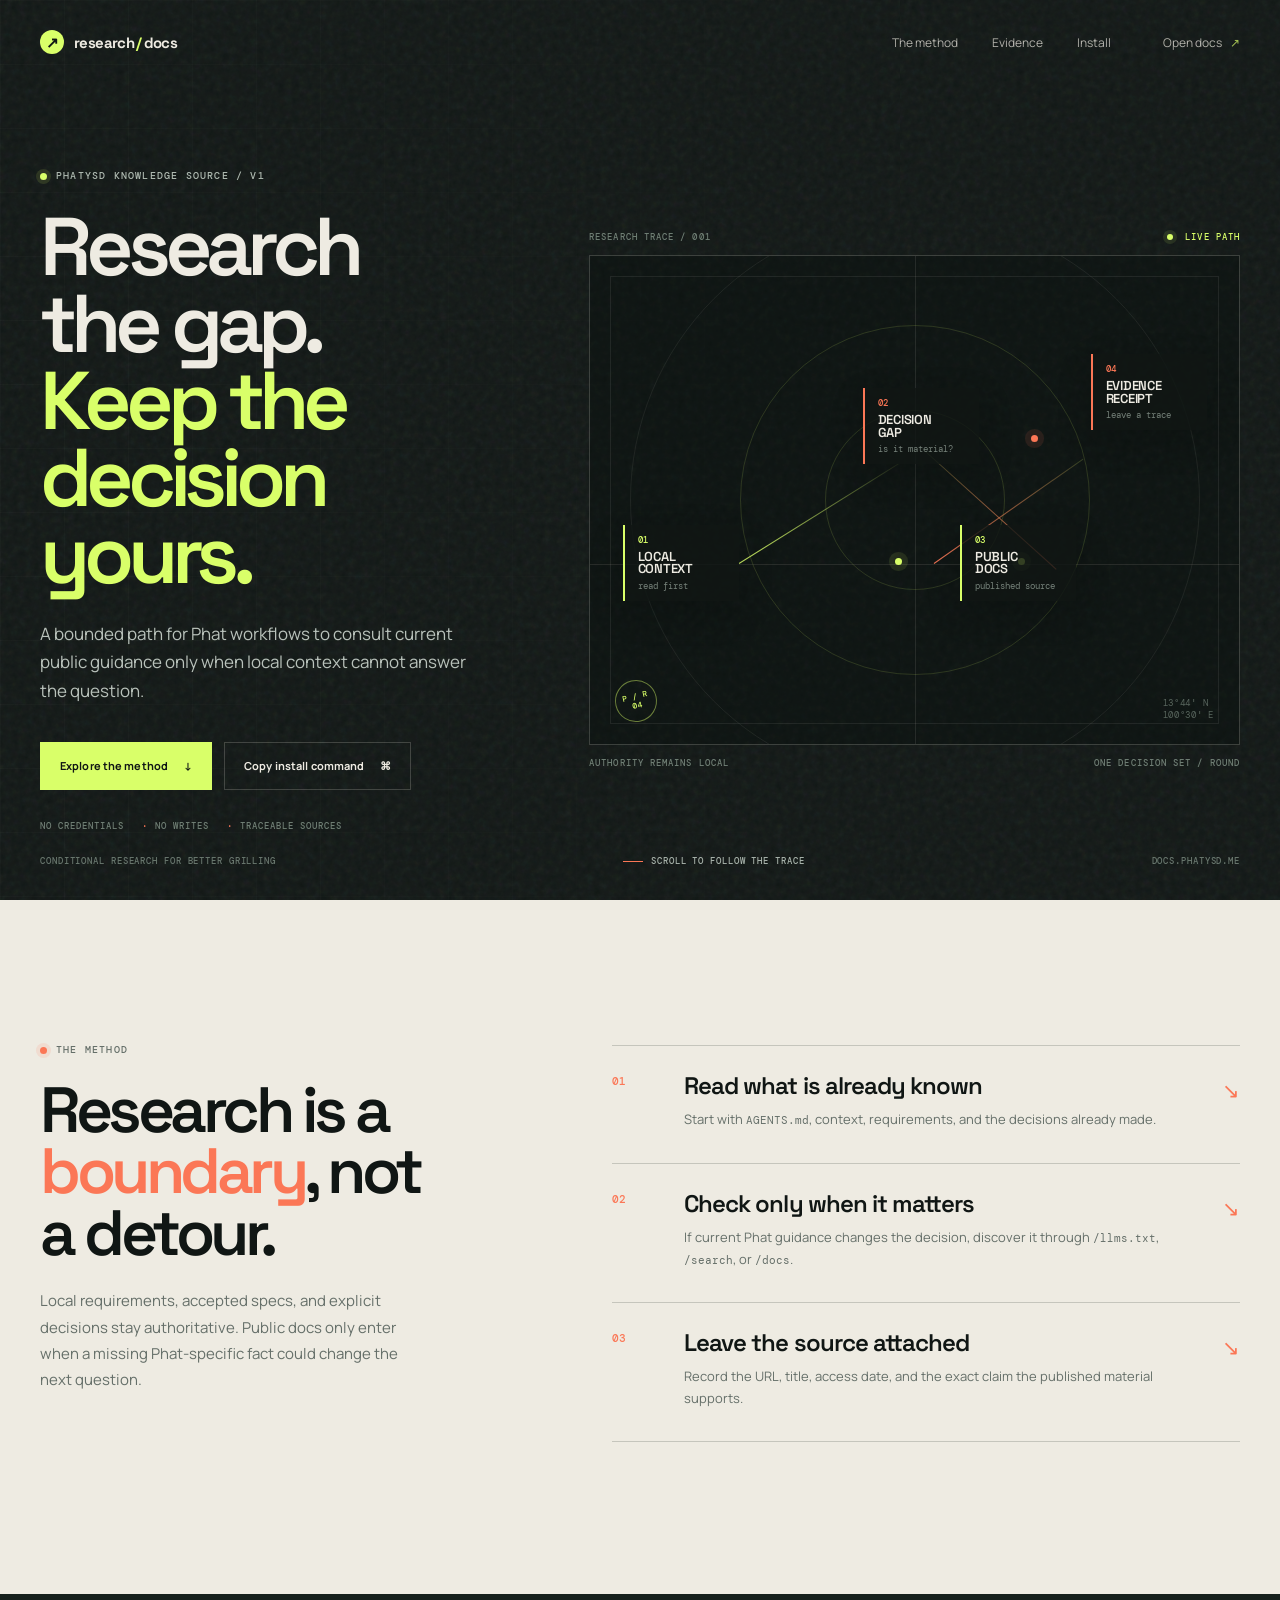
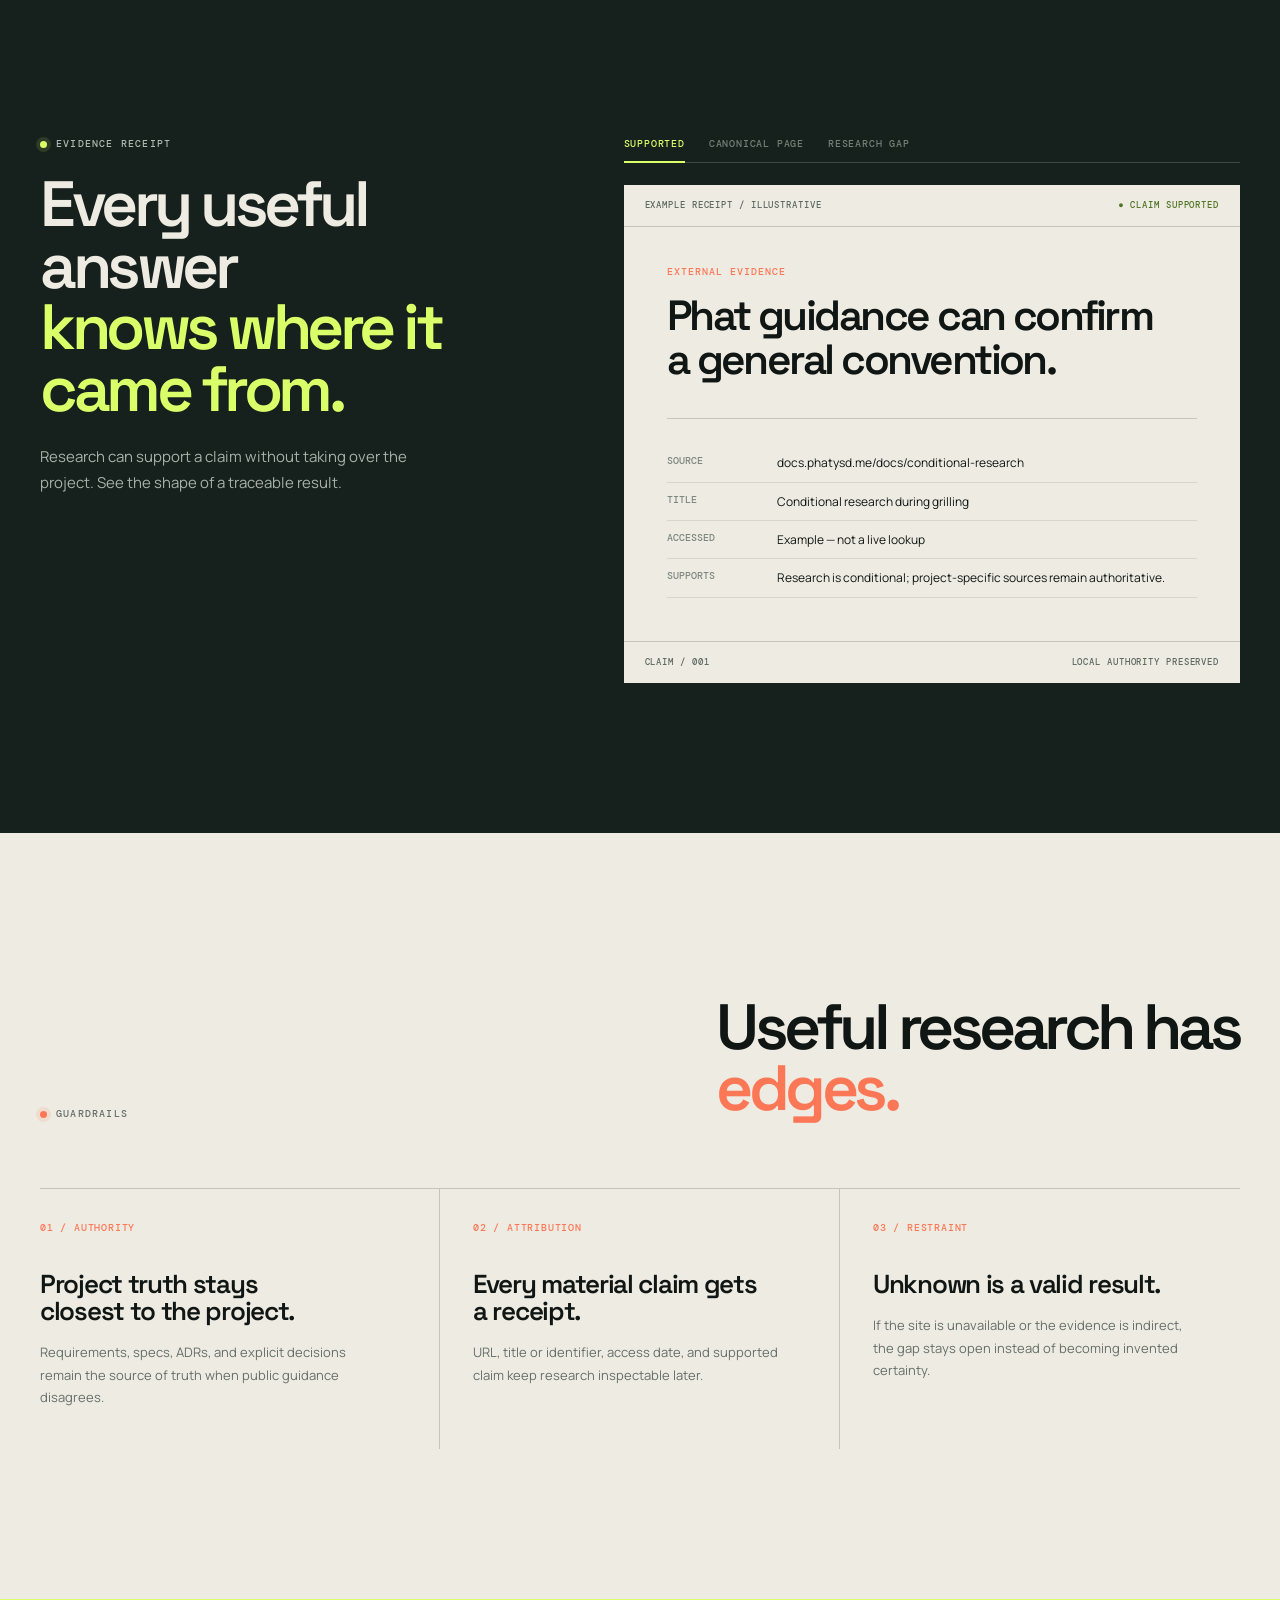
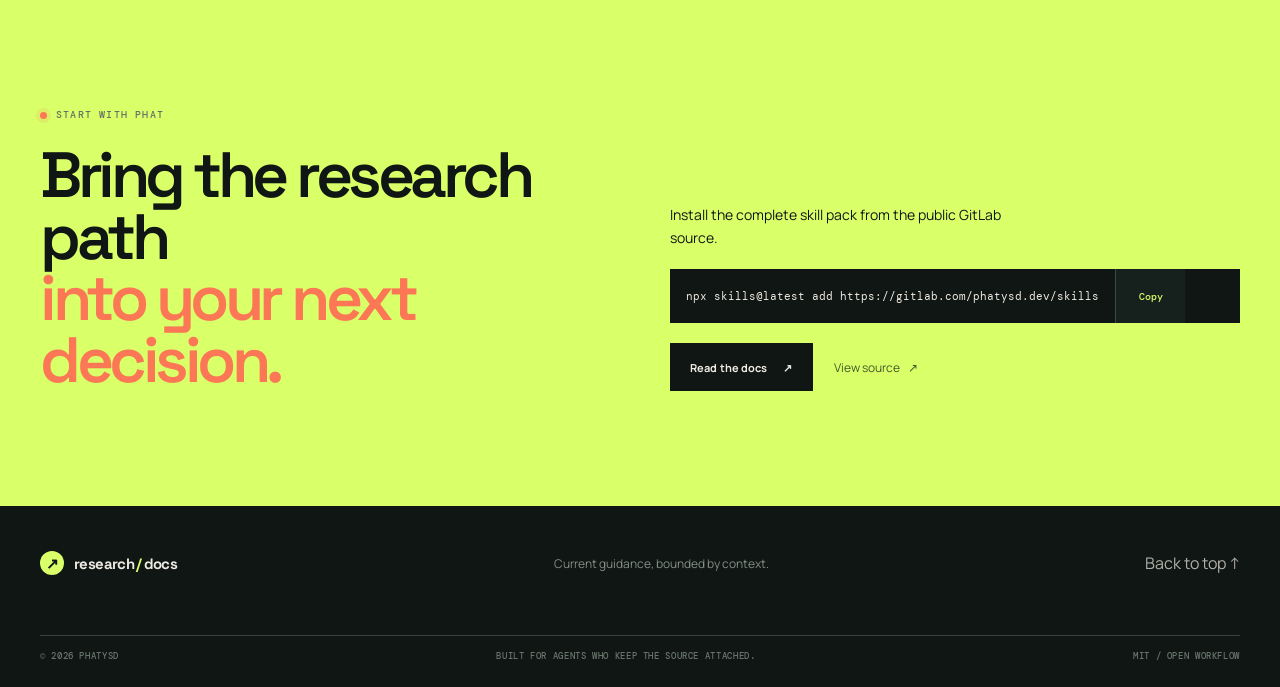
==== index.html @ 626909a1 "first commit" ====
<!doctype html>
<html lang="en">
  <head>
    <meta charset="UTF-8" />
    <meta name="viewport" content="width=device-width, initial-scale=1.0" />
    <meta name="description" content="Research only when the decision needs it. A bounded research path for Phat workflows." />
    <title>Research docs · Phatysd</title>
    <link rel="icon" href="data:image/svg+xml,%3Csvg xmlns='http://www.w3.org/2000/svg' viewBox='0 0 64 64'%3E%3Crect width='64' height='64' rx='32' fill='%23d9ff69'/%3E%3Cpath d='M19 45 45 19M28 19h17v17' fill='none' stroke='%23101614' stroke-width='6'/%3E%3C/svg%3E" />
    <link rel="stylesheet" href="styles.css" />
  </head>
  <body>
    <div class="scroll-progress" aria-hidden="true"><span></span></div>

    <header class="site-header" data-header>
      <a class="wordmark" href="#top" aria-label="Research docs home">
        <span class="wordmark-mark" aria-hidden="true">↗</span>
        <span>research<span class="wordmark-slash">/</span>docs</span>
      </a>

      <nav class="desktop-nav" aria-label="Primary navigation">
        <a href="#method">The method</a>
        <a href="#evidence">Evidence</a>
        <a href="#install">Install</a>
      </nav>

      <div class="header-actions">
        <a class="text-link header-docs-link" href="https://docs.phatysd.me/" target="_blank" rel="noreferrer">Open docs <span aria-hidden="true">↗</span></a>
        <button class="menu-toggle" type="button" aria-expanded="false" aria-controls="mobile-menu">
          <span></span><span></span>
          <span class="sr-only">Toggle navigation</span>
        </button>
      </div>

      <nav class="mobile-menu" id="mobile-menu" aria-label="Mobile navigation">
        <a href="#method">The method</a>
        <a href="#evidence">Evidence</a>
        <a href="#install">Install</a>
        <a href="https://docs.phatysd.me/" target="_blank" rel="noreferrer">Open docs ↗</a>
      </nav>
    </header>

    <main id="top">
      <section class="hero section-dark">
        <div class="hero-grid" aria-hidden="true"></div>
        <div class="hero-noise" aria-hidden="true"></div>

        <div class="hero-inner page-width">
          <div class="hero-copy reveal reveal-left">
            <p class="eyebrow"><span class="eyebrow-dot"></span> Phatysd knowledge source / v1</p>
            <h1>Research the gap.<br /><em>Keep the decision yours.</em></h1>
            <p class="hero-lede">A bounded path for Phat workflows to consult current public guidance only when local context cannot answer the question.</p>
            <div class="hero-actions">
              <a class="button button-light" href="#method">Explore the method <span aria-hidden="true">↓</span></a>
              <button class="button button-quiet copy-command" type="button" data-copy="npx skills@latest add https://gitlab.com/phatysd.dev/skills">
                <span class="copy-label">Copy install command</span><span aria-hidden="true">⌘</span>
              </button>
            </div>
            <p class="hero-microcopy"><span>NO CREDENTIALS</span><span>NO WRITES</span><span>TRACEABLE SOURCES</span></p>
          </div>

          <div class="trace-visual reveal reveal-right" aria-label="Research trace from local context to a documented decision" role="img">
            <div class="trace-topline"><span>RESEARCH TRACE / 001</span><span class="trace-live"><i></i> LIVE PATH</span></div>
            <div class="trace-canvas">
              <div class="trace-axis axis-x"></div>
              <div class="trace-axis axis-y"></div>
              <div class="trace-ring ring-one"></div>
              <div class="trace-ring ring-two"></div>
              <div class="trace-ring ring-three"></div>
              <div class="trace-route route-one"></div>
              <div class="trace-route route-two"></div>
              <div class="trace-route route-three"></div>
              <span class="trace-pulse pulse-one"></span>
              <span class="trace-pulse pulse-two"></span>
              <span class="trace-pulse pulse-three"></span>

              <div class="trace-node node-local"><span class="node-index">01</span><strong>LOCAL<br />CONTEXT</strong><small>read first</small></div>
              <div class="trace-node node-gap"><span class="node-index">02</span><strong>DECISION<br />GAP</strong><small>is it material?</small></div>
              <div class="trace-node node-public"><span class="node-index">03</span><strong>PUBLIC<br />DOCS</strong><small>published source</small></div>
              <div class="trace-node node-receipt"><span class="node-index">04</span><strong>EVIDENCE<br />RECEIPT</strong><small>leave a trace</small></div>

              <div class="trace-coordinates">13°44' N<br />100°30' E</div>
              <div class="trace-stamp">P / R<br />04</div>
            </div>
            <div class="trace-footer"><span>AUTHORITY REMAINS LOCAL</span><span>ONE DECISION SET / ROUND</span></div>
          </div>
        </div>

        <div class="hero-bottom page-width reveal reveal-up">
          <span>Conditional research for better grilling</span>
          <span class="scroll-hint"><i></i> Scroll to follow the trace</span>
          <span>docs.phatysd.me</span>
        </div>
      </section>

      <section class="method section-paper" id="method">
        <div class="page-width method-layout">
          <div class="section-intro reveal reveal-up">
            <p class="eyebrow eyebrow-dark"><span class="eyebrow-dot"></span> The method</p>
            <h2>Research is a <em>boundary</em>, not a detour.</h2>
            <p>Local requirements, accepted specs, and explicit decisions stay authoritative. Public docs only enter when a missing Phat-specific fact could change the next question.</p>
          </div>

          <div class="method-list">
            <article class="method-row reveal reveal-up">
              <span class="method-number">01</span>
              <div><h3>Read what is already known</h3><p>Start with <code>AGENTS.md</code>, context, requirements, and the decisions already made.</p></div>
              <span class="method-arrow" aria-hidden="true">↘</span>
            </article>
            <article class="method-row reveal reveal-up">
              <span class="method-number">02</span>
              <div><h3>Check only when it matters</h3><p>If current Phat guidance changes the decision, discover it through <code>/llms.txt</code>, <code>/search</code>, or <code>/docs</code>.</p></div>
              <span class="method-arrow" aria-hidden="true">↘</span>
            </article>
            <article class="method-row reveal reveal-up">
              <span class="method-number">03</span>
              <div><h3>Leave the source attached</h3><p>Record the URL, title, access date, and the exact claim the published material supports.</p></div>
              <span class="method-arrow" aria-hidden="true">↘</span>
            </article>
          </div>
        </div>
      </section>

      <section class="evidence section-ink" id="evidence">
        <div class="page-width evidence-layout">
          <div class="evidence-heading reveal reveal-left">
            <p class="eyebrow"><span class="eyebrow-dot"></span> Evidence receipt</p>
            <h2>Every useful answer<br /><em>knows where it came from.</em></h2>
            <p>Research can support a claim without taking over the project. See the shape of a traceable result.</p>
          </div>

          <div class="receipt-wrap reveal reveal-right">
            <div class="receipt-tabs" role="tablist" aria-label="Evidence examples">
              <button class="receipt-tab is-active" type="button" role="tab" aria-selected="true" aria-controls="receipt-supported" data-receipt="supported">Supported</button>
              <button class="receipt-tab" type="button" role="tab" aria-selected="false" aria-controls="receipt-canonical" data-receipt="canonical">Canonical page</button>
              <button class="receipt-tab" type="button" role="tab" aria-selected="false" aria-controls="receipt-gap" data-receipt="gap">Research gap</button>
            </div>

            <div class="receipt" id="receipt-supported" role="tabpanel">
              <div class="receipt-head"><span>EXAMPLE RECEIPT / ILLUSTRATIVE</span><span class="receipt-status">● CLAIM SUPPORTED</span></div>
              <div class="receipt-body">
                <p class="receipt-kicker">External evidence</p>
                <h3>Phat guidance can confirm a general convention.</h3>
                <div class="receipt-rule"></div>
                <dl>
                  <div><dt>Source</dt><dd>docs.phatysd.me/docs/conditional-research</dd></div>
                  <div><dt>Title</dt><dd>Conditional research during grilling</dd></div>
                  <div><dt>Accessed</dt><dd>Example — not a live lookup</dd></div>
                  <div><dt>Supports</dt><dd>Research is conditional; project-specific sources remain authoritative.</dd></div>
                </dl>
              </div>
              <div class="receipt-foot"><span>CLAIM / 001</span><span>LOCAL AUTHORITY PRESERVED</span></div>
            </div>

            <div class="receipt is-hidden" id="receipt-canonical" role="tabpanel" hidden>
              <div class="receipt-head"><span>EXAMPLE RECEIPT / ILLUSTRATIVE</span><span class="receipt-status">● PAGE DIRECT</span></div>
              <div class="receipt-body">
                <p class="receipt-kicker">Canonical human page</p>
                <h3>When a machine-readable representation is unavailable, a direct page can still support the claim.</h3>
                <div class="receipt-rule"></div>
                <dl>
                  <div><dt>Source</dt><dd>docs.phatysd.me/docs</dd></div>
                  <div><dt>Representation</dt><dd>Canonical human page</dd></div>
                  <div><dt>Use</dt><dd>Only when the page directly supports the question being asked.</dd></div>
                  <div><dt>Fallback</dt><dd>Keep the point unresolved when direct support is missing.</dd></div>
                </dl>
              </div>
              <div class="receipt-foot"><span>CLAIM / 002</span><span>NO INFERENCE FROM ABSENCE</span></div>
            </div>

            <div class="receipt is-hidden" id="receipt-gap" role="tabpanel" hidden>
              <div class="receipt-head"><span>EXAMPLE RECEIPT / ILLUSTRATIVE</span><span class="receipt-status receipt-status-muted">● RESEARCH NEEDED</span></div>
              <div class="receipt-body">
                <p class="receipt-kicker">Inconclusive lookup</p>
                <h3>No relevant published material was found. The gap stays visible.</h3>
                <div class="receipt-rule"></div>
                <dl>
                  <div><dt>Attempted</dt><dd>/llms.txt → /search → /docs</dd></div>
                  <div><dt>Result</dt><dd>No direct support for the project-specific question.</dd></div>
                  <div><dt>Decision</dt><dd>Research needed / Open question</dd></div>
                  <div><dt>Next</dt><dd>Ask the next highest-impact question without inventing an answer.</dd></div>
                </dl>
              </div>
              <div class="receipt-foot"><span>CLAIM / 003</span><span>UNCERTAINTY RETAINED</span></div>
            </div>
          </div>
        </div>
      </section>

      <section class="principles section-paper">
        <div class="page-width">
          <div class="principles-intro reveal reveal-up">
            <p class="eyebrow eyebrow-dark"><span class="eyebrow-dot"></span> Guardrails</p>
            <h2>Useful research has<br /><em>edges.</em></h2>
          </div>
          <div class="principles-grid">
            <article class="principle reveal reveal-up"><span>01 / Authority</span><h3>Project truth stays closest to the project.</h3><p>Requirements, specs, ADRs, and explicit decisions remain the source of truth when public guidance disagrees.</p></article>
            <article class="principle reveal reveal-up"><span>02 / Attribution</span><h3>Every material claim gets a receipt.</h3><p>URL, title or identifier, access date, and supported claim keep research inspectable later.</p></article>
            <article class="principle reveal reveal-up"><span>03 / Restraint</span><h3>Unknown is a valid result.</h3><p>If the site is unavailable or the evidence is indirect, the gap stays open instead of becoming invented certainty.</p></article>
          </div>
        </div>
      </section>

      <section class="install section-accent" id="install">
        <div class="page-width install-layout">
          <div class="install-copy reveal reveal-left">
            <p class="eyebrow eyebrow-dark"><span class="eyebrow-dot"></span> Start with Phat</p>
            <h2>Bring the research path<br /><em>into your next decision.</em></h2>
          </div>
          <div class="install-action reveal reveal-right">
            <p>Install the complete skill pack from the public GitLab source.</p>
            <div class="command-line"><code>npx skills@latest add https://gitlab.com/phatysd.dev/skills</code><button class="command-copy copy-command" type="button" data-copy="npx skills@latest add https://gitlab.com/phatysd.dev/skills" aria-label="Copy install command">Copy</button></div>
            <div class="install-links"><a class="button button-dark" href="https://docs.phatysd.me/" target="_blank" rel="noreferrer">Read the docs <span aria-hidden="true">↗</span></a><a class="text-link text-link-dark" href="https://gitlab.com/phatysd.dev/skills" target="_blank" rel="noreferrer">View source <span aria-hidden="true">↗</span></a></div>
          </div>
        </div>
      </section>
    </main>

    <footer class="site-footer section-dark">
      <div class="page-width footer-top"><a class="wordmark" href="#top"><span class="wordmark-mark" aria-hidden="true">↗</span><span>research<span class="wordmark-slash">/</span>docs</span></a><p>Current guidance, bounded by context.</p><a class="text-link" href="#top">Back to top ↑</a></div>
      <div class="page-width footer-bottom"><span>© 2026 Phatysd</span><span>Built for agents who keep the source attached.</span><span>MIT / open workflow</span></div>
    </footer>

    <div class="toast" role="status" aria-live="polite"><span class="toast-icon">✓</span><span>Command copied to clipboard</span></div>
    <script src="script.js"></script>
  </body>
</html>
---- styles.css ----
@import url('https://fonts.googleapis.com/css2?family=DM+Mono:wght@400;500&family=Manrope:wght@400;500;600;700;800&family=Space+Grotesk:wght@400;500;600;700&display=swap');

:root {
  --ink: #101614;
  --ink-soft: #16201c;
  --paper: #eeebe2;
  --paper-deep: #e5e1d7;
  --line: rgba(16, 22, 20, 0.18);
  --line-light: rgba(238, 235, 226, 0.2);
  --muted: #8d9990;
  --muted-dark: #656f69;
  --lime: #d9ff69;
  --lime-dark: #bce742;
  --coral: #fb7756;
  --serif: 'Space Grotesk', 'Helvetica Neue', sans-serif;
  --sans: 'Manrope', 'Helvetica Neue', sans-serif;
  --mono: 'DM Mono', 'SFMono-Regular', monospace;
  --header-height: 84px;
}

* { box-sizing: border-box; }
html { scroll-behavior: smooth; }
body { margin: 0; color: var(--ink); background: var(--paper); font-family: var(--sans); -webkit-font-smoothing: antialiased; }
body.menu-open { overflow: hidden; }
a { color: inherit; text-decoration: none; }
button { color: inherit; font: inherit; }
.sr-only { position: absolute; width: 1px; height: 1px; padding: 0; margin: -1px; overflow: hidden; clip: rect(0, 0, 0, 0); white-space: nowrap; border: 0; }
.page-width { width: min(100% - 80px, 1360px); margin: 0 auto; }
.section-dark { color: var(--paper); background: var(--ink); }
.section-ink { color: var(--paper); background: var(--ink-soft); }
.section-paper { color: var(--ink); background: var(--paper); }
.section-accent { color: var(--ink); background: var(--lime); }
.eyebrow { display: flex; align-items: center; gap: 9px; margin: 0; color: #aeb9b0; font: 500 10px/1 var(--mono); letter-spacing: .12em; text-transform: uppercase; }
.eyebrow-dark { color: var(--muted-dark); }
.eyebrow-dot { display: inline-block; width: 7px; height: 7px; border-radius: 50%; background: var(--lime); box-shadow: 0 0 0 4px rgba(217, 255, 105, .12); }
.eyebrow-dark .eyebrow-dot { background: var(--coral); box-shadow: 0 0 0 4px rgba(251, 119, 86, .13); }
em { color: var(--lime); font-style: normal; }
.section-paper em, .section-accent em { color: var(--coral); }
code { font: 400 .83em var(--mono); }

.scroll-progress { position: fixed; z-index: 20; inset: 0 0 auto; height: 3px; pointer-events: none; }
.scroll-progress span { display: block; width: 0; height: 100%; background: var(--lime); transition: width .1s linear; }

.site-header { position: absolute; z-index: 10; top: 0; left: 0; right: 0; display: flex; align-items: center; justify-content: space-between; height: var(--header-height); padding: 0 40px; color: var(--paper); }
.wordmark { display: inline-flex; align-items: center; gap: 10px; font: 700 15px/1 var(--serif); letter-spacing: -.04em; }
.wordmark-mark { display: inline-grid; width: 24px; height: 24px; place-items: center; color: var(--ink); background: var(--lime); border-radius: 50%; font: 700 15px/1 var(--sans); }
.wordmark-slash { color: var(--lime); margin: 0 2px; }
.desktop-nav { display: flex; gap: 34px; margin-left: auto; margin-right: 52px; font-size: 12px; }
.desktop-nav a, .text-link { opacity: .72; transition: opacity .25s, color .25s; }
.desktop-nav a:hover, .text-link:hover { opacity: 1; color: var(--lime); }
.header-actions { display: flex; align-items: center; gap: 24px; }
.header-docs-link { font-size: 12px; }
.header-docs-link span, .text-link span { display: inline-block; margin-left: 6px; color: var(--lime); }
.menu-toggle { display: none; border: 0; background: transparent; padding: 8px 0 8px 8px; cursor: pointer; }
.menu-toggle span:not(.sr-only) { display: block; width: 24px; height: 1px; margin: 5px 0; background: currentColor; transition: transform .2s; }
.mobile-menu { display: none; }

.hero { position: relative; min-height: 100svh; overflow: hidden; display: flex; align-items: center; padding: calc(var(--header-height) + 34px) 0 36px; }
.hero-grid { position: absolute; inset: 0; opacity: .52; background-image: linear-gradient(rgba(238,235,226,.045) 1px, transparent 1px), linear-gradient(90deg, rgba(238,235,226,.045) 1px, transparent 1px); background-size: 64px 64px; mask-image: linear-gradient(90deg, #000 0%, transparent 78%); }
.hero-noise { position: absolute; inset: 0; opacity: .12; pointer-events: none; background-image: url("data:image/svg+xml,%3Csvg viewBox='0 0 160 160' xmlns='http://www.w3.org/2000/svg'%3E%3Cfilter id='n'%3E%3CfeTurbulence type='fractalNoise' baseFrequency='.8' numOctaves='4' stitchTiles='stitch'/%3E%3C/filter%3E%3Crect width='100%25' height='100%25' filter='url(%23n)' opacity='.6'/%3E%3C/svg%3E"); mix-blend-mode: screen; }
.hero-inner { position: relative; z-index: 1; display: grid; grid-template-columns: minmax(320px, .8fr) minmax(480px, 1.2fr); align-items: center; gap: clamp(48px, 9vw, 150px); padding-top: 20px; }
.hero-copy { max-width: 620px; }
.hero-copy h1 { max-width: 650px; margin: 27px 0 27px; font: 600 clamp(48px, 6.4vw, 102px)/.94 var(--serif); letter-spacing: -.075em; }
.hero-lede { max-width: 510px; margin: 0; color: #b9c2bb; font-size: 17px; line-height: 1.65; }
.hero-actions { display: flex; align-items: center; gap: 12px; margin-top: 37px; }
.button { display: inline-flex; align-items: center; justify-content: center; gap: 16px; min-height: 48px; padding: 0 19px; border: 1px solid transparent; border-radius: 0; cursor: pointer; font-size: 11px; font-weight: 700; letter-spacing: .01em; transition: transform .25s, background .25s, color .25s, border-color .25s; }
.button:hover { transform: translateY(-3px); }
.button-light { color: var(--ink); background: var(--lime); }
.button-light:hover { background: #efffb5; }
.button-quiet { color: var(--paper); background: transparent; border-color: var(--line-light); }
.button-quiet:hover { border-color: var(--lime); color: var(--lime); }
.hero-microcopy { display: flex; flex-wrap: wrap; gap: 18px; margin: 32px 0 0; color: #6f7e74; font: 500 9px/1 var(--mono); letter-spacing: .11em; }
.hero-microcopy span::before { content: '·'; margin-right: 7px; color: var(--coral); }
.hero-microcopy span:first-child::before { content: ''; margin: 0; }

.trace-visual { width: 100%; max-width: 710px; justify-self: end; }
.trace-topline, .trace-footer { display: flex; justify-content: space-between; padding: 0 0 13px; color: #6f7e74; font: 500 9px/1 var(--mono); letter-spacing: .12em; }
.trace-footer { padding: 14px 0 0; }
.trace-live { color: var(--lime); }
.trace-live i { display: inline-block; width: 6px; height: 6px; margin-right: 6px; border-radius: 50%; background: var(--lime); box-shadow: 0 0 0 4px rgba(217, 255, 105, .1); animation: blink 2s infinite; }
.trace-canvas { position: relative; min-height: 490px; overflow: hidden; border: 1px solid var(--line-light); background: rgba(11, 16, 14, .44); }
.trace-canvas::before { content: ''; position: absolute; inset: 20px; border: 1px solid rgba(238,235,226,.08); }
.trace-axis { position: absolute; background: rgba(238,235,226,.1); }
.axis-x { top: 63%; left: 0; width: 100%; height: 1px; }
.axis-y { top: 0; left: 50%; width: 1px; height: 100%; }
.trace-ring { position: absolute; top: 50%; left: 50%; border: 1px solid rgba(217,255,105,.14); border-radius: 50%; transform: translate(-50%, -50%); }
.ring-one { width: 180px; height: 180px; }
.ring-two { width: 350px; height: 350px; }
.ring-three { width: 570px; height: 570px; border-color: rgba(238,235,226,.07); }
.trace-route { position: absolute; height: 1px; transform-origin: left center; background: linear-gradient(90deg, rgba(217,255,105,.9), rgba(217,255,105,.08)); }
.route-one { top: 62.9%; left: 23%; width: 29%; transform: rotate(-32deg); }
.route-two { top: 39%; left: 51%; width: 28%; transform: rotate(42deg); background: linear-gradient(90deg, rgba(217,255,105,.2), rgba(251,119,86,.86)); }
.route-three { top: 62.9%; left: 53%; width: 28%; transform: rotate(-35deg); background: linear-gradient(90deg, rgba(251,119,86,.92), rgba(217,255,105,.18)); }
.trace-pulse { position: absolute; z-index: 2; width: 7px; height: 7px; border-radius: 50%; background: var(--lime); box-shadow: 0 0 0 6px rgba(217,255,105,.1); animation: pulse 2.8s ease-in-out infinite; }
.pulse-one { top: 61.7%; left: 47%; }
.pulse-two { top: 36.5%; left: 68%; animation-delay: .8s; background: var(--coral); box-shadow: 0 0 0 6px rgba(251,119,86,.1); }
.pulse-three { top: 61.7%; left: 66%; animation-delay: 1.5s; }
.trace-node { position: absolute; z-index: 3; display: flex; flex-direction: column; gap: 6px; min-width: 116px; padding: 11px 13px 10px; border-left: 2px solid var(--lime); background: rgba(16,22,20,.82); box-shadow: 0 12px 34px rgba(0,0,0,.18); }
.trace-node .node-index { color: var(--lime); font: 500 9px/1 var(--mono); }
.trace-node strong { color: var(--paper); font: 600 13px/.96 var(--serif); letter-spacing: -.02em; }
.trace-node small { color: #77837b; font: 400 9px/1 var(--mono); }
.node-local { top: 55%; left: 5%; }
.node-gap { top: 27%; left: 42%; border-color: var(--coral); }
.node-gap .node-index { color: var(--coral); }
.node-public { top: 55%; left: 57%; }
.node-receipt { top: 20%; right: 5%; border-color: var(--coral); }
.node-receipt .node-index { color: var(--coral); }
.trace-coordinates { position: absolute; right: 25px; bottom: 23px; color: #59665e; font: 400 9px/1.35 var(--mono); letter-spacing: .08em; }
.trace-stamp { position: absolute; left: 25px; bottom: 22px; display: grid; width: 42px; height: 42px; place-content: center; border: 1px solid rgba(217,255,105,.45); border-radius: 50%; color: var(--lime); text-align: center; font: 500 8px/1.1 var(--mono); transform: rotate(-13deg); }
.hero-bottom { position: absolute; z-index: 2; right: 0; bottom: 34px; left: 0; display: flex; justify-content: space-between; color: #68766d; font: 500 9px/1 var(--mono); letter-spacing: .1em; text-transform: uppercase; }
.scroll-hint { display: flex; align-items: center; gap: 8px; color: #a7b2aa; }
.scroll-hint i { display: inline-block; width: 20px; height: 1px; background: var(--coral); }

.method { padding: 145px 0 152px; }
.method-layout { display: grid; grid-template-columns: .8fr 1.2fr; gap: clamp(60px, 12vw, 190px); }
.section-intro { max-width: 430px; }
.section-intro h2, .evidence-heading h2, .principles-intro h2, .install-copy h2 { margin: 25px 0 24px; font: 600 clamp(40px, 5vw, 72px)/.96 var(--serif); letter-spacing: -.07em; }
.section-intro p:last-child, .evidence-heading p:last-child { margin: 0; max-width: 380px; color: var(--muted-dark); font-size: 15px; line-height: 1.75; }
.method-list { border-top: 1px solid var(--line); }
.method-row { display: grid; grid-template-columns: 52px 1fr 18px; gap: 20px; align-items: start; padding: 30px 0 32px; border-bottom: 1px solid var(--line); }
.method-number { color: var(--coral); font: 500 11px/1 var(--mono); }
.method-row h3 { margin: -3px 0 10px; font: 600 24px/1.1 var(--serif); letter-spacing: -.04em; }
.method-row p { max-width: 480px; margin: 0; color: var(--muted-dark); font-size: 13px; line-height: 1.65; }
.method-arrow { color: var(--coral); font-size: 21px; }

.evidence { padding: 145px 0 150px; }
.evidence-layout { display: grid; grid-template-columns: .85fr 1.15fr; align-items: start; gap: clamp(60px, 10vw, 160px); }
.evidence-heading { position: sticky; top: 100px; }
.evidence-heading h2 { color: var(--paper); }
.evidence-heading p:last-child { color: #a7b1aa; }
.receipt-wrap { min-width: 0; }
.receipt-tabs { display: flex; gap: 24px; margin-bottom: 22px; border-bottom: 1px solid var(--line-light); }
.receipt-tab { position: relative; padding: 0 0 13px; border: 0; background: transparent; color: #738078; cursor: pointer; font: 500 10px/1 var(--mono); letter-spacing: .08em; text-transform: uppercase; transition: color .2s; }
.receipt-tab::after { content: ''; position: absolute; right: 0; bottom: -1px; left: 0; height: 2px; background: transparent; }
.receipt-tab:hover, .receipt-tab.is-active { color: var(--lime); }
.receipt-tab.is-active::after { background: var(--lime); }
.receipt { overflow: hidden; color: var(--ink); background: var(--paper); animation: receipt-in .35s ease both; }
.receipt[hidden] { display: none; }
.receipt-head, .receipt-foot { display: flex; justify-content: space-between; gap: 15px; padding: 15px 21px; color: #5e6a62; font: 500 9px/1.2 var(--mono); letter-spacing: .1em; }
.receipt-head { border-bottom: 1px solid var(--line); }
.receipt-status { color: #4f7424; }
.receipt-status-muted { color: #a45b43; }
.receipt-body { padding: 40px 43px 43px; }
.receipt-kicker { margin: 0 0 17px; color: var(--coral); font: 500 10px/1 var(--mono); letter-spacing: .1em; text-transform: uppercase; }
.receipt-body h3 { max-width: 510px; margin: 0; font: 600 clamp(27px, 3.3vw, 46px)/1.03 var(--serif); letter-spacing: -.06em; }
.receipt-rule { height: 1px; margin: 37px 0 25px; background: var(--line); }
.receipt dl { margin: 0; }
.receipt dl > div { display: grid; grid-template-columns: 94px 1fr; gap: 16px; padding: 10px 0; border-bottom: 1px solid rgba(16,22,20,.1); }
.receipt dt { color: #7d887f; font: 500 10px/1.4 var(--mono); text-transform: uppercase; }
.receipt dd { margin: 0; font-size: 12px; line-height: 1.45; }
.receipt-foot { border-top: 1px solid var(--line); }

.principles { padding: 139px 0 150px; }
.principles-intro { display: flex; justify-content: space-between; align-items: end; padding-bottom: 69px; }
.principles-intro h2 { margin-bottom: 0; }
.principles-grid { display: grid; grid-template-columns: repeat(3, 1fr); border-top: 1px solid var(--line); }
.principle { min-height: 260px; padding: 25px 34px 30px 0; border-right: 1px solid var(--line); }
.principle + .principle { padding-left: 33px; }
.principle:last-child { border-right: 0; }
.principle > span { color: var(--coral); font: 500 10px/1 var(--mono); letter-spacing: .08em; text-transform: uppercase; }
.principle h3 { max-width: 300px; margin: 35px 0 16px; font: 600 26px/1.04 var(--serif); letter-spacing: -.05em; }
.principle p { max-width: 310px; margin: 0; color: var(--muted-dark); font-size: 13px; line-height: 1.7; }

.install { padding: 111px 0 115px; }
.install-layout { display: grid; grid-template-columns: 1fr 1fr; gap: 60px; align-items: end; }
.install-copy h2 { margin-bottom: 0; }
.install-action > p { max-width: 360px; margin: 0 0 20px; font-size: 14px; line-height: 1.6; }
.command-line { display: flex; align-items: stretch; min-height: 54px; background: var(--ink); color: var(--paper); }
.command-line code { display: flex; align-items: center; min-width: 0; overflow: hidden; padding: 0 16px; font-size: 11px; white-space: nowrap; text-overflow: ellipsis; }
.command-copy { flex: 0 0 auto; min-width: 70px; border: 0; border-left: 1px solid rgba(238,235,226,.2); background: var(--ink-soft); color: var(--lime); cursor: pointer; font: 500 10px var(--mono); }
.command-copy:hover { background: #26342d; }
.install-links { display: flex; align-items: center; gap: 21px; margin-top: 20px; }
.button-dark { color: var(--paper); background: var(--ink); }
.button-dark:hover { background: var(--ink-soft); }
.text-link-dark { color: var(--ink); font-size: 12px; }
.text-link-dark:hover { color: var(--ink); opacity: 1; }
.text-link-dark span { color: var(--ink); }

.site-footer { padding: 45px 0 26px; }
.footer-top { display: flex; align-items: center; justify-content: space-between; padding-bottom: 60px; }
.footer-top p { margin: 0; color: #829087; font-size: 12px; }
.footer-bottom { display: flex; justify-content: space-between; padding-top: 16px; border-top: 1px solid var(--line-light); color: #68756c; font: 500 9px/1 var(--mono); letter-spacing: .07em; text-transform: uppercase; }
.toast { position: fixed; z-index: 30; right: 24px; bottom: 24px; display: flex; align-items: center; gap: 10px; padding: 13px 17px; color: var(--ink); background: var(--lime); box-shadow: 0 14px 40px rgba(0,0,0,.22); font-size: 12px; transform: translateY(120px); opacity: 0; transition: transform .3s, opacity .3s; }
.toast.is-visible { transform: translateY(0); opacity: 1; }
.toast-icon { display: grid; width: 17px; height: 17px; place-items: center; border: 1px solid rgba(16,22,20,.35); border-radius: 50%; font-size: 10px; }

.reveal { opacity: 0; transform: translateY(25px); transition: opacity .8s cubic-bezier(.22,.8,.24,1), transform .8s cubic-bezier(.22,.8,.24,1); }
.reveal-left { transform: translateX(-25px); }
.reveal-right { transform: translateX(25px); }
.reveal.is-visible { opacity: 1; transform: translate(0); }
.method-row:nth-child(2), .principle:nth-child(2) { transition-delay: .08s; }
.method-row:nth-child(3), .principle:nth-child(3) { transition-delay: .16s; }
@keyframes pulse { 0%,100% { transform: scale(.8); opacity: .55; } 45% { transform: scale(1.35); opacity: 1; } }
@keyframes blink { 0%,100% { opacity: .45; } 50% { opacity: 1; } }
@keyframes receipt-in { from { opacity: .2; transform: translateY(6px); } to { opacity: 1; transform: translateY(0); } }

@media (max-width: 1050px) {
  .page-width { width: min(100% - 56px, 1360px); }
  .site-header { padding: 0 28px; }
  .hero-inner { grid-template-columns: 1fr; gap: 55px; padding-top: 45px; }
  .hero-copy { max-width: 720px; }
  .trace-visual { justify-self: start; max-width: 720px; }
  .hero { padding-top: calc(var(--header-height) + 10px); padding-bottom: 115px; }
  .hero-bottom { bottom: 30px; }
  .method-layout, .evidence-layout { gap: 65px; }
}

@media (max-width: 720px) {
  :root { --header-height: 70px; }
  .page-width { width: calc(100% - 40px); }
  .site-header { padding: 0 20px; }
  .desktop-nav, .header-docs-link { display: none; }
  .menu-toggle { display: block; }
  .mobile-menu { position: fixed; inset: var(--header-height) 0 0; display: flex; flex-direction: column; gap: 22px; padding: 33px 20px; color: var(--paper); background: var(--ink); opacity: 0; pointer-events: none; transform: translateY(-10px); transition: opacity .25s, transform .25s; }
  .mobile-menu a { padding-bottom: 18px; border-bottom: 1px solid var(--line-light); font: 500 25px/1 var(--serif); letter-spacing: -.04em; }
  .mobile-menu a:last-child { color: var(--lime); border-bottom: 0; }
  .menu-open .mobile-menu { opacity: 1; pointer-events: auto; transform: translateY(0); }
  .menu-open .menu-toggle span:not(.sr-only):first-child { transform: translateY(3px) rotate(45deg); }
  .menu-open .menu-toggle span:not(.sr-only):nth-child(2) { transform: translateY(-3px) rotate(-45deg); }
  .hero { min-height: auto; padding-top: calc(var(--header-height) + 48px); padding-bottom: 87px; }
  .hero-inner { gap: 48px; padding-top: 0; }
  .hero-copy h1 { margin: 24px 0 22px; font-size: clamp(45px, 14vw, 75px); }
  .hero-lede { font-size: 15px; line-height: 1.6; }
  .hero-actions { align-items: stretch; flex-direction: column; margin-top: 29px; }
  .button { width: 100%; }
  .hero-microcopy { gap: 12px; line-height: 1.5; }
  .trace-canvas { min-height: 410px; }
  .trace-topline, .trace-footer { font-size: 8px; }
  .trace-node { min-width: 96px; padding: 9px 10px; }
  .trace-node strong { font-size: 10px; }
  .trace-node small { font-size: 8px; }
  .node-local { left: 4%; }
  .node-gap { left: 33%; }
  .node-public { left: 47%; top: 58%; }
  .node-receipt { right: 3%; top: 18%; }
  .trace-coordinates { right: 15px; bottom: 17px; font-size: 8px; }
  .trace-stamp { left: 15px; bottom: 17px; width: 36px; height: 36px; font-size: 7px; }
  .hero-bottom { display: none; }
  .method, .evidence, .principles { padding: 93px 0 100px; }
  .method-layout, .evidence-layout, .install-layout { grid-template-columns: 1fr; gap: 55px; }
  .section-intro h2, .evidence-heading h2, .principles-intro h2, .install-copy h2 { font-size: clamp(42px, 12vw, 62px); }
  .method-row { grid-template-columns: 34px 1fr 12px; gap: 8px; padding: 25px 0; }
  .method-row h3 { font-size: 21px; }
  .method-row p { font-size: 12px; }
  .evidence-heading { position: static; }
  .receipt-tabs { gap: 16px; overflow-x: auto; }
  .receipt-tab { flex: 0 0 auto; font-size: 9px; }
  .receipt-body { padding: 30px 22px; }
  .receipt-body h3 { font-size: 32px; }
  .receipt dl > div { grid-template-columns: 75px 1fr; gap: 12px; }
  .receipt dd { font-size: 11px; }
  .principles-intro { display: block; padding-bottom: 47px; }
  .principles-grid { display: block; }
  .principle, .principle + .principle { min-height: auto; padding: 25px 0 32px; border-right: 0; border-bottom: 1px solid var(--line); }
  .principle:last-child { border-bottom: 0; }
  .principle h3 { margin-top: 24px; font-size: 24px; }
  .install { padding: 83px 0 88px; }
  .install-layout { gap: 45px; }
  .command-line { min-height: 60px; }
  .command-line code { font-size: 9px; padding: 0 12px; }
  .command-copy { min-width: 58px; font-size: 9px; }
  .install-links { flex-wrap: wrap; }
  .footer-top { align-items: flex-start; flex-direction: column; gap: 24px; padding-bottom: 45px; }
  .footer-bottom { align-items: flex-start; flex-direction: column; gap: 11px; line-height: 1.4; }
  .toast { right: 20px; bottom: 20px; left: 20px; justify-content: center; }
}

@media (prefers-reduced-motion: reduce) {
  *, *::before, *::after { scroll-behavior: auto !important; animation-duration: .001ms !important; animation-iteration-count: 1 !important; transition-duration: .001ms !important; }
  .reveal { opacity: 1; transform: none; }
}
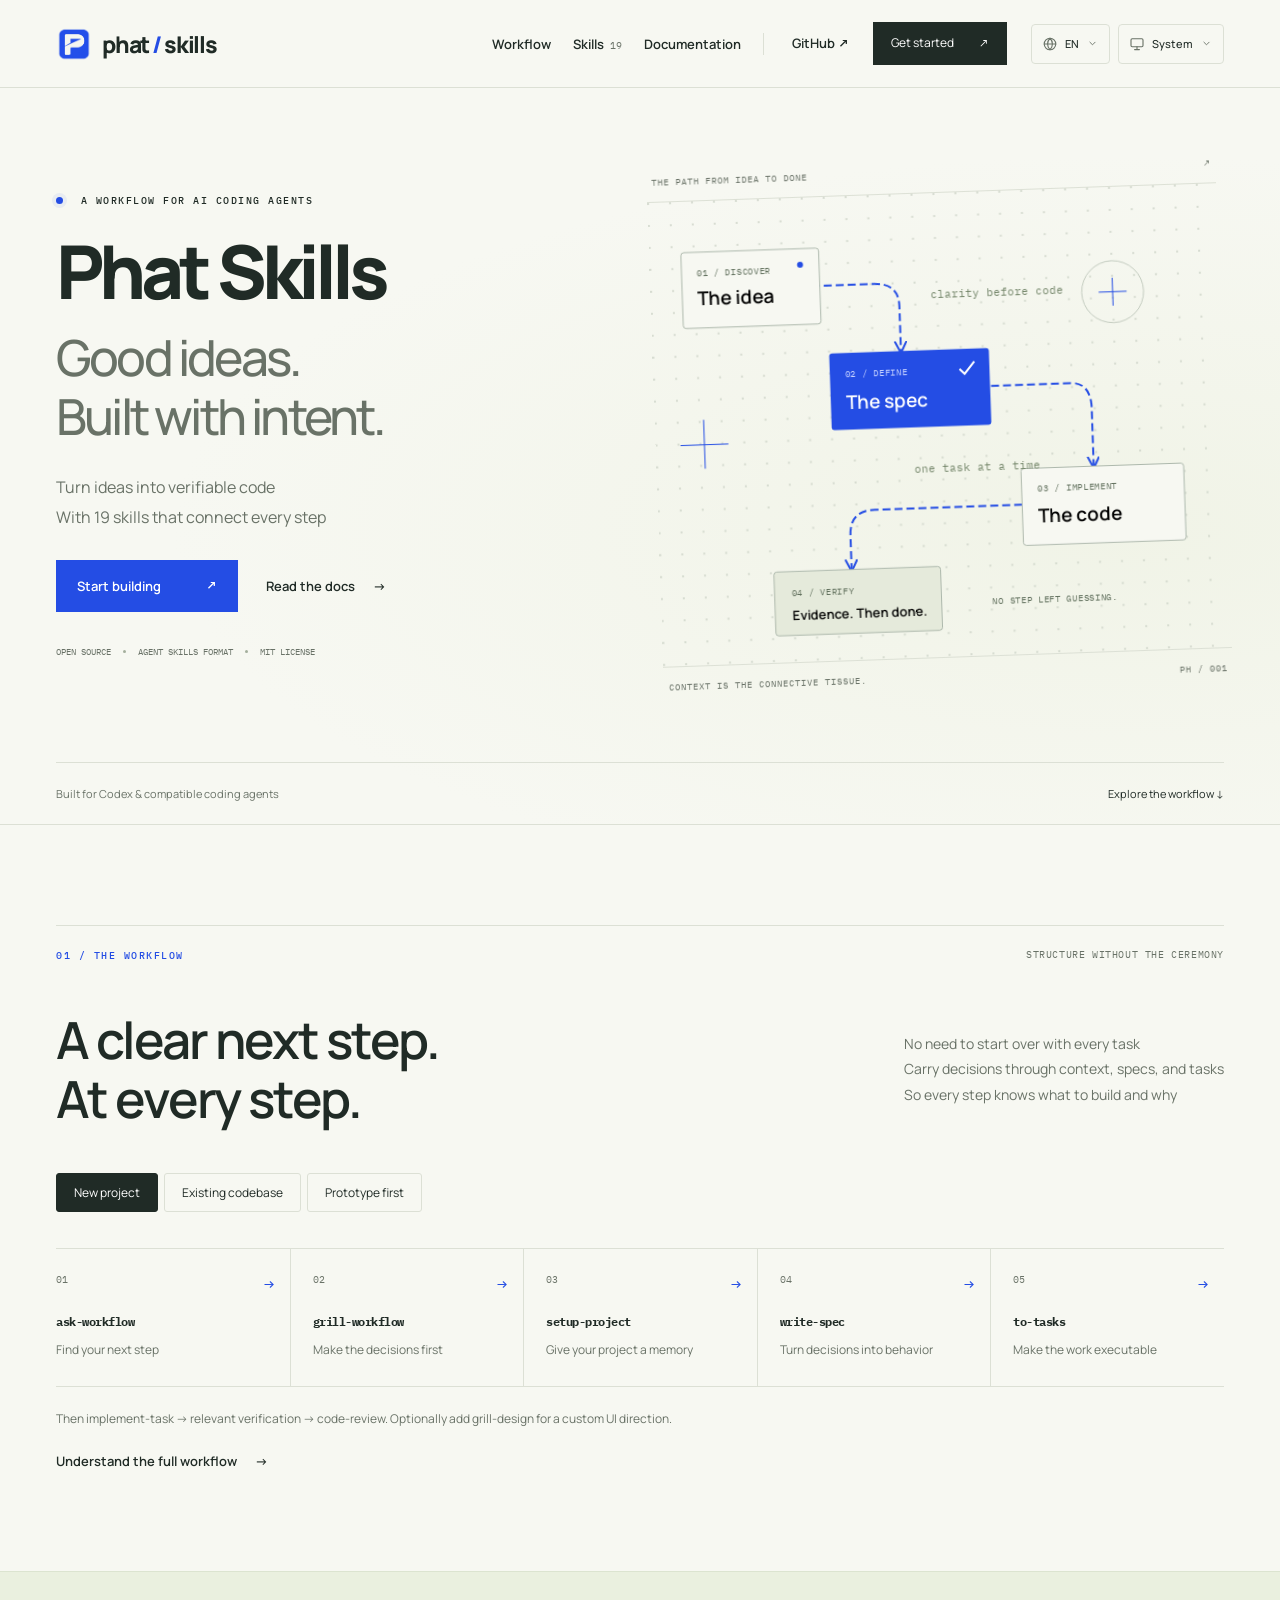
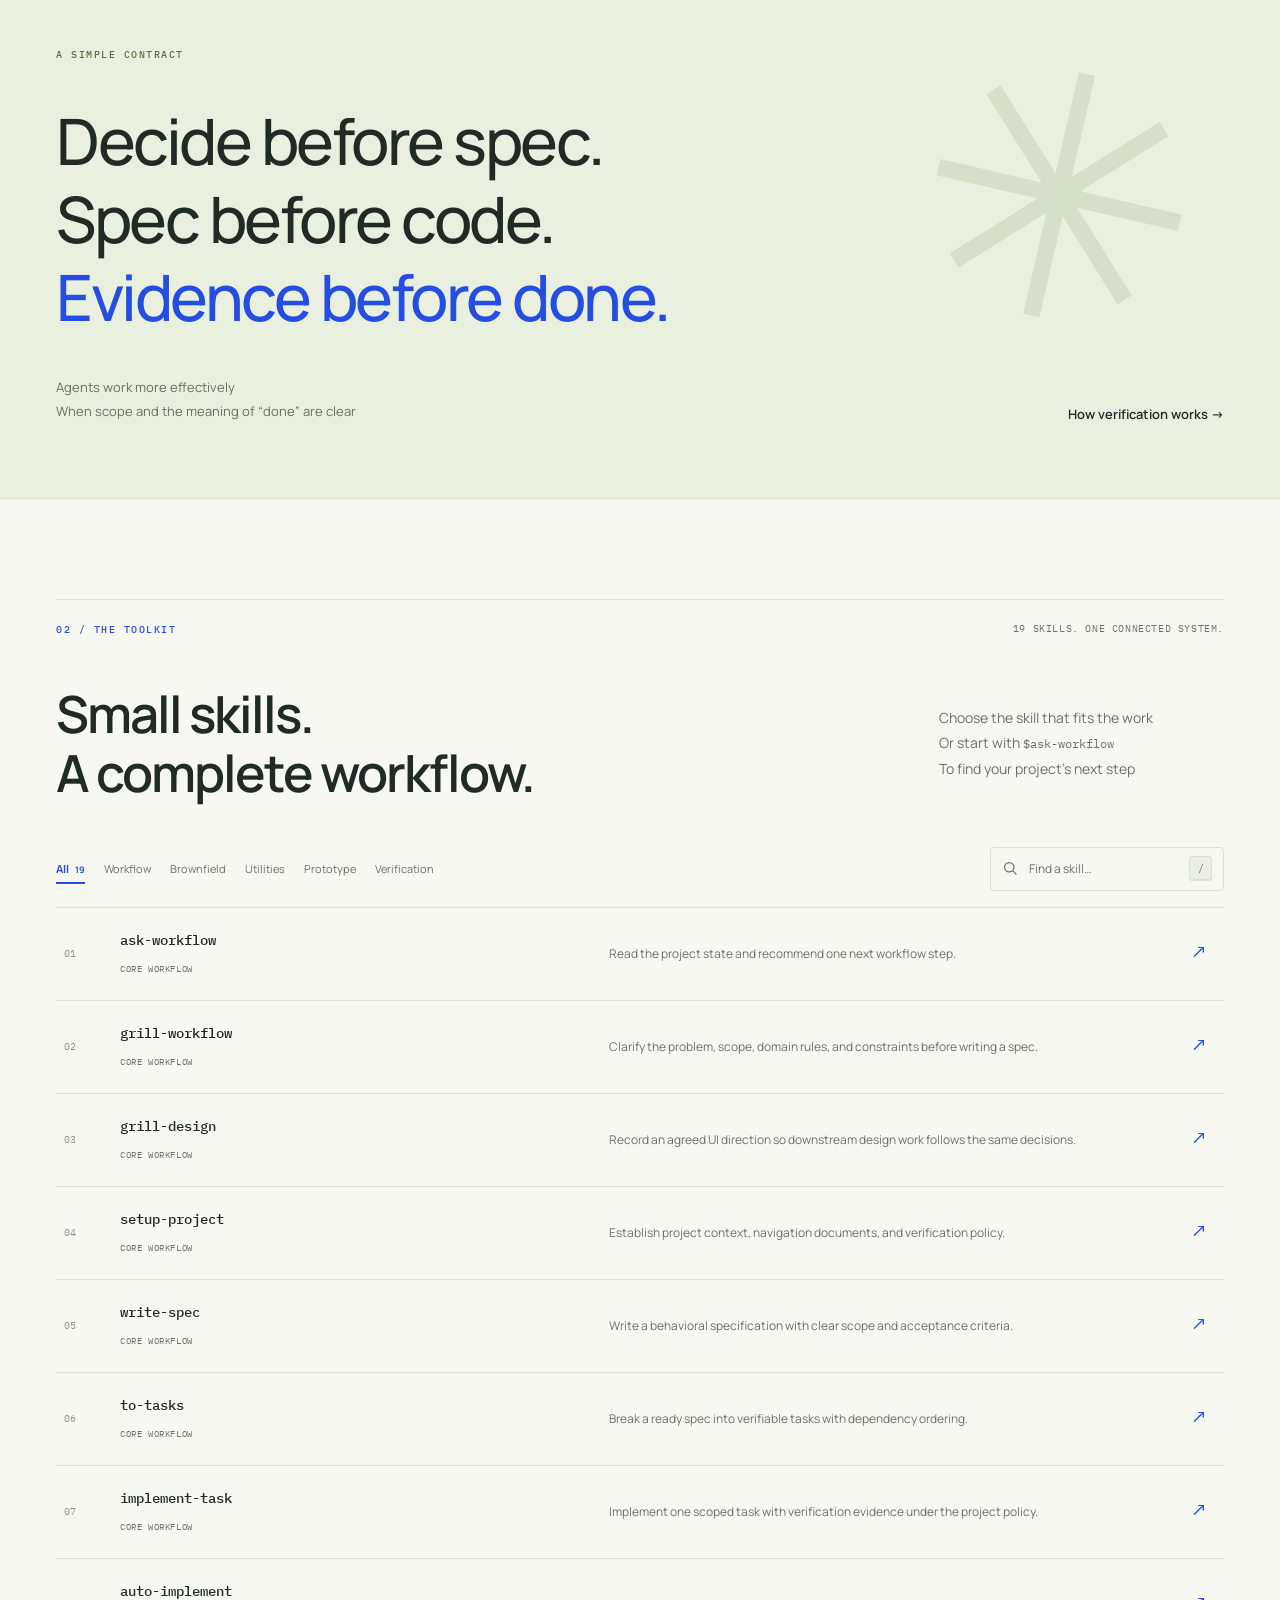
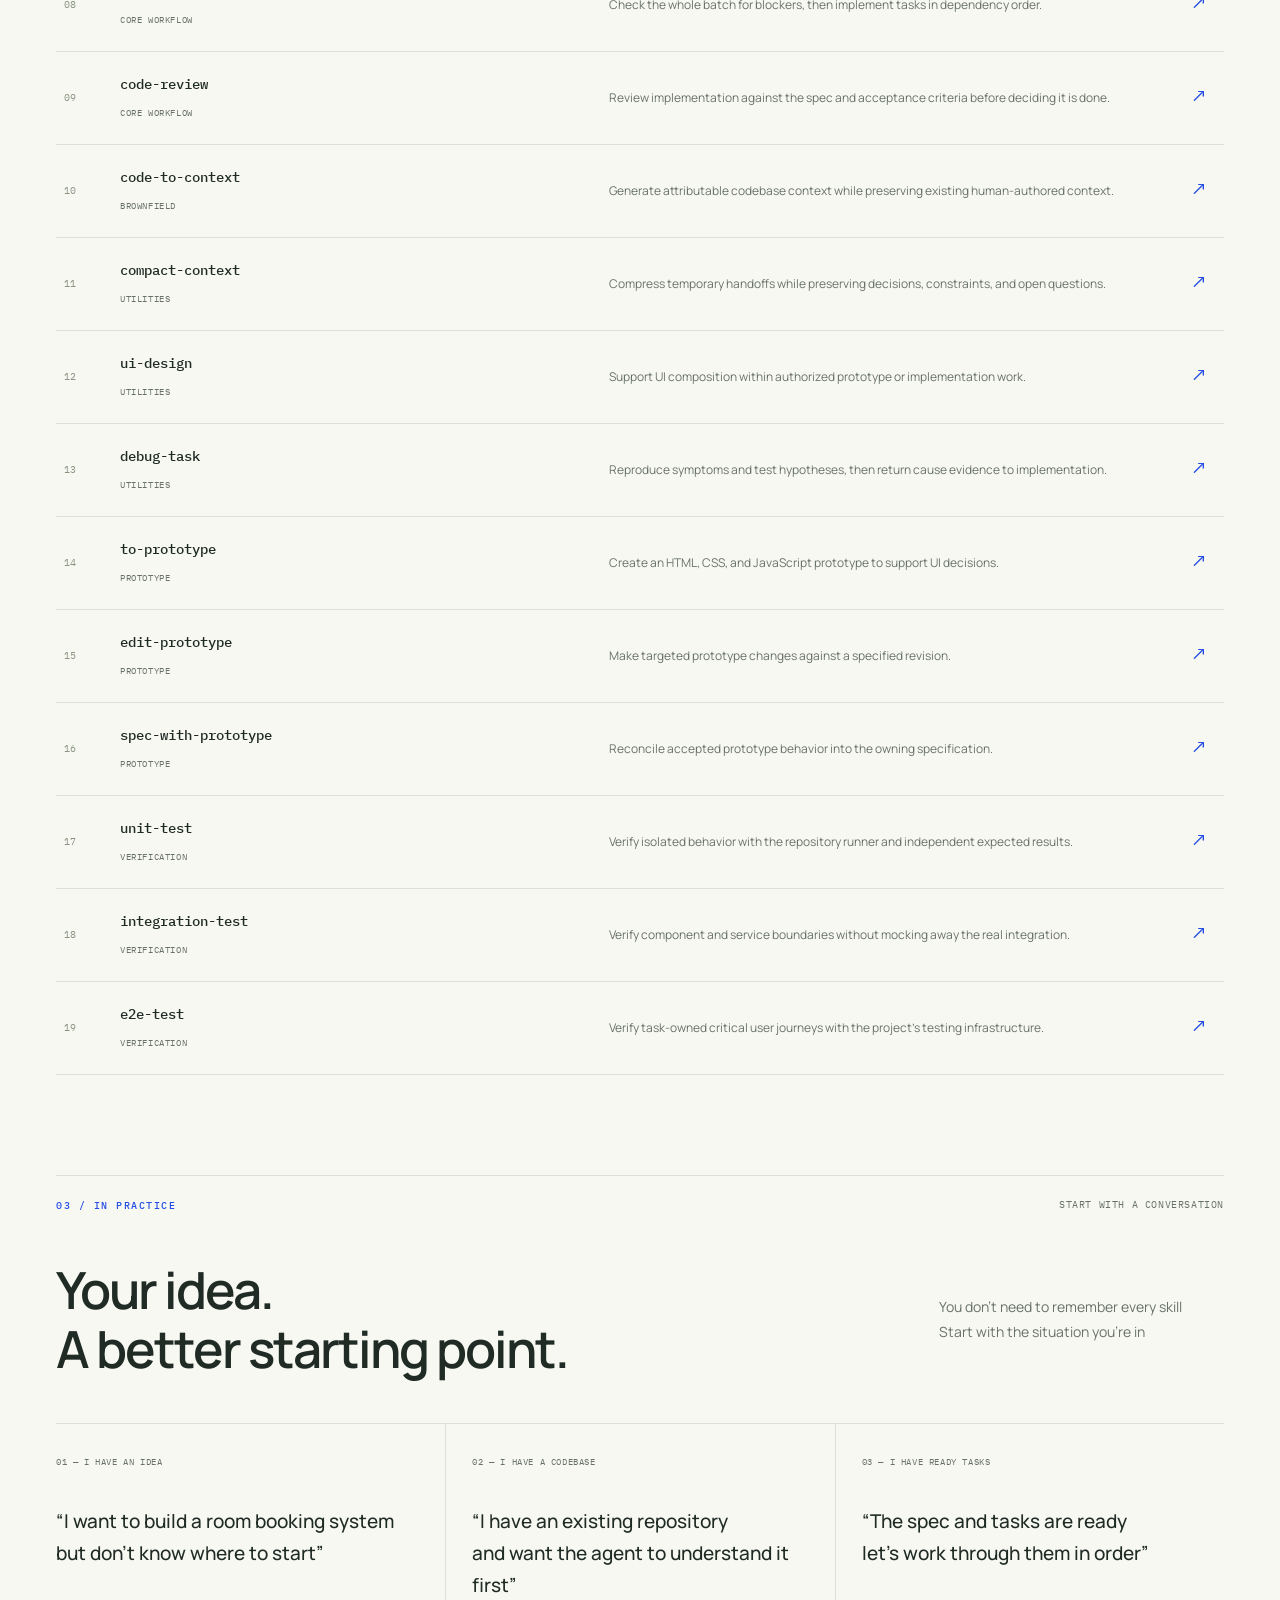
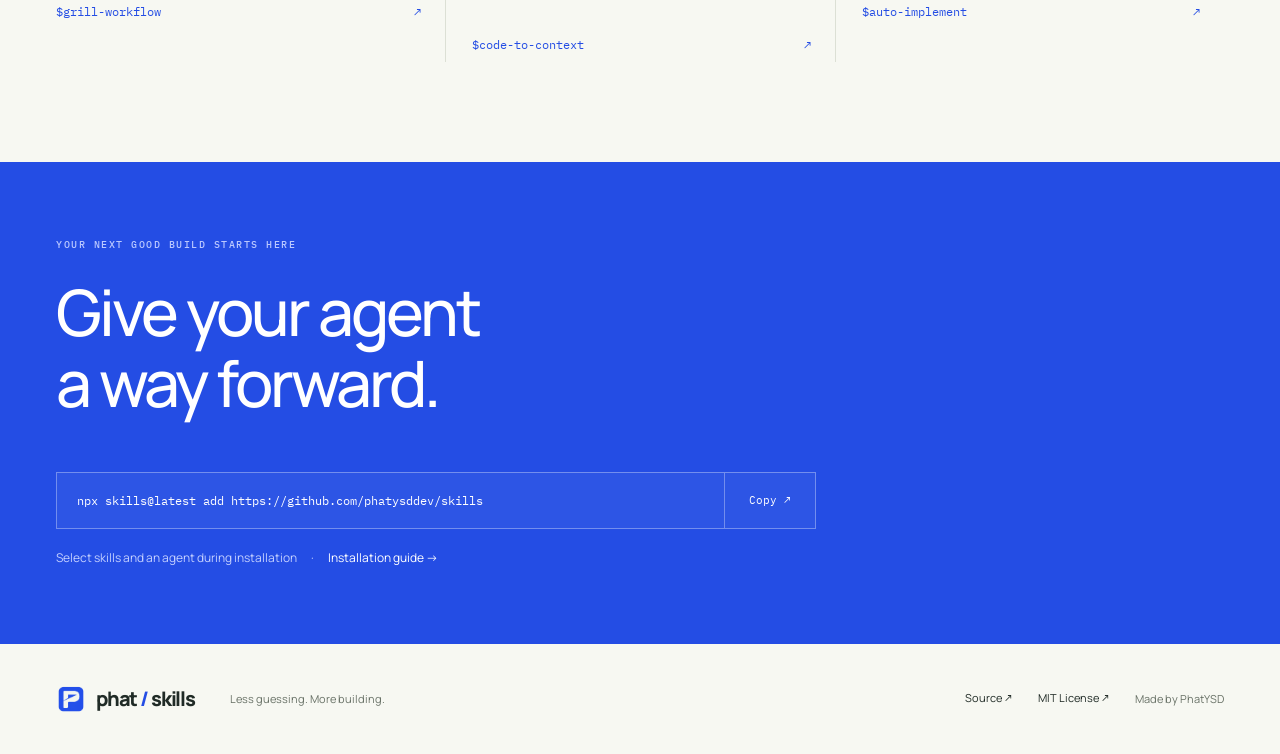
==== commit 2543007d: "Refactor code structure for improved readability and maintainability" ====
--- a/index.html
+++ b/index.html
@@ -1,226 +1,10 @@
 <!doctype html>
-<html lang="en">
-  <head>
-    <meta charset="UTF-8" />
-    <meta name="viewport" content="width=device-width, initial-scale=1.0" />
-    <meta name="description" content="Research only when the decision needs it. A bounded research path for Phat workflows." />
-    <title>Research docs · Phatysd</title>
-    <link rel="icon" href="data:image/svg+xml,%3Csvg xmlns='http://www.w3.org/2000/svg' viewBox='0 0 64 64'%3E%3Crect width='64' height='64' rx='32' fill='%23d9ff69'/%3E%3Cpath d='M19 45 45 19M28 19h17v17' fill='none' stroke='%23101614' stroke-width='6'/%3E%3C/svg%3E" />
-    <link rel="stylesheet" href="styles.css" />
-  </head>
-  <body>
-    <div class="scroll-progress" aria-hidden="true"><span></span></div>
-
-    <header class="site-header" data-header>
-      <a class="wordmark" href="#top" aria-label="Research docs home">
-        <span class="wordmark-mark" aria-hidden="true">↗</span>
-        <span>research<span class="wordmark-slash">/</span>docs</span>
-      </a>
-
-      <nav class="desktop-nav" aria-label="Primary navigation">
-        <a href="#method">The method</a>
-        <a href="#evidence">Evidence</a>
-        <a href="#install">Install</a>
-      </nav>
-
-      <div class="header-actions">
-        <a class="text-link header-docs-link" href="https://docs.phatysd.me/" target="_blank" rel="noreferrer">Open docs <span aria-hidden="true">↗</span></a>
-        <button class="menu-toggle" type="button" aria-expanded="false" aria-controls="mobile-menu">
-          <span></span><span></span>
-          <span class="sr-only">Toggle navigation</span>
-        </button>
-      </div>
-
-      <nav class="mobile-menu" id="mobile-menu" aria-label="Mobile navigation">
-        <a href="#method">The method</a>
-        <a href="#evidence">Evidence</a>
-        <a href="#install">Install</a>
-        <a href="https://docs.phatysd.me/" target="_blank" rel="noreferrer">Open docs ↗</a>
-      </nav>
-    </header>
-
-    <main id="top">
-      <section class="hero section-dark">
-        <div class="hero-grid" aria-hidden="true"></div>
-        <div class="hero-noise" aria-hidden="true"></div>
-
-        <div class="hero-inner page-width">
-          <div class="hero-copy reveal reveal-left">
-            <p class="eyebrow"><span class="eyebrow-dot"></span> Phatysd knowledge source / v1</p>
-            <h1>Research the gap.<br /><em>Keep the decision yours.</em></h1>
-            <p class="hero-lede">A bounded path for Phat workflows to consult current public guidance only when local context cannot answer the question.</p>
-            <div class="hero-actions">
-              <a class="button button-light" href="#method">Explore the method <span aria-hidden="true">↓</span></a>
-              <button class="button button-quiet copy-command" type="button" data-copy="npx skills@latest add https://gitlab.com/phatysd.dev/skills">
-                <span class="copy-label">Copy install command</span><span aria-hidden="true">⌘</span>
-              </button>
-            </div>
-            <p class="hero-microcopy"><span>NO CREDENTIALS</span><span>NO WRITES</span><span>TRACEABLE SOURCES</span></p>
-          </div>
-
-          <div class="trace-visual reveal reveal-right" aria-label="Research trace from local context to a documented decision" role="img">
-            <div class="trace-topline"><span>RESEARCH TRACE / 001</span><span class="trace-live"><i></i> LIVE PATH</span></div>
-            <div class="trace-canvas">
-              <div class="trace-axis axis-x"></div>
-              <div class="trace-axis axis-y"></div>
-              <div class="trace-ring ring-one"></div>
-              <div class="trace-ring ring-two"></div>
-              <div class="trace-ring ring-three"></div>
-              <div class="trace-route route-one"></div>
-              <div class="trace-route route-two"></div>
-              <div class="trace-route route-three"></div>
-              <span class="trace-pulse pulse-one"></span>
-              <span class="trace-pulse pulse-two"></span>
-              <span class="trace-pulse pulse-three"></span>
-
-              <div class="trace-node node-local"><span class="node-index">01</span><strong>LOCAL<br />CONTEXT</strong><small>read first</small></div>
-              <div class="trace-node node-gap"><span class="node-index">02</span><strong>DECISION<br />GAP</strong><small>is it material?</small></div>
-              <div class="trace-node node-public"><span class="node-index">03</span><strong>PUBLIC<br />DOCS</strong><small>published source</small></div>
-              <div class="trace-node node-receipt"><span class="node-index">04</span><strong>EVIDENCE<br />RECEIPT</strong><small>leave a trace</small></div>
-
-              <div class="trace-coordinates">13°44' N<br />100°30' E</div>
-              <div class="trace-stamp">P / R<br />04</div>
-            </div>
-            <div class="trace-footer"><span>AUTHORITY REMAINS LOCAL</span><span>ONE DECISION SET / ROUND</span></div>
-          </div>
-        </div>
-
-        <div class="hero-bottom page-width reveal reveal-up">
-          <span>Conditional research for better grilling</span>
-          <span class="scroll-hint"><i></i> Scroll to follow the trace</span>
-          <span>docs.phatysd.me</span>
-        </div>
-      </section>
-
-      <section class="method section-paper" id="method">
-        <div class="page-width method-layout">
-          <div class="section-intro reveal reveal-up">
-            <p class="eyebrow eyebrow-dark"><span class="eyebrow-dot"></span> The method</p>
-            <h2>Research is a <em>boundary</em>, not a detour.</h2>
-            <p>Local requirements, accepted specs, and explicit decisions stay authoritative. Public docs only enter when a missing Phat-specific fact could change the next question.</p>
-          </div>
-
-          <div class="method-list">
-            <article class="method-row reveal reveal-up">
-              <span class="method-number">01</span>
-              <div><h3>Read what is already known</h3><p>Start with <code>AGENTS.md</code>, context, requirements, and the decisions already made.</p></div>
-              <span class="method-arrow" aria-hidden="true">↘</span>
-            </article>
-            <article class="method-row reveal reveal-up">
-              <span class="method-number">02</span>
-              <div><h3>Check only when it matters</h3><p>If current Phat guidance changes the decision, discover it through <code>/llms.txt</code>, <code>/search</code>, or <code>/docs</code>.</p></div>
-              <span class="method-arrow" aria-hidden="true">↘</span>
-            </article>
-            <article class="method-row reveal reveal-up">
-              <span class="method-number">03</span>
-              <div><h3>Leave the source attached</h3><p>Record the URL, title, access date, and the exact claim the published material supports.</p></div>
-              <span class="method-arrow" aria-hidden="true">↘</span>
-            </article>
-          </div>
-        </div>
-      </section>
-
-      <section class="evidence section-ink" id="evidence">
-        <div class="page-width evidence-layout">
-          <div class="evidence-heading reveal reveal-left">
-            <p class="eyebrow"><span class="eyebrow-dot"></span> Evidence receipt</p>
-            <h2>Every useful answer<br /><em>knows where it came from.</em></h2>
-            <p>Research can support a claim without taking over the project. See the shape of a traceable result.</p>
-          </div>
-
-          <div class="receipt-wrap reveal reveal-right">
-            <div class="receipt-tabs" role="tablist" aria-label="Evidence examples">
-              <button class="receipt-tab is-active" type="button" role="tab" aria-selected="true" aria-controls="receipt-supported" data-receipt="supported">Supported</button>
-              <button class="receipt-tab" type="button" role="tab" aria-selected="false" aria-controls="receipt-canonical" data-receipt="canonical">Canonical page</button>
-              <button class="receipt-tab" type="button" role="tab" aria-selected="false" aria-controls="receipt-gap" data-receipt="gap">Research gap</button>
-            </div>
-
-            <div class="receipt" id="receipt-supported" role="tabpanel">
-              <div class="receipt-head"><span>EXAMPLE RECEIPT / ILLUSTRATIVE</span><span class="receipt-status">● CLAIM SUPPORTED</span></div>
-              <div class="receipt-body">
-                <p class="receipt-kicker">External evidence</p>
-                <h3>Phat guidance can confirm a general convention.</h3>
-                <div class="receipt-rule"></div>
-                <dl>
-                  <div><dt>Source</dt><dd>docs.phatysd.me/docs/conditional-research</dd></div>
-                  <div><dt>Title</dt><dd>Conditional research during grilling</dd></div>
-                  <div><dt>Accessed</dt><dd>Example — not a live lookup</dd></div>
-                  <div><dt>Supports</dt><dd>Research is conditional; project-specific sources remain authoritative.</dd></div>
-                </dl>
-              </div>
-              <div class="receipt-foot"><span>CLAIM / 001</span><span>LOCAL AUTHORITY PRESERVED</span></div>
-            </div>
-
-            <div class="receipt is-hidden" id="receipt-canonical" role="tabpanel" hidden>
-              <div class="receipt-head"><span>EXAMPLE RECEIPT / ILLUSTRATIVE</span><span class="receipt-status">● PAGE DIRECT</span></div>
-              <div class="receipt-body">
-                <p class="receipt-kicker">Canonical human page</p>
-                <h3>When a machine-readable representation is unavailable, a direct page can still support the claim.</h3>
-                <div class="receipt-rule"></div>
-                <dl>
-                  <div><dt>Source</dt><dd>docs.phatysd.me/docs</dd></div>
-                  <div><dt>Representation</dt><dd>Canonical human page</dd></div>
-                  <div><dt>Use</dt><dd>Only when the page directly supports the question being asked.</dd></div>
-                  <div><dt>Fallback</dt><dd>Keep the point unresolved when direct support is missing.</dd></div>
-                </dl>
-              </div>
-              <div class="receipt-foot"><span>CLAIM / 002</span><span>NO INFERENCE FROM ABSENCE</span></div>
-            </div>
-
-            <div class="receipt is-hidden" id="receipt-gap" role="tabpanel" hidden>
-              <div class="receipt-head"><span>EXAMPLE RECEIPT / ILLUSTRATIVE</span><span class="receipt-status receipt-status-muted">● RESEARCH NEEDED</span></div>
-              <div class="receipt-body">
-                <p class="receipt-kicker">Inconclusive lookup</p>
-                <h3>No relevant published material was found. The gap stays visible.</h3>
-                <div class="receipt-rule"></div>
-                <dl>
-                  <div><dt>Attempted</dt><dd>/llms.txt → /search → /docs</dd></div>
-                  <div><dt>Result</dt><dd>No direct support for the project-specific question.</dd></div>
-                  <div><dt>Decision</dt><dd>Research needed / Open question</dd></div>
-                  <div><dt>Next</dt><dd>Ask the next highest-impact question without inventing an answer.</dd></div>
-                </dl>
-              </div>
-              <div class="receipt-foot"><span>CLAIM / 003</span><span>UNCERTAINTY RETAINED</span></div>
-            </div>
-          </div>
-        </div>
-      </section>
-
-      <section class="principles section-paper">
-        <div class="page-width">
-          <div class="principles-intro reveal reveal-up">
-            <p class="eyebrow eyebrow-dark"><span class="eyebrow-dot"></span> Guardrails</p>
-            <h2>Useful research has<br /><em>edges.</em></h2>
-          </div>
-          <div class="principles-grid">
-            <article class="principle reveal reveal-up"><span>01 / Authority</span><h3>Project truth stays closest to the project.</h3><p>Requirements, specs, ADRs, and explicit decisions remain the source of truth when public guidance disagrees.</p></article>
-            <article class="principle reveal reveal-up"><span>02 / Attribution</span><h3>Every material claim gets a receipt.</h3><p>URL, title or identifier, access date, and supported claim keep research inspectable later.</p></article>
-            <article class="principle reveal reveal-up"><span>03 / Restraint</span><h3>Unknown is a valid result.</h3><p>If the site is unavailable or the evidence is indirect, the gap stays open instead of becoming invented certainty.</p></article>
-          </div>
-        </div>
-      </section>
-
-      <section class="install section-accent" id="install">
-        <div class="page-width install-layout">
-          <div class="install-copy reveal reveal-left">
-            <p class="eyebrow eyebrow-dark"><span class="eyebrow-dot"></span> Start with Phat</p>
-            <h2>Bring the research path<br /><em>into your next decision.</em></h2>
-          </div>
-          <div class="install-action reveal reveal-right">
-            <p>Install the complete skill pack from the public GitLab source.</p>
-            <div class="command-line"><code>npx skills@latest add https://gitlab.com/phatysd.dev/skills</code><button class="command-copy copy-command" type="button" data-copy="npx skills@latest add https://gitlab.com/phatysd.dev/skills" aria-label="Copy install command">Copy</button></div>
-            <div class="install-links"><a class="button button-dark" href="https://docs.phatysd.me/" target="_blank" rel="noreferrer">Read the docs <span aria-hidden="true">↗</span></a><a class="text-link text-link-dark" href="https://gitlab.com/phatysd.dev/skills" target="_blank" rel="noreferrer">View source <span aria-hidden="true">↗</span></a></div>
-          </div>
-        </div>
-      </section>
-    </main>
-
-    <footer class="site-footer section-dark">
-      <div class="page-width footer-top"><a class="wordmark" href="#top"><span class="wordmark-mark" aria-hidden="true">↗</span><span>research<span class="wordmark-slash">/</span>docs</span></a><p>Current guidance, bounded by context.</p><a class="text-link" href="#top">Back to top ↑</a></div>
-      <div class="page-width footer-bottom"><span>© 2026 Phatysd</span><span>Built for agents who keep the source attached.</span><span>MIT / open workflow</span></div>
-    </footer>
-
-    <div class="toast" role="status" aria-live="polite"><span class="toast-icon">✓</span><span>Command copied to clipboard</span></div>
-    <script src="script.js"></script>
-  </body>
-</html>
+<html lang="th"><head><meta charset="utf-8"><meta name="viewport" content="width=device-width, initial-scale=1"><meta name="theme-color" content="#f7f8f2"><meta name="description" content="Phat Skills — 19 connected skills for AI coding agents. From product decisions to specs, implementation, and review. คู่มือและตัวอย่างการใช้งานครบทุก skill."><title>From idea to evidence · Phat Skills</title><link rel="icon" href="assets/brand/phatysd-icon.png" type="image/png"><script src="preferences.js"></script><link rel="stylesheet" href="styles.css"><script src="catalog.js" defer></script><script src="translations.js" defer></script><script src="i18n.js" defer></script><script src="controls.js" defer></script><script src="script.js" defer></script></head><body><a class="skip-link" href="#main">ข้ามไปเนื้อหา</a><header class="header"><a class="brand" href="index.html" aria-label="Phat Skills home"><img src="assets/brand/phatysd-icon.png" width="36" height="36" alt="" decoding="async">phat<span>/</span>skills</a><nav id="navigation" aria-label="Main navigation"><a href="index.html#workflow">Workflow</a><a href="index.html#skills">Skills <small>19</small></a><a href="docs.html">Documentation</a><a class="source-link" href="https://github.com/phatysddev/skills">GitHub ↗</a></nav><a class="nav-cta" href="docs.html#installation">Get started <span>↗</span></a><div class="preferences" aria-label="Display preferences"><div class="language-control"><span class="sr-only" id="language-label">Language</span><select id="language-select" aria-label="Language"><option value="th">ไทย</option><option value="en">EN</option></select></div><div class="theme-control"><span class="sr-only" id="theme-label">Theme</span><select id="theme-select" aria-label="Theme"><option value="system">System</option><option value="light">Light</option><option value="dark">Dark</option></select></div></div><button class="menu-button" aria-expanded="false" aria-controls="navigation" aria-label="เปิดเมนู">☰</button></header><main id="main">
+<section class="hero"><div class="hero-inner wrap"><div class="hero-copy"><p class="eyebrow"><span class="live-dot"></span> A WORKFLOW FOR AI CODING AGENTS</p><h1>Phat Skills<span>Good ideas.<br>Built with intent.</span></h1><p class="hero-description">เปลี่ยนไอเดียให้เป็นโค้ดที่ตรวจสอบได้<br>ด้วย 19 skills ที่เชื่อมทุกขั้นตอนเข้าด้วยกัน</p><div class="hero-actions"><a class="button primary" href="docs.html#installation">Start building <span>↗</span></a><a class="text-link" href="docs.html">Read the docs <span>→</span></a></div><div class="hero-note"><span>OPEN SOURCE</span><i></i><span>AGENT SKILLS FORMAT</span><i></i><span>MIT LICENSE</span></div></div>
+<div class="workflow-art" aria-label="Decisions flow through context, specification, tasks, implementation and review"><div class="art-label">THE PATH FROM IDEA TO DONE <span>↗</span></div><svg viewBox="0 0 570 465" role="img" aria-label="Connected workflow from idea to reviewed code"><defs><pattern id="dots" width="22" height="22" patternUnits="userSpaceOnUse"><circle cx="1" cy="1" r="1" fill="#cdd3c7"/></pattern><marker id="arrow" markerWidth="7" markerHeight="7" refX="5" refY="3" orient="auto"><path d="M0 0L6 3L0 6" fill="none" stroke="#244de4"/></marker></defs><rect width="570" height="465" fill="url(#dots)"/><g fill="none" stroke="#244de4" stroke-width="2" marker-end="url(#arrow)"><path class="flow-path" d="M114 89H225Q249 89 249 112V157"/><path class="flow-path" d="M338 195H417Q438 195 438 221V279"/><path class="flow-path" d="M365 315H217Q192 315 192 340V374"/></g><g class="art-node n1"><rect x="32" y="51" width="138" height="76" rx="3" fill="#f7f8f2" stroke="#aeb9ad"/><text x="47" y="75" class="svg-small">01 / DISCOVER</text><text x="47" y="104">The idea</text><circle cx="151" cy="67" r="3" fill="#244de4"/></g><g class="art-node n2"><rect x="177" y="157" width="160" height="77" rx="3" fill="#244de4"/><text x="192" y="181" class="svg-small light">02 / DEFINE</text><text x="192" y="213" fill="white">The spec</text><path d="M307 177l5 5 10-12" fill="none" stroke="white" stroke-width="2"/></g><g class="art-node n3"><rect x="365" y="279" width="163" height="77" rx="3" fill="#f7f8f2" stroke="#aeb9ad"/><text x="381" y="303" class="svg-small">03 / IMPLEMENT</text><text x="381" y="334">The code</text></g><g class="art-node n4"><rect x="114" y="374" width="167" height="64" rx="3" fill="#e5eadb" stroke="#aeb9ad"/><text x="131" y="399" class="svg-small">04 / VERIFY</text><text x="131" y="423">Evidence. Then done.</text></g><text x="281" y="105" class="svg-note">clarity before code</text><text x="258" y="279" class="svg-note">one task at a time</text><path d="M49 219v49m-24-24h48" stroke="#244de4" stroke-width="1"/><circle cx="463" cy="105" r="31" fill="none" stroke="#c4ccc0"/><path d="M449 105h28m-14-14v28" stroke="#244de4"/><text x="332" y="414" class="svg-small">NO STEP LEFT GUESSING.</text></svg><div class="art-footer"><span>CONTEXT IS THE CONNECTIVE TISSUE.</span><span>PH / 001</span></div></div></div><div class="hero-bottom wrap"><span>Built for Codex & compatible coding agents</span><a href="#workflow">Explore the workflow ↓</a></div></section>
+<section id="workflow" class="section wrap"><div class="section-top"><p class="eyebrow">01 / THE WORKFLOW</p><span class="mono muted">STRUCTURE WITHOUT THE CEREMONY</span></div><div class="section-heading"><h2>A clear next step.<br>At every step.</h2><p>ไม่ต้องเริ่มใหม่ทุกครั้งที่เปลี่ยนงาน<br>ส่งต่อการตัดสินใจผ่าน context, spec และ task<br>เพื่อให้ทุกขั้นตอนรู้ว่ากำลังสร้างอะไร และเพราะอะไร</p></div><div class="path-controls" role="group" aria-label="เลือก workflow"><button class="active" data-path="new" aria-pressed="true">New project</button><button data-path="existing" aria-pressed="false">Existing codebase</button><button data-path="prototype" aria-pressed="false">Prototype first</button></div><div id="workflow-steps" class="workflow-steps" aria-live="polite"></div><p class="path-note" id="path-note"></p><a class="text-link" href="docs.html#workflow">Understand the full workflow <span>→</span></a></section>
+<section class="principles"><div class="wrap principles-inner"><p class="eyebrow">A SIMPLE CONTRACT</p><h2>Decide before spec.<br>Spec before code.<br><span>Evidence before done.</span></h2><div class="principle-bottom"><p>Agent ทำงานได้คล่องขึ้น<br>เมื่อขอบเขตและนิยามคำว่า “เสร็จ” ชัดเจน</p><a class="text-link" href="docs.html#verification">How verification works →</a></div></div><span class="giant-asterisk" aria-hidden="true">✳</span></section>
+<section class="section wrap" id="skills"><div class="section-top"><p class="eyebrow">02 / THE TOOLKIT</p><span class="mono muted">19 SKILLS. ONE CONNECTED SYSTEM.</span></div><div class="section-heading"><h2>Small skills.<br>A complete workflow.</h2><p>เลือกใช้ skill ที่ตรงกับงาน<br>หรือเริ่มที่ <code>$ask-workflow</code><br>เพื่อหาขั้นตอนถัดไปของโปรเจกต์</p></div><div class="catalog-toolbar"><div class="filters" role="group" aria-label="Skill categories"><button class="active" data-filter="All" aria-pressed="true">All <small>19</small></button><button data-filter="Core workflow" aria-pressed="false">Workflow</button><button data-filter="Brownfield" aria-pressed="false">Brownfield</button><button data-filter="Utilities" aria-pressed="false">Utilities</button><button data-filter="Prototype" aria-pressed="false">Prototype</button><button data-filter="Verification" aria-pressed="false">Verification</button></div><div class="search-field"><svg class="search-icon" viewBox="0 0 20 20" fill="none" aria-hidden="true"><circle cx="8.5" cy="8.5" r="5.5"></circle><path d="m12.5 12.5 4 4"></path></svg><input id="skill-search" type="search" placeholder="Find a skill…" aria-label="ค้นหา skill"><kbd aria-hidden="true">/</kbd></div></div><p id="result-count" class="sr-only" role="status"></p><div id="skill-list" class="skill-list"></div><noscript><p>เปิด JavaScript เพื่อค้นหา skill หรือ <a href="https://github.com/phatysddev/skills#skill-catalog">อ่าน catalog ใน repository</a></p></noscript></section>
+<section class="section examples wrap" id="examples"><div class="section-top"><p class="eyebrow">03 / IN PRACTICE</p><span class="mono muted">START WITH A CONVERSATION</span></div><div class="section-heading"><h2>Your idea.<br>A better starting point.</h2><p>ไม่ต้องจำทุก skill<br>เริ่มจากสถานการณ์ที่คุณกำลังเจอ</p></div><div class="example-grid"><a href="docs.html#skill-grill-workflow"><span class="mono">01 — I HAVE AN IDEA</span><h3>“อยากทำระบบจองห้อง<br>แต่ยังไม่รู้จะเริ่มตรงไหน”</h3><code>$grill-workflow <span>↗</span></code></a><a href="docs.html#skill-code-to-context"><span class="mono">02 — I HAVE A CODEBASE</span><h3>“มี repo อยู่แล้ว<br>อยากให้ agent เข้าใจก่อน”</h3><code>$code-to-context <span>↗</span></code></a><a href="docs.html#skill-auto-implement"><span class="mono">03 — I HAVE READY TASKS</span><h3>“Spec พร้อม Tasks พร้อม<br>เริ่มทำตามลำดับได้เลย”</h3><code>$auto-implement <span>↗</span></code></a></div></section>
+<section class="install-section" id="install"><div class="wrap"><p class="eyebrow">YOUR NEXT GOOD BUILD STARTS HERE</p><h2>Give your agent<br>a way forward.</h2><div class="install-command"><code>npx skills@latest add https://github.com/phatysddev/skills</code><button data-copy="npx skills@latest add https://github.com/phatysddev/skills" aria-label="คัดลอกคำสั่งติดตั้ง">Copy ↗</button></div><p>เลือก skill และ agent ในขั้นตอนติดตั้ง <span>·</span> <a href="docs.html#installation">Installation guide →</a></p></div></section>
+</main><footer class="footer wrap"><a class="brand" href="index.html"><img src="assets/brand/phatysd-icon.png" width="30" height="30" alt="" decoding="async">phat<span>/</span>skills</a><p>Less guessing. More building.</p><a href="https://github.com/phatysddev/skills">Source ↗</a><a href="https://github.com/phatysddev/skills/blob/main/LICENSE">MIT License ↗</a><span>Made by PhatYSD</span></footer><div class="toast" role="status" aria-live="polite"></div></body></html>
--- a/styles.css
+++ b/styles.css
@@ -1,271 +1,1500 @@
-@import url('https://fonts.googleapis.com/css2?family=DM+Mono:wght@400;500&family=Manrope:wght@400;500;600;700;800&family=Space+Grotesk:wght@400;500;600;700&display=swap');
+@import url('https://fonts.googleapis.com/css2?family=IBM+Plex+Mono:wght@400;500;600&family=IBM+Plex+Sans+Thai:wght@400;500;600&family=Manrope:wght@400;500;600;700;800&display=swap');
+:root {
+  --paper:#f7f8f2;
+  --ink:#202b26;
+  --muted:#697267;
+  --line:#dce0d5;
+  --blue:#244de4;
+  --soft:#ecf0e4;
+  --mono:'IBM Plex Mono',monospace;
+  --sans:'Manrope','IBM Plex Sans Thai',sans-serif
+}
+* {
+  box-sizing:border-box
+}
+html {
+  scroll-behavior:smooth;
+  scroll-padding-top:100px
+}
+body {
+  margin:0;
+  background:var(--paper);
+  color:var(--ink);
+  font-family:var(--sans);
+  font-size:15px;
+  -webkit-font-smoothing:antialiased
+}
+button,input,select,textarea {
+  font:inherit
+}
+button,a,input {
+  -webkit-tap-highlight-color:transparent
+}
+a {
+  color:inherit;
+  text-decoration:none
+}
+button {
+  cursor:pointer
+}
+button:focus-visible,a:focus-visible,input:focus-visible,summary:focus-visible {
+  outline:3px solid var(--blue);
+  outline-offset:5px
+}
+button {
+  color:inherit
+}
+::selection {
+  background:#d1dcff
+}
+h1,h2,h3,p {
+  margin-top:0
+}
+p {
+  line-height:1.8
+}
+code,kbd,.mono {
+  font-family:var(--mono)
+}
+code {
+  font-size:.85em
+}
+button {
+  border-radius:0
+}
+ .wrap {
+  width:min(1280px,calc(100% - 112px));
+  margin-inline:auto
+}
+.header {
+  height:88px;
+  display:flex;
+  align-items:center;
+  gap:46px;
+  padding:0 56px;
+  border-bottom:1px solid var(--line);
+  position:sticky;
+  top:0;
+  z-index:30;
+  background:rgba(247,248,242,.96);
+  backdrop-filter:blur(12px)
+}
+.brand {
+  font-weight:800;
+  font-size:23px;
+  letter-spacing:-1.2px;
+  display:inline-flex;
+  align-items:center;
+  gap:7px;
+  white-space:nowrap
+}
+.brand span {
+  color:var(--blue);
+  margin-inline:-4px
+}
+.brand img {
+  margin-right:3px
+}
+.header nav {
+  display:flex;
+  align-items:center;
+  gap:32px;
+  margin-left:auto;
+  font-size:13px;
+  font-weight:600
+}
+.header nav a:hover,.text-link:hover {
+  color:var(--blue)
+}
+.header small {
+  font:10px var(--mono);
+  margin-left:3px;
+  color:var(--muted)
+}
+.source-link {
+  border-left:1px solid var(--line);
+  padding-left:28px
+}
+.nav-cta {
+  background:var(--ink);
+  color:white;
+  padding:12px 18px;
+  font-size:12px;
+  display:flex;
+  gap:25px
+}
+.nav-cta:hover {
+  background:var(--blue)
+}
+.menu-button {
+  display:none
+}
+.eyebrow {
+  font:500 10px/1.5 var(--mono);
+  letter-spacing:1.5px;
+  margin-bottom:24px
+}
+.mono {
+  font-size:10px;
+  letter-spacing:.6px
+}
+.muted {
+  color:var(--muted)
+}
+.live-dot {
+  display:inline-block;
+  width:7px;
+  height:7px;
+  background:var(--blue);
+  margin-right:10px;
+  border-radius:50%;
+  box-shadow:0 0 0 4px #244de411
+}
+.hero {
+  background:radial-gradient(ellipse at 88% 60%,#e9eeda77,transparent 60%);
+  border-bottom:1px solid var(--line)
+}
+.hero-inner {
+  display:grid;
+  grid-template-columns:1fr 1fr;
+  align-items:center;
+  gap:30px;
+  min-height:620px;
+  padding-block:65px
+}
+.hero h1 {
+  font-size:clamp(57px,5.8vw,83px);
+  letter-spacing:-5px;
+  line-height:1.06;
+  margin-bottom:26px;
+  font-weight:800
+}
+.hero h1>span {
+  display:block;
+  font-weight:500;
+  font-size:.67em;
+  line-height:1.2;
+  letter-spacing:-2.8px;
+  margin-top:17px;
+  color:var(--muted)
+}
+.hero-description {
+  font-size:16px;
+  color:var(--muted);
+  margin-bottom:28px;
+  line-height:1.85
+}
+.hero-actions {
+  display:flex;
+  gap:28px;
+  align-items:center
+}
+.button {
+  display:inline-flex;
+  gap:45px;
+  align-items:center;
+  justify-content:space-between;
+  padding:15px 21px;
+  font-size:13px;
+  font-weight:600;
+  transition:transform .2s,background .2s
+}
+.button:hover {
+  transform:translateY(-3px)
+}
+.primary {
+  background:var(--blue);
+  color:white
+}
+.primary:hover {
+  background:#173ac0
+}
+.text-link {
+  font-weight:600;
+  font-size:13px;
+  display:inline-flex;
+  align-items:center;
+  gap:18px
+}
+.hero-note {
+  display:flex;
+  gap:12px;
+  align-items:center;
+  margin-top:34px;
+  font:9px var(--mono);
+  color:var(--muted)
+}
+.hero-note i {
+  width:3px;
+  height:3px;
+  background:#a4af9d;
+  border-radius:50%
+}
+.workflow-art {
+  width:100%;
+  transform:rotate(-2deg);
+  animation:art-in 1s both .15s
+}
+.workflow-art svg {
+  display:block;
+  width:100%;
+  overflow:visible
+}
+.art-label,.art-footer {
+  display:flex;
+  justify-content:space-between;
+  font:9px var(--mono);
+  letter-spacing:1px;
+  padding:14px 5px;
+  border-bottom:1px solid var(--line);
+  color:var(--muted)
+}
+.art-footer {
+  border-bottom:0;
+  border-top:1px solid var(--line)
+}
+svg text {
+  font:600 19px var(--sans)
+}
+svg .svg-small {
+  font:9px var(--mono);
+  fill:#61705d;
+  letter-spacing:.7px
+}
+svg .svg-small.light {
+  fill:#c7d3ff
+}
+svg .svg-note {
+  font:11px var(--mono);
+  fill:#74866a
+}
+.n4 text:last-child {
+  font-size:13px
+}
+.flow-path {
+  stroke-dasharray:8 4;
+  animation:flow 9s linear infinite
+}
+.hero-copy {
+  animation:entrance .8s both
+}
+.hero-bottom {
+  display:flex;
+  justify-content:space-between;
+  padding-block:23px;
+  border-top:1px solid var(--line);
+  font-size:11px;
+  color:var(--muted)
+}
+.hero-bottom a {
+  color:var(--ink)
+}
+.section {
+  padding-block:100px
+}
+.section-top {
+  display:flex;
+  justify-content:space-between;
+  align-items:start;
+  border-top:1px solid var(--line);
+  padding-top:22px
+}
+.section-top .eyebrow {
+  color:var(--blue)
+}
+.section-heading {
+  display:flex;
+  justify-content:space-between;
+  align-items:center;
+  margin:23px 0 45px;
+  gap:40px
+}
+.section-heading h2 {
+  font-size:clamp(34px,4vw,53px);
+  line-height:1.15;
+  letter-spacing:-2px;
+  margin:0;
+  font-weight:600
+}
+.section-heading p {
+  font-size:14px;
+  color:var(--muted);
+  min-width:285px;
+  margin:0
+}
+.path-controls {
+  display:flex;
+  gap:6px;
+  margin-bottom:36px;
+  flex-wrap:wrap
+}
+.path-controls button {
+  border:1px solid var(--line);
+  background:transparent;
+  padding:10px 17px;
+  font-size:12px;
+  border-radius:3px;
+  transition:.2s
+}
+.path-controls button.active {
+  background:var(--ink);
+  border-color:var(--ink);
+  color:white
+}
+.workflow-steps {
+  display:grid;
+  grid-template-columns:repeat(5,1fr);
+  border-block:1px solid var(--line)
+}
+.workflow-step {
+  padding:24px 16px 25px 0;
+  position:relative;
+  min-width:0
+}
+.workflow-step+.workflow-step {
+  padding-left:22px;
+  border-left:1px solid var(--line)
+}
+.step-num {
+  font:10px var(--mono);
+  color:var(--muted);
+  display:block;
+  margin-bottom:28px
+}
+.step-num span {
+  float:right;
+  color:var(--blue);
+  font-size:17px
+}
+.workflow-step h3 {
+  font-family:var(--mono);
+  font-size:12px;
+  letter-spacing:-.5px;
+  margin-bottom:10px;
+  overflow-wrap:anywhere
+}
+.workflow-step p {
+  font-size:12px;
+  color:var(--muted);
+  margin:0
+}
+.workflow-step a:hover {
+  color:var(--blue)
+}
+.path-note {
+  font-size:12px;
+  color:var(--muted);
+  margin:21px 0
+}
+.principles {
+  background:#eaf0df;
+  position:relative;
+  overflow:hidden;
+  border-block:1px solid #dce4d0
+}
+.principles-inner {
+  position:relative;
+  z-index:1;
+  padding-block:75px
+}
+.principles .eyebrow {
+  color:#586e48
+}
+.principles h2 {
+  font-size:clamp(33px,5vw,65px);
+  line-height:1.22;
+  letter-spacing:-2.5px;
+  font-weight:500;
+  margin:40px 0
+}
+.principles h2 span {
+  color:var(--blue)
+}
+.principle-bottom {
+  display:flex;
+  align-items:end;
+  justify-content:space-between
+}
+.principle-bottom p {
+  font-size:13px;
+  color:#64715c;
+  margin:0
+}
+.giant-asterisk {
+  position:absolute;
+  right:6%;
+  top:9%;
+  font-size:340px;
+  color:#d6dfc9;
+  line-height:1;
+  transform:rotate(13deg)
+}
+.catalog-toolbar {
+  display:flex;
+  align-items:center;
+  justify-content:space-between;
+  border-bottom:1px solid var(--line);
+  gap:20px;
+  padding-bottom:16px
+}
+.filters {
+  display:flex;
+  gap:19px;
+  flex-wrap:wrap
+}
+.filters button {
+  border:0;
+  background:none;
+  color:var(--muted);
+  font-size:11px;
+  padding:8px 0
+}
+.filters button.active {
+  color:var(--blue);
+  font-weight:700
+}
+.filters small {
+  font-size:9px;
+  margin-left:4px
+}
+.search-field {
+  display:flex;
+  align-items:center;
+  gap:10px;
+  padding:7px 11px;
+  border:1px solid var(--line);
+  border-radius:4px;
+  background:var(--paper);
+  min-height:44px;
+  min-width:0;
+  transition:border-color .18s,background .18s,box-shadow .18s
+}
+.search-field:hover {border-color:var(--muted);}
+.search-field:focus-within {border-color:var(--blue);box-shadow:0 0 0 3px color-mix(in srgb,var(--blue) 13%,transparent);}
+.search-icon {width:17px;height:17px;flex-shrink:0;color:var(--muted);stroke:currentColor;stroke-width:1.5;stroke-linecap:round;transition:color .18s;}
+.search-field:focus-within .search-icon {color:var(--blue);}
+.search-field input {
+  appearance:none;
+  -webkit-appearance:none;
+  border:0;
+  background:none;
+  outline:none;
+  width:150px;
+  flex:1;
+  font-size:12px;
+  color:var(--ink);
+  min-width:0;
+  padding:4px 0;
+  border-radius:0
+}
+.search-field input:focus-visible {outline:none;}
+.search-field input::placeholder {color:var(--muted);opacity:1;}
+.search-field input::-webkit-search-cancel-button,.search-field input::-webkit-search-decoration {appearance:none;-webkit-appearance:none;}
+.search-field kbd {
+  display:grid;
+  place-items:center;
+  width:23px;
+  height:25px;
+  border:1px solid var(--line);
+  border-bottom-width:2px;
+  border-radius:3px;
+  background:var(--soft);
+  font-size:10px;
+  color:var(--muted);
+  flex-shrink:0
+}
+.search-field.has-value kbd {display:none;}
+.search-clear {display:grid;place-items:center;width:28px;height:28px;padding:5px;border:0;border-radius:3px;color:var(--muted);background:transparent;flex-shrink:0;transition:color .18s,background .18s;}
+.search-clear:hover {color:var(--ink);background:var(--soft);}
+.search-clear svg {width:18px;height:18px;stroke:currentColor;stroke-width:1.5;stroke-linecap:round;}
+.search-clear:focus-visible {outline-offset:1px;}
+.search-clear[hidden] {display:none;}
+.skill-row {
+  display:grid;
+  grid-template-columns:36px 1fr 1.2fr 25px;
+  gap:20px;
+  align-items:center;
+  border-bottom:1px solid var(--line);
+  padding:23px 8px;
+  transition:background .2s,padding .2s
+}
+.skill-row:hover {
+  background:#ebefe2;
+  padding-left:17px
+}
+.skill-index {
+  font:10px var(--mono);
+  color:#8a9481
+}
+.skill-row h3 {
+  font:500 14px var(--mono);
+  margin:0 0 7px
+}
+.skill-category {
+  font:9px var(--mono);
+  text-transform:uppercase;
+  letter-spacing:.6px;
+  color:var(--muted)
+}
+.skill-row p {
+  font-size:12px;
+  color:var(--muted);
+  margin:0
+}
+.row-arrow {
+  font-size:20px;
+  color:var(--blue)
+}
+.empty-state {
+  padding:50px 0;
+  color:var(--muted)
+}
+.examples {
+  padding-top:0
+}
+.example-grid {
+  display:grid;
+  grid-template-columns:repeat(3,1fr)
+}
+.example-grid>a {
+  border-top:1px solid var(--line);
+  padding:25px 24px 10px 0
+}
+.example-grid>a+a {
+  border-left:1px solid var(--line);
+  padding-left:26px
+}
+.example-grid .mono {
+  color:var(--muted);
+  font-size:9px
+}
+.example-grid h3 {
+  font-size:19px;
+  line-height:1.7;
+  font-weight:500;
+  margin:35px 0
+}
+.example-grid code {
+  display:block;
+  color:var(--blue);
+  font-size:12px
+}
+.example-grid code span {
+  float:right
+}
+.example-grid a:hover h3 {
+  color:var(--blue)
+}
+.install-section {
+  background:var(--blue);
+  color:white;
+  padding:75px 0
+}
+.install-section .eyebrow {
+  color:#bac8ff
+}
+.install-section h2 {
+  font-size:clamp(44px,5vw,65px);
+  line-height:1.12;
+  letter-spacing:-3px;
+  font-weight:500
+}
+.install-command {
+  display:flex;
+  align-items:stretch;
+  max-width:760px;
+  border:1px solid #ffffff55;
+  background:#ffffff0b
+}
+.install-command code {
+  padding:20px;
+  flex:1;
+  overflow:auto;
+  white-space:nowrap;
+  font-size:12px
+}
+.install-command button {
+  background:transparent;
+  color:white;
+  border:0;
+  border-left:1px solid #ffffff55;
+  padding:16px 24px;
+  font:11px var(--mono)
+}
+.install-command button:hover {
+  background:#ffffff20
+}
+.install-section p:last-child {
+  font-size:12px;
+  margin:18px 0 0;
+  color:#c4d0ff
+}
+.install-section p span {
+  margin:0 12px
+}
+.install-section p a {
+  color:white
+}
+.footer {
+  display:flex;
+  gap:25px;
+  align-items:center;
+  padding-block:40px;
+  font-size:11px
+}
+.footer p {
+  margin:0 auto 0 10px;
+  color:var(--muted)
+}
+.footer>span {
+  color:var(--muted)
+}
+.footer .brand {
+  font-size:20px
+}
+.toast {
+  position:fixed;
+  bottom:24px;
+  left:50%;
+  transform:translate(-50%,20px);
+  background:var(--ink);
+  color:white;
+  padding:13px 22px;
+  z-index:100;
+  opacity:0;
+  pointer-events:none;
+  transition:.2s;
+  font-size:12px;
+  max-width:90vw
+}
+.toast.show {
+  opacity:1;
+  transform:translate(-50%,0)
+}
+.sr-only,.skip-link:not(:focus) {
+  position:absolute;
+  width:1px;
+  height:1px;
+  padding:0;
+  overflow:hidden;
+  clip:rect(0,0,0,0);
+  white-space:nowrap
+}
+.skip-link:focus {
+  position:fixed;
+  background:var(--blue);
+  color:white;
+  padding:15px;
+  z-index:100
+}
+.docs-layout {
+  display:grid;
+  grid-template-columns:215px minmax(0,1fr) 170px;
+  gap:50px;
+  align-items:start
+}
+.docs-sidebar {
+  position:sticky;
+  top:88px;
+  height:calc(100vh - 88px);
+  overflow:auto;
+  padding:36px 15px 36px 0;
+  border-right:1px solid var(--line);
+  scrollbar-width:thin
+}
+.docs-sidebar>.eyebrow {
+  font-size:9px;
+  color:var(--muted);
+  margin-bottom:20px
+}
+.docs-sidebar .search-field {
+  margin-bottom:24px
+}
+.docs-sidebar .search-field input {
+  width:100%
+}
+.docs-sidebar nav a {
+  display:block;
+  font-size:12px;
+  color:var(--muted);
+  padding:8px 9px;
+  border-radius:3px
+}
+.docs-sidebar nav a span {
+  float:right
+}
+.docs-sidebar nav a:hover {
+  color:var(--blue)
+}
+.docs-sidebar nav a.active {
+  background:#e8edff;
+  color:var(--blue);
+  font-weight:600
+}
+.nav-group {
+  font:500 9px var(--mono);
+  letter-spacing:.7px;
+  text-transform:uppercase;
+  margin:28px 9px 8px;
+  color:var(--ink)
+}
+.docs-content {
+  padding-block:40px 75px;
+  min-width:0
+}
+.docs-breadcrumb {
+  font-size:11px;
+  color:var(--muted);
+  display:flex;
+  gap:13px;
+  margin-bottom:45px
+}
+.docs-breadcrumb span:last-child {
+  color:var(--blue)
+}
+.docs-content h1 {
+  font-size:43px;
+  letter-spacing:-2px;
+  line-height:1.2;
+  margin:0 0 20px;
+  overflow-wrap:anywhere
+}
+.doc-lead {
+  font-size:17px;
+  color:var(--muted);
+  margin-bottom:38px
+}
+.docs-content h2 {
+  font-size:24px;
+  letter-spacing:-.6px;
+  margin:45px 0 18px;
+  scroll-margin-top:110px
+}
+.docs-content h3 {
+  font-size:16px;
+  margin:27px 0 12px
+}
+.docs-content p,.docs-content li {
+  font-size:14px;
+  line-height:1.9
+}
+.docs-content p {
+  color:#657060
+}
+.docs-content li {
+  margin-bottom:12px;
+  color:#657060
+}
+.docs-content ul,.docs-content ol {
+  padding-left:23px
+}
+.docs-content p a,.docs-content li a,.docs-content td a {
+  color:var(--blue);
+  text-decoration:underline;
+  text-underline-offset:3px
+}
+.doc-callout {
+  border-left:3px solid var(--blue);
+  background:#eaf0ff;
+  padding:17px 21px;
+  margin:25px 0
+}
+.doc-callout p {
+  margin:0;
+  color:#3d518a;
+  font-size:13px
+}
+.code-block {
+  background:#222d27;
+  color:#e9efdf;
+  margin:18px 0 25px;
+  position:relative;
+  border-radius:3px;
+  overflow:hidden
+}
+.code-label {
+  font:9px var(--mono);
+  padding:12px 17px;
+  border-bottom:1px solid #ffffff18;
+  color:#a5b2a0;
+  letter-spacing:1px
+}
+.code-block pre {
+  white-space:pre-wrap;
+  overflow-wrap:anywhere;
+  margin:0;
+  padding:23px 18px;
+  line-height:1.8;
+  font:12px/1.8 var(--mono)
+}
+.code-block button {
+  position:absolute;
+  right:10px;
+  top:7px;
+  border:1px solid #ffffff30;
+  color:#d2dbcd;
+  background:transparent;
+  padding:4px 9px;
+  font:9px var(--mono)
+}
+.docs-content table {
+  width:100%;
+  border-collapse:collapse;
+  font-size:12px
+}
+.docs-content th,.docs-content td {
+  text-align:left;
+  border-bottom:1px solid var(--line);
+  padding:14px 10px 14px 0;
+  vertical-align:top;
+  line-height:1.7
+}
+.docs-content th {
+  font:10px var(--mono);
+  color:var(--muted);
+  text-transform:uppercase
+}
+.docs-content td code {
+  font-size:11px
+}
+.doc-next {
+  display:flex;
+  justify-content:space-between;
+  align-items:center;
+  border:1px solid var(--line);
+  padding:22px;
+  margin:36px 0;
+  font-size:14px
+}
+.doc-next:hover {
+  border-color:var(--blue);
+  color:var(--blue)
+}
+.doc-next small {
+  font:9px var(--mono);
+  display:block;
+  margin-bottom:8px;
+  color:var(--muted);
+  text-transform:uppercase
+}
+.docs-bottom {
+  border-top:1px solid var(--line);
+  padding-top:23px;
+  margin-top:60px;
+  display:flex;
+  justify-content:space-between;
+  font-size:11px;
+  color:var(--muted)
+}
+.docs-bottom a {
+  color:var(--blue)
+}
+.docs-toc {
+  position:sticky;
+  top:130px;
+  padding-top:83px
+}
+.docs-toc>.eyebrow {
+  font-size:9px;
+  color:var(--muted);
+  margin-bottom:15px
+}
+.docs-toc nav a {
+  display:block;
+  font-size:11px;
+  color:var(--muted);
+  line-height:1.6;
+  padding:7px 0
+}
+.docs-toc nav a:hover {
+  color:var(--blue)
+}
+.docs-help {
+  margin-top:40px;
+  border-top:1px solid var(--line);
+  padding-top:20px;
+  font-size:11px
+}
+.docs-help>span {
+  color:var(--muted);
+  font-size:10px
+}
+.docs-help code {
+  display:block;
+  color:var(--blue);
+  margin:13px 0
+}
+.docs-help p {
+  font-size:11px;
+  color:var(--muted)
+}
+.docs-content details {
+  border-bottom:1px solid var(--line);
+  padding:20px 0
+}
+.docs-content summary {
+  cursor:pointer;
+  font-size:15px;
+  font-weight:600;
+  line-height:1.7
+}
+.docs-content details p {
+  margin:14px 0 0
+}
+.docs-page .footer {
+  border-top:1px solid var(--line)
+}
+.reveal {
+  transition:opacity .65s,transform .65s
+}
+.js-motion .reveal:not(.visible) {
+  opacity:0;
+  transform:translateY(20px)
+}
+@keyframes flow {
+  to {
+    stroke-dashoffset:-120
+  }
 
-:root {
-  --ink: #101614;
-  --ink-soft: #16201c;
-  --paper: #eeebe2;
-  --paper-deep: #e5e1d7;
-  --line: rgba(16, 22, 20, 0.18);
-  --line-light: rgba(238, 235, 226, 0.2);
-  --muted: #8d9990;
-  --muted-dark: #656f69;
-  --lime: #d9ff69;
-  --lime-dark: #bce742;
-  --coral: #fb7756;
-  --serif: 'Space Grotesk', 'Helvetica Neue', sans-serif;
-  --sans: 'Manrope', 'Helvetica Neue', sans-serif;
-  --mono: 'DM Mono', 'SFMono-Regular', monospace;
-  --header-height: 84px;
-}
+}
+@keyframes entrance {
+  from {
+    opacity:0;
+    transform:translateY(15px)
+  }
+  to {
+    opacity:1;
+    transform:none
+  }
 
-* { box-sizing: border-box; }
-html { scroll-behavior: smooth; }
-body { margin: 0; color: var(--ink); background: var(--paper); font-family: var(--sans); -webkit-font-smoothing: antialiased; }
-body.menu-open { overflow: hidden; }
-a { color: inherit; text-decoration: none; }
-button { color: inherit; font: inherit; }
-.sr-only { position: absolute; width: 1px; height: 1px; padding: 0; margin: -1px; overflow: hidden; clip: rect(0, 0, 0, 0); white-space: nowrap; border: 0; }
-.page-width { width: min(100% - 80px, 1360px); margin: 0 auto; }
-.section-dark { color: var(--paper); background: var(--ink); }
-.section-ink { color: var(--paper); background: var(--ink-soft); }
-.section-paper { color: var(--ink); background: var(--paper); }
-.section-accent { color: var(--ink); background: var(--lime); }
-.eyebrow { display: flex; align-items: center; gap: 9px; margin: 0; color: #aeb9b0; font: 500 10px/1 var(--mono); letter-spacing: .12em; text-transform: uppercase; }
-.eyebrow-dark { color: var(--muted-dark); }
-.eyebrow-dot { display: inline-block; width: 7px; height: 7px; border-radius: 50%; background: var(--lime); box-shadow: 0 0 0 4px rgba(217, 255, 105, .12); }
-.eyebrow-dark .eyebrow-dot { background: var(--coral); box-shadow: 0 0 0 4px rgba(251, 119, 86, .13); }
-em { color: var(--lime); font-style: normal; }
-.section-paper em, .section-accent em { color: var(--coral); }
-code { font: 400 .83em var(--mono); }
+}
+@keyframes art-in {
+  from {
+    opacity:0;
+    transform:rotate(0) translateY(20px)
+  }
+  to {
+    opacity:1;
+    transform:rotate(-2deg)
+  }
 
-.scroll-progress { position: fixed; z-index: 20; inset: 0 0 auto; height: 3px; pointer-events: none; }
-.scroll-progress span { display: block; width: 0; height: 100%; background: var(--lime); transition: width .1s linear; }
+}
+@media(min-width:1500px) {
+  .hero-inner {
+    min-height:710px
+  }
 
-.site-header { position: absolute; z-index: 10; top: 0; left: 0; right: 0; display: flex; align-items: center; justify-content: space-between; height: var(--header-height); padding: 0 40px; color: var(--paper); }
-.wordmark { display: inline-flex; align-items: center; gap: 10px; font: 700 15px/1 var(--serif); letter-spacing: -.04em; }
-.wordmark-mark { display: inline-grid; width: 24px; height: 24px; place-items: center; color: var(--ink); background: var(--lime); border-radius: 50%; font: 700 15px/1 var(--sans); }
-.wordmark-slash { color: var(--lime); margin: 0 2px; }
-.desktop-nav { display: flex; gap: 34px; margin-left: auto; margin-right: 52px; font-size: 12px; }
-.desktop-nav a, .text-link { opacity: .72; transition: opacity .25s, color .25s; }
-.desktop-nav a:hover, .text-link:hover { opacity: 1; color: var(--lime); }
-.header-actions { display: flex; align-items: center; gap: 24px; }
-.header-docs-link { font-size: 12px; }
-.header-docs-link span, .text-link span { display: inline-block; margin-left: 6px; color: var(--lime); }
-.menu-toggle { display: none; border: 0; background: transparent; padding: 8px 0 8px 8px; cursor: pointer; }
-.menu-toggle span:not(.sr-only) { display: block; width: 24px; height: 1px; margin: 5px 0; background: currentColor; transition: transform .2s; }
-.mobile-menu { display: none; }
+}
+@media(max-width:1150px) {
+  .wrap {
+    width:calc(100% - 64px)
+  }
+  .header {
+    padding:0 32px;
+    gap:24px
+  }
+  .header nav {
+    gap:22px
+  }
+  .source-link {
+    display:none
+  }
+  .hero h1 {
+    letter-spacing:-3px
+  }
+  .hero-inner {
+    min-height:570px
+  }
+  .hero-note {
+    font-size:8px;
+    gap:8px
+  }
+  .hero-actions {
+    gap:18px
+  }
+  .docs-layout {
+    grid-template-columns:200px minmax(0,1fr);
+    gap:35px
+  }
+  .docs-toc {
+    display:none
+  }
+  .filters {
+    gap:13px
+  }
+  .catalog-toolbar {
+    align-items:start
+  }
+  .footer {
+    flex-wrap:wrap
+  }
+  .workflow-step h3 {
+    font-size:11px
+  }
+  .workflow-step+.workflow-step {
+    padding-left:15px
+  }
 
-.hero { position: relative; min-height: 100svh; overflow: hidden; display: flex; align-items: center; padding: calc(var(--header-height) + 34px) 0 36px; }
-.hero-grid { position: absolute; inset: 0; opacity: .52; background-image: linear-gradient(rgba(238,235,226,.045) 1px, transparent 1px), linear-gradient(90deg, rgba(238,235,226,.045) 1px, transparent 1px); background-size: 64px 64px; mask-image: linear-gradient(90deg, #000 0%, transparent 78%); }
-.hero-noise { position: absolute; inset: 0; opacity: .12; pointer-events: none; background-image: url("data:image/svg+xml,%3Csvg viewBox='0 0 160 160' xmlns='http://www.w3.org/2000/svg'%3E%3Cfilter id='n'%3E%3CfeTurbulence type='fractalNoise' baseFrequency='.8' numOctaves='4' stitchTiles='stitch'/%3E%3C/filter%3E%3Crect width='100%25' height='100%25' filter='url(%23n)' opacity='.6'/%3E%3C/svg%3E"); mix-blend-mode: screen; }
-.hero-inner { position: relative; z-index: 1; display: grid; grid-template-columns: minmax(320px, .8fr) minmax(480px, 1.2fr); align-items: center; gap: clamp(48px, 9vw, 150px); padding-top: 20px; }
-.hero-copy { max-width: 620px; }
-.hero-copy h1 { max-width: 650px; margin: 27px 0 27px; font: 600 clamp(48px, 6.4vw, 102px)/.94 var(--serif); letter-spacing: -.075em; }
-.hero-lede { max-width: 510px; margin: 0; color: #b9c2bb; font-size: 17px; line-height: 1.65; }
-.hero-actions { display: flex; align-items: center; gap: 12px; margin-top: 37px; }
-.button { display: inline-flex; align-items: center; justify-content: center; gap: 16px; min-height: 48px; padding: 0 19px; border: 1px solid transparent; border-radius: 0; cursor: pointer; font-size: 11px; font-weight: 700; letter-spacing: .01em; transition: transform .25s, background .25s, color .25s, border-color .25s; }
-.button:hover { transform: translateY(-3px); }
-.button-light { color: var(--ink); background: var(--lime); }
-.button-light:hover { background: #efffb5; }
-.button-quiet { color: var(--paper); background: transparent; border-color: var(--line-light); }
-.button-quiet:hover { border-color: var(--lime); color: var(--lime); }
-.hero-microcopy { display: flex; flex-wrap: wrap; gap: 18px; margin: 32px 0 0; color: #6f7e74; font: 500 9px/1 var(--mono); letter-spacing: .11em; }
-.hero-microcopy span::before { content: '·'; margin-right: 7px; color: var(--coral); }
-.hero-microcopy span:first-child::before { content: ''; margin: 0; }
+}
+@media(max-width:760px) {
+  .wrap {
+    width:calc(100% - 40px)
+  }
+  .header {
+    height:70px;
+    padding:0 20px;
+    gap:18px
+  }
+  .brand {
+    font-size:20px
+  }
+  .brand img {
+    width:26px;
+    height:26px
+  }
+  .header .nav-cta {
+    margin-left:auto;
+    padding:10px 13px;
+    font-size:10px;
+    gap:15px
+  }
+  .menu-button {
+    display:block;
+    border:0;
+    background:none;
+    font-size:20px;
+    padding:5px
+  }
+  .header nav {
+    display:none;
+    position:absolute;
+    top:70px;
+    left:0;
+    right:0;
+    background:var(--paper);
+    padding:24px;
+    border-bottom:1px solid var(--line);
+    box-shadow:0 10px 20px #202b260a
+  }
+  .header nav.open {
+    display:flex;
+    flex-direction:column;
+    align-items:start;
+    gap:24px
+  }
+  .header .source-link {
+    display:block;
+    border:0;
+    padding:0
+  }
+  .hero-inner {
+    grid-template-columns:1fr;
+    gap:35px;
+    padding-top:43px;
+    padding-bottom:28px
+  }
+  .hero .eyebrow {
+    font-size:8px;
+    letter-spacing:1px
+  }
+  .hero h1 {
+    font-size:59px;
+    letter-spacing:-3px;
+    margin-bottom:20px
+  }
+  .hero h1>span {
+    font-size:38px;
+    letter-spacing:-1.7px;
+    margin-top:13px
+  }
+  .hero-description {
+    font-size:14px;
+    margin-bottom:22px
+  }
+  .hero-actions .button {
+    padding:13px 18px;
+    gap:32px
+  }
+  .hero-actions .text-link {
+    font-size:12px;
+    gap:9px
+  }
+  .hero-note {
+    font-size:7px;
+    margin-top:25px
+  }
+  .workflow-art {
+    max-width:500px;
+    margin:auto
+  }
+  .art-label,.art-footer {
+    font-size:7px
+  }
+  .hero-bottom {
+    font-size:9px;
+    gap:25px;
+    align-items:center;
+    line-height:1.7
+  }
+  .section {
+    padding-block:65px
+  }
+  .section-top>.mono {
+    display:none
+  }
+  .section-top .eyebrow {
+    font-size:9px
+  }
+  .section-heading {
+    display:block;
+    margin:13px 0 30px
+  }
+  .section-heading h2 {
+    font-size:37px;
+    letter-spacing:-1.5px;
+    margin-bottom:22px
+  }
+  .section-heading p {
+    font-size:13px;
+    min-width:0
+  }
+  .path-controls {
+    gap:5px;
+    margin-bottom:23px
+  }
+  .path-controls button {
+    font-size:10px;
+    padding:10px 12px
+  }
+  .workflow-steps {
+    grid-template-columns:1fr
+  }
+  .workflow-step,.workflow-step+.workflow-step {
+    padding:18px 0;
+    display:grid;
+    grid-template-columns:40px 1fr;
+    gap:10px;
+    border:0;
+    border-bottom:1px solid var(--line)
+  }
+  .workflow-step:last-child {
+    border:0
+  }
+  .step-num {
+    margin:0;
+    padding-top:3px
+  }
+  .step-num span {
+    display:none
+  }
+  .workflow-step h3 {
+    font-size:12px;
+    margin:0 0 6px
+  }
+  .workflow-step p {
+    grid-column:2;
+    font-size:12px
+  }
+  .principles-inner {
+    padding-block:55px
+  }
+  .principles h2 {
+    font-size:34px;
+    letter-spacing:-1.4px;
+    margin:32px 0
+  }
+  .giant-asterisk {
+    right:-60px;
+    top:20%;
+    font-size:250px;
+    opacity:.6
+  }
+  .principle-bottom {
+    display:block
+  }
+  .principle-bottom .text-link {
+    margin-top:23px;
+    font-size:12px
+  }
+  .catalog-toolbar {
+    flex-direction:column;
+    gap:18px
+  }
+  .filters {
+    gap:17px
+  }
+  .filters button {
+    font-size:10px
+  }
+  .catalog-toolbar .search-field {
+    width:100%
+  }
+  .catalog-toolbar input {
+    width:100%
+  }
+  .skill-row {
+    grid-template-columns:22px 1fr 18px;
+    gap:12px;
+    padding:20px 0
+  }
+  .skill-row h3 {
+    font-size:13px
+  }
+  .skill-row p {
+    grid-column:2;
+    grid-row:2;
+    font-size:12px
+  }
+  .skill-row .row-arrow {
+    grid-column:3;
+    grid-row:1
+  }
+  .skill-category {
+    font-size:8px
+  }
+  .examples {
+    padding-top:0
+  }
+  .example-grid {
+    grid-template-columns:1fr
+  }
+  .example-grid>a,.example-grid>a+a {
+    border-left:0;
+    padding:24px 0 28px
+  }
+  .example-grid h3 {
+    font-size:20px;
+    margin:20px 0
+  }
+  .install-section {
+    padding:55px 0
+  }
+  .install-section .eyebrow {
+    font-size:8px;
+    letter-spacing:1px
+  }
+  .install-section h2 {
+    font-size:45px;
+    letter-spacing:-2px
+  }
+  .install-command code {
+    padding:17px 12px;
+    font-size:10px
+  }
+  .install-command button {
+    padding:12px;
+    font-size:10px
+  }
+  .install-section p:last-child {
+    font-size:11px;
+    line-height:2
+  }
+  .footer {
+    gap:20px;
+    padding-block:30px
+  }
+  .footer .brand {
+    font-size:18px
+  }
+  .footer p {
+    font-size:10px;
+    margin:0
+  }
+  .footer>span {
+    margin-left:auto
+  }
+  .docs-layout {
+    display:block
+  }
+  .docs-sidebar {
+    position:static;
+    height:auto;
+    border:0;
+    padding:25px 0 20px
+  }
+  .docs-sidebar>.eyebrow {
+    display:none
+  }
+  .docs-sidebar .search-field {
+    margin-bottom:15px
+  }
+  .docs-sidebar nav {
+    display:flex;
+    gap:4px;
+    overflow-x:auto;
+    padding-bottom:8px
+  }
+  .docs-sidebar nav>a {
+    white-space:nowrap;
+    font-size:11px;
+    padding:9px
+  }
+  .docs-sidebar nav>a span {
+    display:none
+  }
+  #docs-skill-nav {
+    display:none
+  }
+  .docs-sidebar:focus-within #docs-skill-nav.searching {
+    display:block;
+    position:absolute;
+    z-index:20;
+    left:20px;
+    right:20px;
+    top:145px;
+    background:var(--paper);
+    box-shadow:0 10px 30px #0002;
+    max-height:350px;
+    overflow:auto;
+    padding:12px
+  }
+  .docs-sidebar:focus-within #docs-skill-nav.searching a {
+    padding:12px
+  }
+  .docs-content {
+    padding-top:5px;
+    padding-bottom:40px
+  }
+  .docs-breadcrumb {
+    margin-bottom:28px
+  }
+  .docs-content h1 {
+    font-size:35px;
+    letter-spacing:-1.5px
+  }
+  .doc-lead {
+    font-size:15px
+  }
+  .docs-content h2 {
+    font-size:22px
+  }
+  .docs-content p,.docs-content li {
+    font-size:13px
+  }
+  .docs-bottom {
+    gap:20px;
+    font-size:10px
+  }
+  .docs-content td {
+    font-size:11px
+  }
+  .docs-content table {
+    table-layout:fixed
+  }
+  .docs-content td code {
+    overflow-wrap:anywhere
+  }
+  .docs-content .code-block pre {
+    font-size:11px
+  }
+  .docs-page .footer p {
+    display:none
+  }
 
-.trace-visual { width: 100%; max-width: 710px; justify-self: end; }
-.trace-topline, .trace-footer { display: flex; justify-content: space-between; padding: 0 0 13px; color: #6f7e74; font: 500 9px/1 var(--mono); letter-spacing: .12em; }
-.trace-footer { padding: 14px 0 0; }
-.trace-live { color: var(--lime); }
-.trace-live i { display: inline-block; width: 6px; height: 6px; margin-right: 6px; border-radius: 50%; background: var(--lime); box-shadow: 0 0 0 4px rgba(217, 255, 105, .1); animation: blink 2s infinite; }
-.trace-canvas { position: relative; min-height: 490px; overflow: hidden; border: 1px solid var(--line-light); background: rgba(11, 16, 14, .44); }
-.trace-canvas::before { content: ''; position: absolute; inset: 20px; border: 1px solid rgba(238,235,226,.08); }
-.trace-axis { position: absolute; background: rgba(238,235,226,.1); }
-.axis-x { top: 63%; left: 0; width: 100%; height: 1px; }
-.axis-y { top: 0; left: 50%; width: 1px; height: 100%; }
-.trace-ring { position: absolute; top: 50%; left: 50%; border: 1px solid rgba(217,255,105,.14); border-radius: 50%; transform: translate(-50%, -50%); }
-.ring-one { width: 180px; height: 180px; }
-.ring-two { width: 350px; height: 350px; }
-.ring-three { width: 570px; height: 570px; border-color: rgba(238,235,226,.07); }
-.trace-route { position: absolute; height: 1px; transform-origin: left center; background: linear-gradient(90deg, rgba(217,255,105,.9), rgba(217,255,105,.08)); }
-.route-one { top: 62.9%; left: 23%; width: 29%; transform: rotate(-32deg); }
-.route-two { top: 39%; left: 51%; width: 28%; transform: rotate(42deg); background: linear-gradient(90deg, rgba(217,255,105,.2), rgba(251,119,86,.86)); }
-.route-three { top: 62.9%; left: 53%; width: 28%; transform: rotate(-35deg); background: linear-gradient(90deg, rgba(251,119,86,.92), rgba(217,255,105,.18)); }
-.trace-pulse { position: absolute; z-index: 2; width: 7px; height: 7px; border-radius: 50%; background: var(--lime); box-shadow: 0 0 0 6px rgba(217,255,105,.1); animation: pulse 2.8s ease-in-out infinite; }
-.pulse-one { top: 61.7%; left: 47%; }
-.pulse-two { top: 36.5%; left: 68%; animation-delay: .8s; background: var(--coral); box-shadow: 0 0 0 6px rgba(251,119,86,.1); }
-.pulse-three { top: 61.7%; left: 66%; animation-delay: 1.5s; }
-.trace-node { position: absolute; z-index: 3; display: flex; flex-direction: column; gap: 6px; min-width: 116px; padding: 11px 13px 10px; border-left: 2px solid var(--lime); background: rgba(16,22,20,.82); box-shadow: 0 12px 34px rgba(0,0,0,.18); }
-.trace-node .node-index { color: var(--lime); font: 500 9px/1 var(--mono); }
-.trace-node strong { color: var(--paper); font: 600 13px/.96 var(--serif); letter-spacing: -.02em; }
-.trace-node small { color: #77837b; font: 400 9px/1 var(--mono); }
-.node-local { top: 55%; left: 5%; }
-.node-gap { top: 27%; left: 42%; border-color: var(--coral); }
-.node-gap .node-index { color: var(--coral); }
-.node-public { top: 55%; left: 57%; }
-.node-receipt { top: 20%; right: 5%; border-color: var(--coral); }
-.node-receipt .node-index { color: var(--coral); }
-.trace-coordinates { position: absolute; right: 25px; bottom: 23px; color: #59665e; font: 400 9px/1.35 var(--mono); letter-spacing: .08em; }
-.trace-stamp { position: absolute; left: 25px; bottom: 22px; display: grid; width: 42px; height: 42px; place-content: center; border: 1px solid rgba(217,255,105,.45); border-radius: 50%; color: var(--lime); text-align: center; font: 500 8px/1.1 var(--mono); transform: rotate(-13deg); }
-.hero-bottom { position: absolute; z-index: 2; right: 0; bottom: 34px; left: 0; display: flex; justify-content: space-between; color: #68766d; font: 500 9px/1 var(--mono); letter-spacing: .1em; text-transform: uppercase; }
-.scroll-hint { display: flex; align-items: center; gap: 8px; color: #a7b2aa; }
-.scroll-hint i { display: inline-block; width: 20px; height: 1px; background: var(--coral); }
+}
+@media(prefers-reduced-motion:reduce) {
+  html {
+    scroll-behavior:auto
+  }
+  *,*::before,*::after {
+    animation:none!important;
+    transition:none!important
+  }
+  .js-motion .reveal:not(.visible) {
+    opacity:1;
+    transform:none
+  }
 
-.method { padding: 145px 0 152px; }
-.method-layout { display: grid; grid-template-columns: .8fr 1.2fr; gap: clamp(60px, 12vw, 190px); }
-.section-intro { max-width: 430px; }
-.section-intro h2, .evidence-heading h2, .principles-intro h2, .install-copy h2 { margin: 25px 0 24px; font: 600 clamp(40px, 5vw, 72px)/.96 var(--serif); letter-spacing: -.07em; }
-.section-intro p:last-child, .evidence-heading p:last-child { margin: 0; max-width: 380px; color: var(--muted-dark); font-size: 15px; line-height: 1.75; }
-.method-list { border-top: 1px solid var(--line); }
-.method-row { display: grid; grid-template-columns: 52px 1fr 18px; gap: 20px; align-items: start; padding: 30px 0 32px; border-bottom: 1px solid var(--line); }
-.method-number { color: var(--coral); font: 500 11px/1 var(--mono); }
-.method-row h3 { margin: -3px 0 10px; font: 600 24px/1.1 var(--serif); letter-spacing: -.04em; }
-.method-row p { max-width: 480px; margin: 0; color: var(--muted-dark); font-size: 13px; line-height: 1.65; }
-.method-arrow { color: var(--coral); font-size: 21px; }
+}
+@media(max-width:760px) {
+  .hero-inner {
+    gap:20px;
+    padding-top:32px;
+    padding-bottom:20px
+  }
+  .workflow-art {
+    max-width:230px
+  }
 
-.evidence { padding: 145px 0 150px; }
-.evidence-layout { display: grid; grid-template-columns: .85fr 1.15fr; align-items: start; gap: clamp(60px, 10vw, 160px); }
-.evidence-heading { position: sticky; top: 100px; }
-.evidence-heading h2 { color: var(--paper); }
-.evidence-heading p:last-child { color: #a7b1aa; }
-.receipt-wrap { min-width: 0; }
-.receipt-tabs { display: flex; gap: 24px; margin-bottom: 22px; border-bottom: 1px solid var(--line-light); }
-.receipt-tab { position: relative; padding: 0 0 13px; border: 0; background: transparent; color: #738078; cursor: pointer; font: 500 10px/1 var(--mono); letter-spacing: .08em; text-transform: uppercase; transition: color .2s; }
-.receipt-tab::after { content: ''; position: absolute; right: 0; bottom: -1px; left: 0; height: 2px; background: transparent; }
-.receipt-tab:hover, .receipt-tab.is-active { color: var(--lime); }
-.receipt-tab.is-active::after { background: var(--lime); }
-.receipt { overflow: hidden; color: var(--ink); background: var(--paper); animation: receipt-in .35s ease both; }
-.receipt[hidden] { display: none; }
-.receipt-head, .receipt-foot { display: flex; justify-content: space-between; gap: 15px; padding: 15px 21px; color: #5e6a62; font: 500 9px/1.2 var(--mono); letter-spacing: .1em; }
-.receipt-head { border-bottom: 1px solid var(--line); }
-.receipt-status { color: #4f7424; }
-.receipt-status-muted { color: #a45b43; }
-.receipt-body { padding: 40px 43px 43px; }
-.receipt-kicker { margin: 0 0 17px; color: var(--coral); font: 500 10px/1 var(--mono); letter-spacing: .1em; text-transform: uppercase; }
-.receipt-body h3 { max-width: 510px; margin: 0; font: 600 clamp(27px, 3.3vw, 46px)/1.03 var(--serif); letter-spacing: -.06em; }
-.receipt-rule { height: 1px; margin: 37px 0 25px; background: var(--line); }
-.receipt dl { margin: 0; }
-.receipt dl > div { display: grid; grid-template-columns: 94px 1fr; gap: 16px; padding: 10px 0; border-bottom: 1px solid rgba(16,22,20,.1); }
-.receipt dt { color: #7d887f; font: 500 10px/1.4 var(--mono); text-transform: uppercase; }
-.receipt dd { margin: 0; font-size: 12px; line-height: 1.45; }
-.receipt-foot { border-top: 1px solid var(--line); }
+}
 
-.principles { padding: 139px 0 150px; }
-.principles-intro { display: flex; justify-content: space-between; align-items: end; padding-bottom: 69px; }
-.principles-intro h2 { margin-bottom: 0; }
-.principles-grid { display: grid; grid-template-columns: repeat(3, 1fr); border-top: 1px solid var(--line); }
-.principle { min-height: 260px; padding: 25px 34px 30px 0; border-right: 1px solid var(--line); }
-.principle + .principle { padding-left: 33px; }
-.principle:last-child { border-right: 0; }
-.principle > span { color: var(--coral); font: 500 10px/1 var(--mono); letter-spacing: .08em; text-transform: uppercase; }
-.principle h3 { max-width: 300px; margin: 35px 0 16px; font: 600 26px/1.04 var(--serif); letter-spacing: -.05em; }
-.principle p { max-width: 310px; margin: 0; color: var(--muted-dark); font-size: 13px; line-height: 1.7; }
-
-.install { padding: 111px 0 115px; }
-.install-layout { display: grid; grid-template-columns: 1fr 1fr; gap: 60px; align-items: end; }
-.install-copy h2 { margin-bottom: 0; }
-.install-action > p { max-width: 360px; margin: 0 0 20px; font-size: 14px; line-height: 1.6; }
-.command-line { display: flex; align-items: stretch; min-height: 54px; background: var(--ink); color: var(--paper); }
-.command-line code { display: flex; align-items: center; min-width: 0; overflow: hidden; padding: 0 16px; font-size: 11px; white-space: nowrap; text-overflow: ellipsis; }
-.command-copy { flex: 0 0 auto; min-width: 70px; border: 0; border-left: 1px solid rgba(238,235,226,.2); background: var(--ink-soft); color: var(--lime); cursor: pointer; font: 500 10px var(--mono); }
-.command-copy:hover { background: #26342d; }
-.install-links { display: flex; align-items: center; gap: 21px; margin-top: 20px; }
-.button-dark { color: var(--paper); background: var(--ink); }
-.button-dark:hover { background: var(--ink-soft); }
-.text-link-dark { color: var(--ink); font-size: 12px; }
-.text-link-dark:hover { color: var(--ink); opacity: 1; }
-.text-link-dark span { color: var(--ink); }
-
-.site-footer { padding: 45px 0 26px; }
-.footer-top { display: flex; align-items: center; justify-content: space-between; padding-bottom: 60px; }
-.footer-top p { margin: 0; color: #829087; font-size: 12px; }
-.footer-bottom { display: flex; justify-content: space-between; padding-top: 16px; border-top: 1px solid var(--line-light); color: #68756c; font: 500 9px/1 var(--mono); letter-spacing: .07em; text-transform: uppercase; }
-.toast { position: fixed; z-index: 30; right: 24px; bottom: 24px; display: flex; align-items: center; gap: 10px; padding: 13px 17px; color: var(--ink); background: var(--lime); box-shadow: 0 14px 40px rgba(0,0,0,.22); font-size: 12px; transform: translateY(120px); opacity: 0; transition: transform .3s, opacity .3s; }
-.toast.is-visible { transform: translateY(0); opacity: 1; }
-.toast-icon { display: grid; width: 17px; height: 17px; place-items: center; border: 1px solid rgba(16,22,20,.35); border-radius: 50%; font-size: 10px; }
-
-.reveal { opacity: 0; transform: translateY(25px); transition: opacity .8s cubic-bezier(.22,.8,.24,1), transform .8s cubic-bezier(.22,.8,.24,1); }
-.reveal-left { transform: translateX(-25px); }
-.reveal-right { transform: translateX(25px); }
-.reveal.is-visible { opacity: 1; transform: translate(0); }
-.method-row:nth-child(2), .principle:nth-child(2) { transition-delay: .08s; }
-.method-row:nth-child(3), .principle:nth-child(3) { transition-delay: .16s; }
-@keyframes pulse { 0%,100% { transform: scale(.8); opacity: .55; } 45% { transform: scale(1.35); opacity: 1; } }
-@keyframes blink { 0%,100% { opacity: .45; } 50% { opacity: 1; } }
-@keyframes receipt-in { from { opacity: .2; transform: translateY(6px); } to { opacity: 1; transform: translateY(0); } }
-
-@media (max-width: 1050px) {
-  .page-width { width: min(100% - 56px, 1360px); }
-  .site-header { padding: 0 28px; }
-  .hero-inner { grid-template-columns: 1fr; gap: 55px; padding-top: 45px; }
-  .hero-copy { max-width: 720px; }
-  .trace-visual { justify-self: start; max-width: 720px; }
-  .hero { padding-top: calc(var(--header-height) + 10px); padding-bottom: 115px; }
-  .hero-bottom { bottom: 30px; }
-  .method-layout, .evidence-layout { gap: 65px; }
-}
-
-@media (max-width: 720px) {
-  :root { --header-height: 70px; }
-  .page-width { width: calc(100% - 40px); }
-  .site-header { padding: 0 20px; }
-  .desktop-nav, .header-docs-link { display: none; }
-  .menu-toggle { display: block; }
-  .mobile-menu { position: fixed; inset: var(--header-height) 0 0; display: flex; flex-direction: column; gap: 22px; padding: 33px 20px; color: var(--paper); background: var(--ink); opacity: 0; pointer-events: none; transform: translateY(-10px); transition: opacity .25s, transform .25s; }
-  .mobile-menu a { padding-bottom: 18px; border-bottom: 1px solid var(--line-light); font: 500 25px/1 var(--serif); letter-spacing: -.04em; }
-  .mobile-menu a:last-child { color: var(--lime); border-bottom: 0; }
-  .menu-open .mobile-menu { opacity: 1; pointer-events: auto; transform: translateY(0); }
-  .menu-open .menu-toggle span:not(.sr-only):first-child { transform: translateY(3px) rotate(45deg); }
-  .menu-open .menu-toggle span:not(.sr-only):nth-child(2) { transform: translateY(-3px) rotate(-45deg); }
-  .hero { min-height: auto; padding-top: calc(var(--header-height) + 48px); padding-bottom: 87px; }
-  .hero-inner { gap: 48px; padding-top: 0; }
-  .hero-copy h1 { margin: 24px 0 22px; font-size: clamp(45px, 14vw, 75px); }
-  .hero-lede { font-size: 15px; line-height: 1.6; }
-  .hero-actions { align-items: stretch; flex-direction: column; margin-top: 29px; }
-  .button { width: 100%; }
-  .hero-microcopy { gap: 12px; line-height: 1.5; }
-  .trace-canvas { min-height: 410px; }
-  .trace-topline, .trace-footer { font-size: 8px; }
-  .trace-node { min-width: 96px; padding: 9px 10px; }
-  .trace-node strong { font-size: 10px; }
-  .trace-node small { font-size: 8px; }
-  .node-local { left: 4%; }
-  .node-gap { left: 33%; }
-  .node-public { left: 47%; top: 58%; }
-  .node-receipt { right: 3%; top: 18%; }
-  .trace-coordinates { right: 15px; bottom: 17px; font-size: 8px; }
-  .trace-stamp { left: 15px; bottom: 17px; width: 36px; height: 36px; font-size: 7px; }
-  .hero-bottom { display: none; }
-  .method, .evidence, .principles { padding: 93px 0 100px; }
-  .method-layout, .evidence-layout, .install-layout { grid-template-columns: 1fr; gap: 55px; }
-  .section-intro h2, .evidence-heading h2, .principles-intro h2, .install-copy h2 { font-size: clamp(42px, 12vw, 62px); }
-  .method-row { grid-template-columns: 34px 1fr 12px; gap: 8px; padding: 25px 0; }
-  .method-row h3 { font-size: 21px; }
-  .method-row p { font-size: 12px; }
-  .evidence-heading { position: static; }
-  .receipt-tabs { gap: 16px; overflow-x: auto; }
-  .receipt-tab { flex: 0 0 auto; font-size: 9px; }
-  .receipt-body { padding: 30px 22px; }
-  .receipt-body h3 { font-size: 32px; }
-  .receipt dl > div { grid-template-columns: 75px 1fr; gap: 12px; }
-  .receipt dd { font-size: 11px; }
-  .principles-intro { display: block; padding-bottom: 47px; }
-  .principles-grid { display: block; }
-  .principle, .principle + .principle { min-height: auto; padding: 25px 0 32px; border-right: 0; border-bottom: 1px solid var(--line); }
-  .principle:last-child { border-bottom: 0; }
-  .principle h3 { margin-top: 24px; font-size: 24px; }
-  .install { padding: 83px 0 88px; }
-  .install-layout { gap: 45px; }
-  .command-line { min-height: 60px; }
-  .command-line code { font-size: 9px; padding: 0 12px; }
-  .command-copy { min-width: 58px; font-size: 9px; }
-  .install-links { flex-wrap: wrap; }
-  .footer-top { align-items: flex-start; flex-direction: column; gap: 24px; padding-bottom: 45px; }
-  .footer-bottom { align-items: flex-start; flex-direction: column; gap: 11px; line-height: 1.4; }
-  .toast { right: 20px; bottom: 20px; left: 20px; justify-content: center; }
-}
-
-@media (prefers-reduced-motion: reduce) {
-  *, *::before, *::after { scroll-behavior: auto !important; animation-duration: .001ms !important; animation-iteration-count: 1 !important; transition-duration: .001ms !important; }
-  .reveal { opacity: 1; transform: none; }
-}
+/* Display preferences share the same controls on every page. */
+:root { color-scheme: light; }
+.preferences {display:flex;align-items:center;gap:8px;margin-left:0;flex-shrink:0;}
+.preferences select {font:11px var(--sans);color:var(--ink);background:var(--paper);border:1px solid var(--line);border-radius:4px;padding:9px 6px;min-height:36px;cursor:pointer;max-width:105px;}
+.preferences select:focus-visible {outline:3px solid var(--blue);outline-offset:3px;}
+.custom-select {position:relative;}
+.select-trigger {display:flex;align-items:center;justify-content:space-between;gap:7px;min-height:40px;padding:9px 10px;font:500 11px var(--sans);border:1px solid var(--line);border-radius:4px;background:var(--paper);color:var(--ink);white-space:nowrap;transition:border-color .18s,background .18s,box-shadow .18s;}
+.language-control .select-trigger {min-width:78px;}
+.theme-control .select-trigger {min-width:106px;}
+.select-trigger:hover {border-color:var(--muted);background:var(--soft);}
+.select-trigger:focus-visible,.is-open .select-trigger {outline:none;border-color:var(--blue);box-shadow:0 0 0 3px color-mix(in srgb,var(--blue) 13%,transparent);}
+.select-icon,.select-chevron,.option-icon,.option-check {display:flex;align-items:center;justify-content:center;flex-shrink:0;}
+.select-icon,.select-chevron,.option-icon {color:var(--muted);}
+.select-icon svg,.option-icon svg {width:16px;height:16px;}
+.select-chevron svg {width:13px;height:13px;transition:transform .18s;}
+.is-open .select-chevron svg {transform:rotate(180deg);}
+.custom-select svg {stroke:currentColor;stroke-width:1.4;stroke-linecap:round;stroke-linejoin:round;}
+.select-listbox {position:absolute;top:calc(100% + 9px);right:0;z-index:40;min-width:174px;padding:5px;border:1px solid var(--line);border-radius:5px;background:var(--paper);box-shadow:0 12px 30px color-mix(in srgb,var(--ink) 12%,transparent);animation:control-reveal .15s ease-out;}
+.select-listbox[hidden] {display:none;}
+.select-option {display:flex;align-items:center;gap:10px;min-height:42px;padding:9px 10px;border-radius:3px;font:500 12px var(--sans);cursor:pointer;transition:background .12s,color .12s;}
+.select-option.is-active {background:var(--soft);}
+.select-option[aria-selected="true"] {color:var(--blue);}
+.select-option[aria-selected="true"] .option-icon {color:var(--blue);}
+.option-check {margin-left:auto;color:var(--blue);opacity:0;}
+.option-check svg {width:15px;height:15px;}
+.select-option[aria-selected="true"] .option-check {opacity:1;}
+.language-code {font:500 9px var(--mono);width:18px;text-align:center;}
+.path-controls button:hover:not(.active) {border-color:var(--muted);background:var(--soft);}
+.filters button {position:relative;transition:color .18s;}
+.filters button:hover {color:var(--ink);}
+.filters button::after {content:"";position:absolute;left:0;right:0;bottom:0;height:2px;background:var(--blue);transform:scaleX(0);transform-origin:left;transition:transform .18s;}
+.filters button.active::after {transform:scaleX(1);}
+@keyframes control-reveal {from {opacity:0;transform:translateY(-4px);} to {opacity:1;transform:translateY(0);}}
+.header {gap:24px;}
+.header nav {gap:22px;}
+html[lang="th"] h1,html[lang="th"] h2,html[lang="th"] h3 {letter-spacing:0;line-height:1.45;}
+html[lang="th"] .hero h1 {line-height:1.06;letter-spacing:-3px;}
+html[lang="th"] .hero h1>span {font-size:.6em;letter-spacing:-.5px;line-height:1.5;}
+html[lang="th"] .mono,html[lang="th"] .eyebrow,html[lang="th"] .nav-group {font-family:var(--sans);letter-spacing:.7px;}
+html[lang="th"] .workflow-art svg text {font-family:var(--sans);font-size:18px;}
+html[lang="th"] .workflow-art svg .svg-small {font-size:9px;}
+html[lang="th"] .workflow-art svg .svg-note {font-size:10px;}
+html[lang="th"] .workflow-art .n4 text:last-child {font-size:13px;}
+html[lang="th"] .hero-note {font-family:var(--sans);}
+html[lang="th"] .section-heading h2 {font-size:clamp(30px,3.5vw,48px);}
+:root[data-theme="dark"] {color-scheme:dark;--paper:#141b18;--ink:#e5ebe0;--muted:#a3b09f;--line:#344239;--blue:#91a9ff;--soft:#223026;}
+[data-theme="dark"] .header {background:rgba(20,27,24,.96);}
+[data-theme="dark"] .hero {background:radial-gradient(ellipse at 88% 60%,#293a2777,transparent 60%);}
+[data-theme="dark"] .nav-cta,[data-theme="dark"] .path-controls button.active {background:#dfe8d5;color:#18221b;border-color:#dfe8d5;}
+[data-theme="dark"] .primary {background:#385de6;color:#fff;}
+[data-theme="dark"] .primary:hover,[data-theme="dark"] .nav-cta:hover {background:#244de4;color:#fff;}
+[data-theme="dark"] .hero-bottom,[data-theme="dark"] .skill-index {color:var(--muted);}
+[data-theme="dark"] .principles {background:#223026;border-color:var(--line);}
+[data-theme="dark"] .principles .eyebrow,[data-theme="dark"] .principle-bottom p {color:#b3c2a8;}
+[data-theme="dark"] .giant-asterisk {color:#344532;}
+[data-theme="dark"] .skill-row:hover {background:#233126;}
+[data-theme="dark"] .install-section {background:#213da8;}
+[data-theme="dark"] .docs-sidebar nav a.active {background:#263754;color:#b8c8ff;}
+[data-theme="dark"] .docs-content p,[data-theme="dark"] .docs-content li {color:var(--muted);}
+[data-theme="dark"] .doc-callout {background:#22324c;}
+[data-theme="dark"] .doc-callout p {color:#c3d1f8;}
+[data-theme="dark"] .code-block {background:#0d1510;border:1px solid var(--line);}
+[data-theme="dark"] .toast {background:#dfe8d5;color:#18221b;}
+[data-theme="dark"] .workflow-art svg rect[fill="#f7f8f2"] {fill:#1a261e;stroke:#70836b;}
+[data-theme="dark"] .workflow-art svg rect[fill="#e5eadb"] {fill:#293a2a;stroke:#70836b;}
+[data-theme="dark"] .workflow-art svg text {fill:#e0ead7;}
+[data-theme="dark"] .workflow-art svg .svg-small {fill:#b3c2a8;}
+[data-theme="dark"] .workflow-art svg .svg-small.light {fill:#d8e1ff;}
+[data-theme="dark"] .workflow-art svg .svg-note {fill:#a3b598;}
+[data-theme="dark"] .workflow-art svg path.flow-path {stroke:#91a9ff;}
+[data-theme="dark"] .workflow-art svg #dots circle {fill:#384d36;}
+[data-theme="dark"] ::selection {background:#3d5287;color:white;}
+@media(max-width:1250px) {.header .source-link{display:none}.header{gap:16px}.header nav{gap:16px}.nav-cta{gap:12px;padding:12px;}}
+@media(min-width:761px) and (max-width:1000px) {.header{padding-inline:24px}.header .nav-cta{display:none}.header nav{font-size:12px;gap:14px}.brand{font-size:20px;}}
+@media(max-width:760px) {.header{gap:12px}.header .nav-cta{display:none}.preferences{margin-left:auto;gap:5px}.preferences select{padding:7px 4px;font-size:10px;max-width:95px}.header .brand{font-size:18px}.header .brand img{width:24px;height:24px}.menu-button{padding:4px}.header nav .source-link{display:block}html[lang="th"] .hero h1>span{font-size:32px}html[lang="th"] .hero-note{font-size:8px}html[lang="th"] .hero-actions{gap:16px}html[lang="th"] .hero-actions .button{gap:20px}html[lang="th"] .hero h1{font-size:55px}}
+@media(max-width:370px) {.header{padding-inline:12px;gap:6px}.preferences select{font-size:9px;max-width:86px}.brand{gap:5px}.header .brand img{width:22px;height:22px}}
+@media(max-width:1000px) {.select-trigger{padding:8px;gap:5px;font-size:10px}.select-icon{display:none}.language-control .select-trigger{min-width:59px}.theme-control .select-trigger{min-width:83px}}
+@media(max-width:760px) {.select-trigger{min-height:40px}.select-option{min-height:44px}.search-field{min-height:46px}.search-clear{width:30px;height:30px}.search-field kbd{display:none}}
+@media(max-width:370px) {.select-trigger{padding-inline:6px}.language-control .select-trigger{min-width:52px}.theme-control .select-trigger{min-width:77px}.preferences{gap:4px}}
+@media(prefers-reduced-motion:reduce) {.select-listbox{animation:none}.select-trigger,.select-chevron svg,.select-option,.search-field,.search-icon,.search-clear,.filters button,.filters button::after{transition:none}}
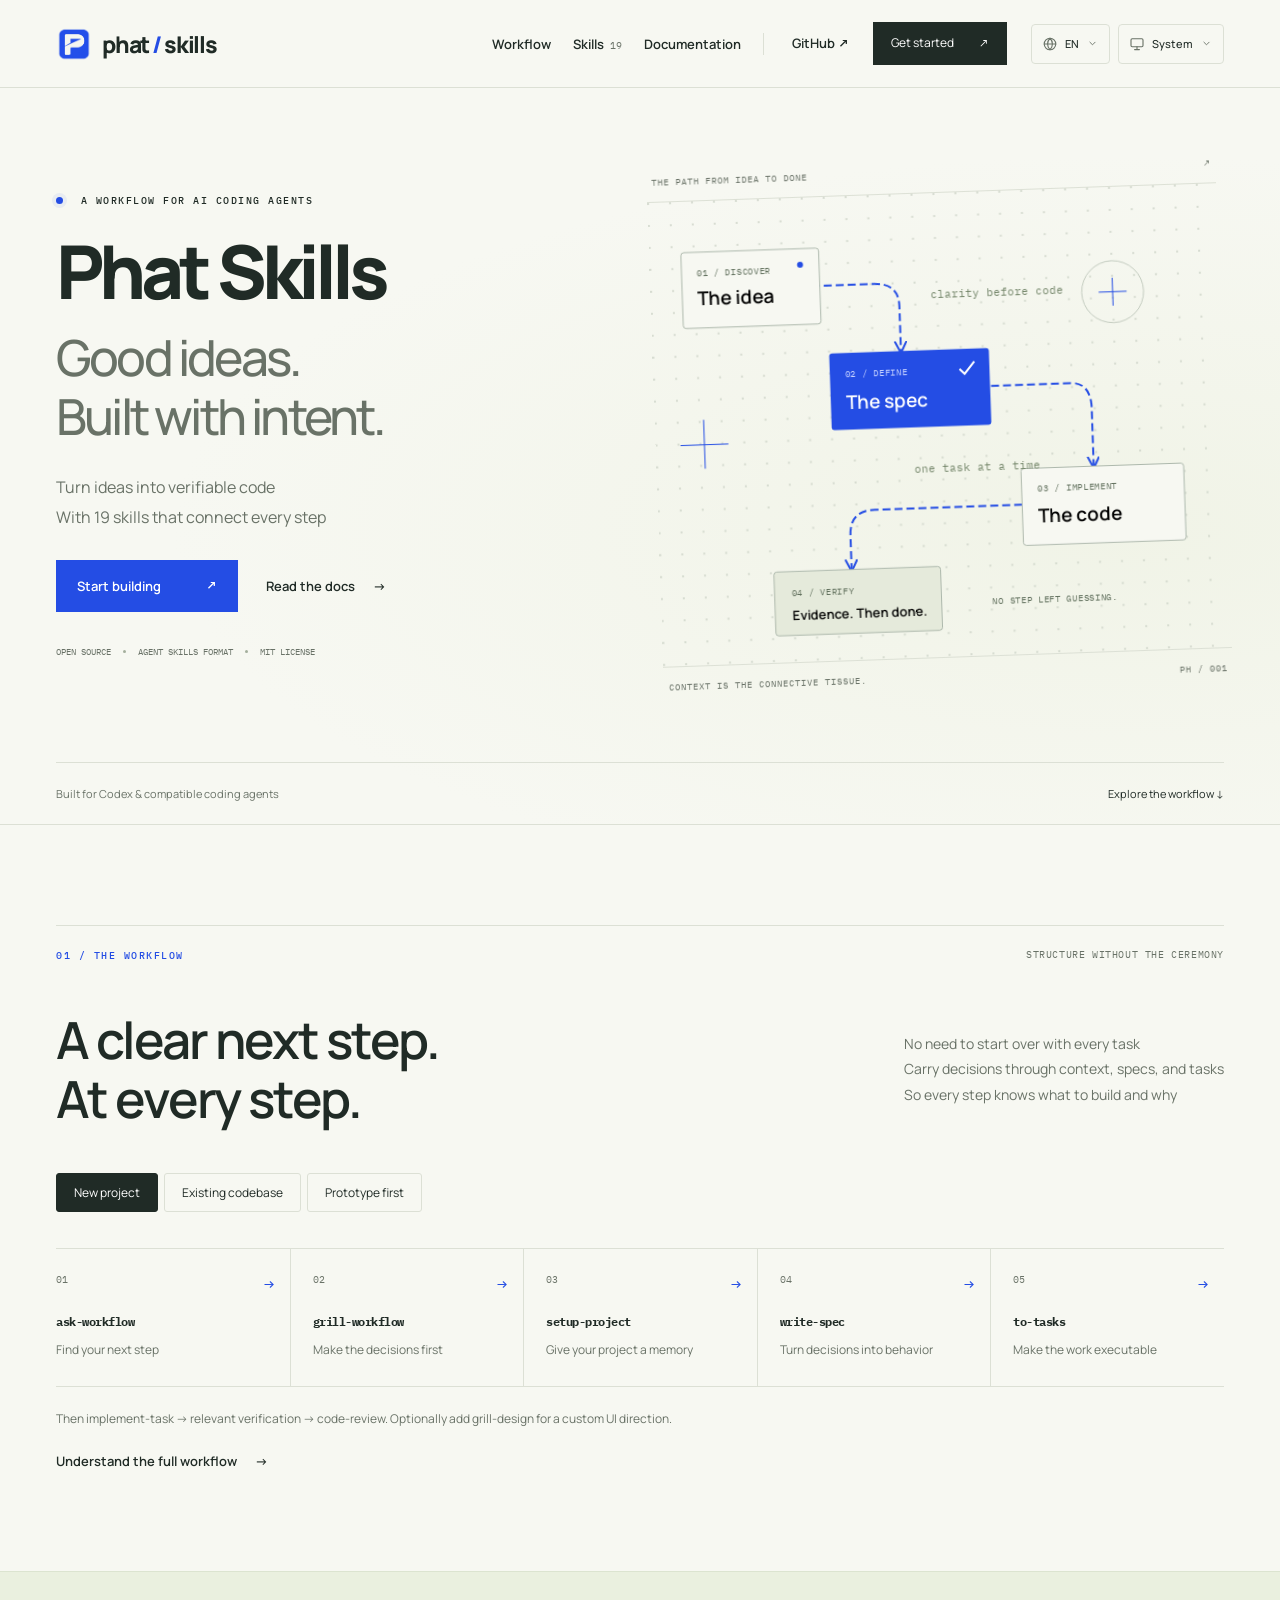
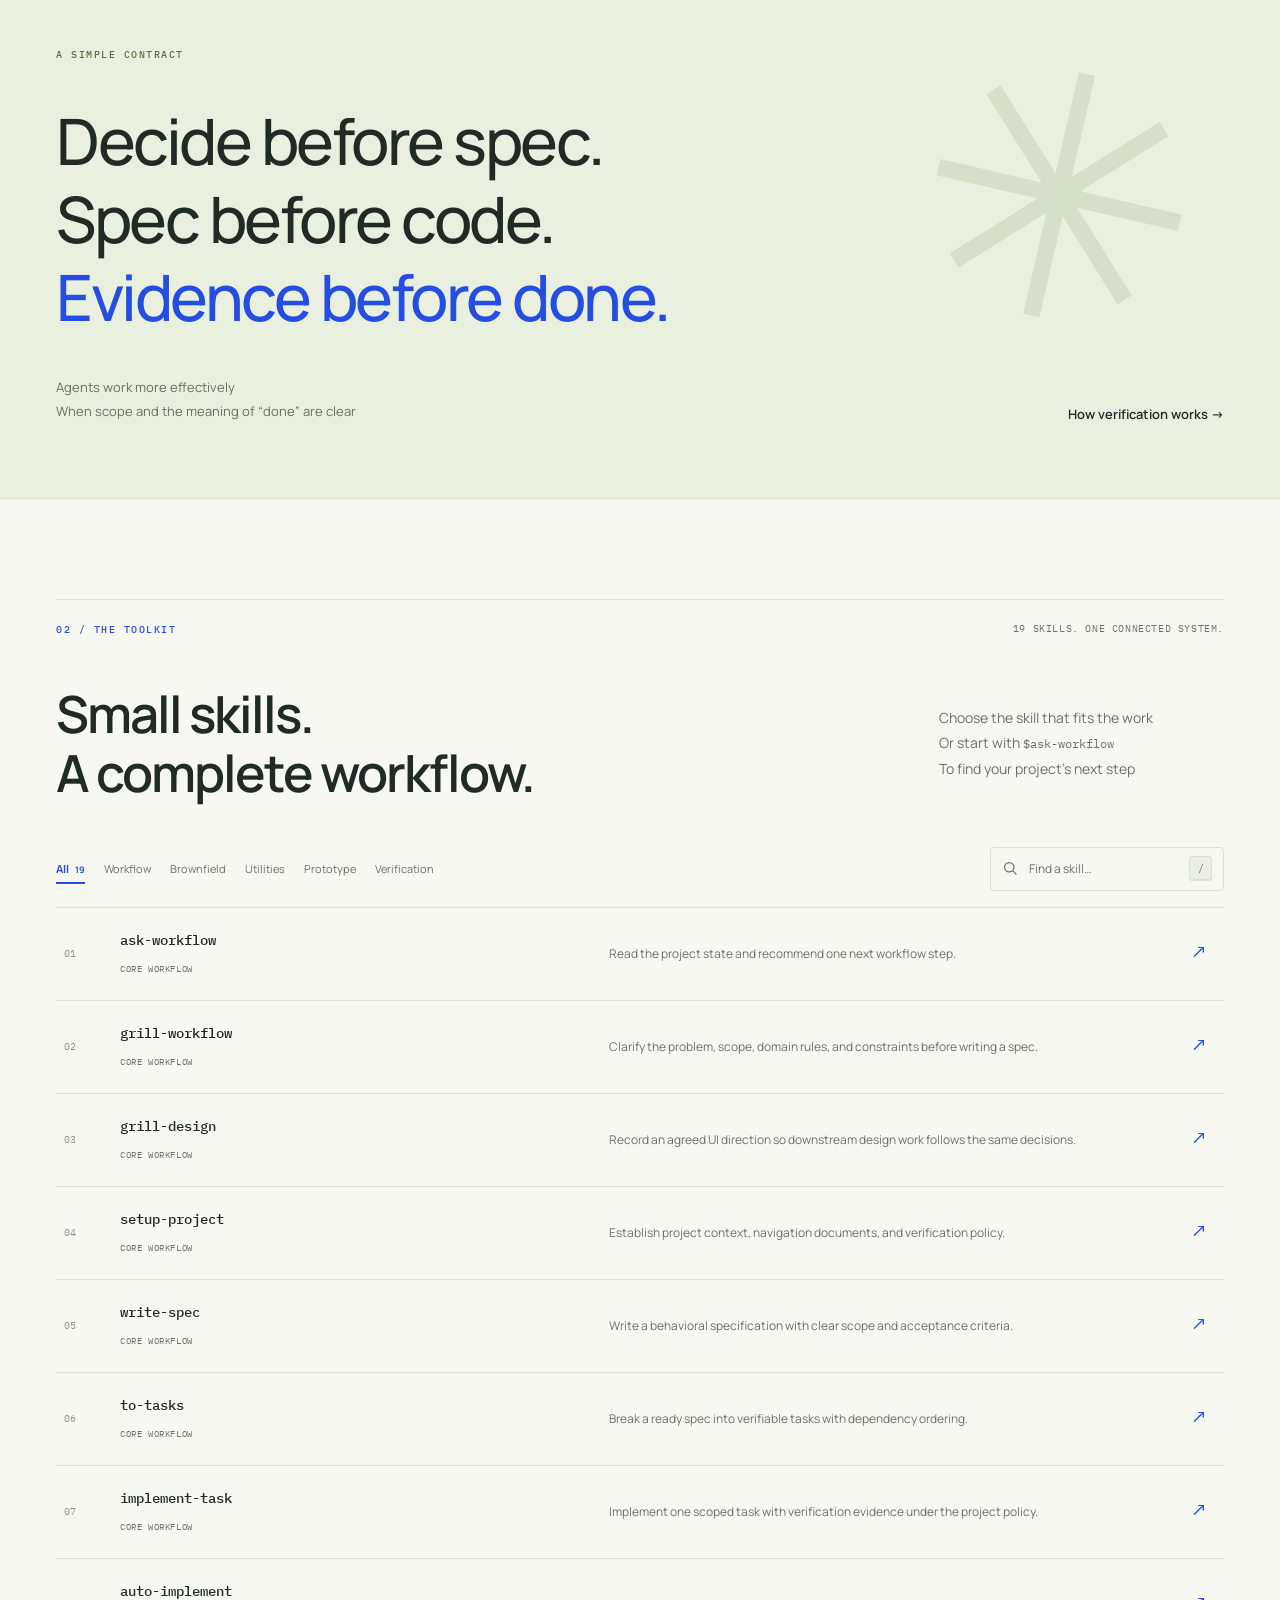
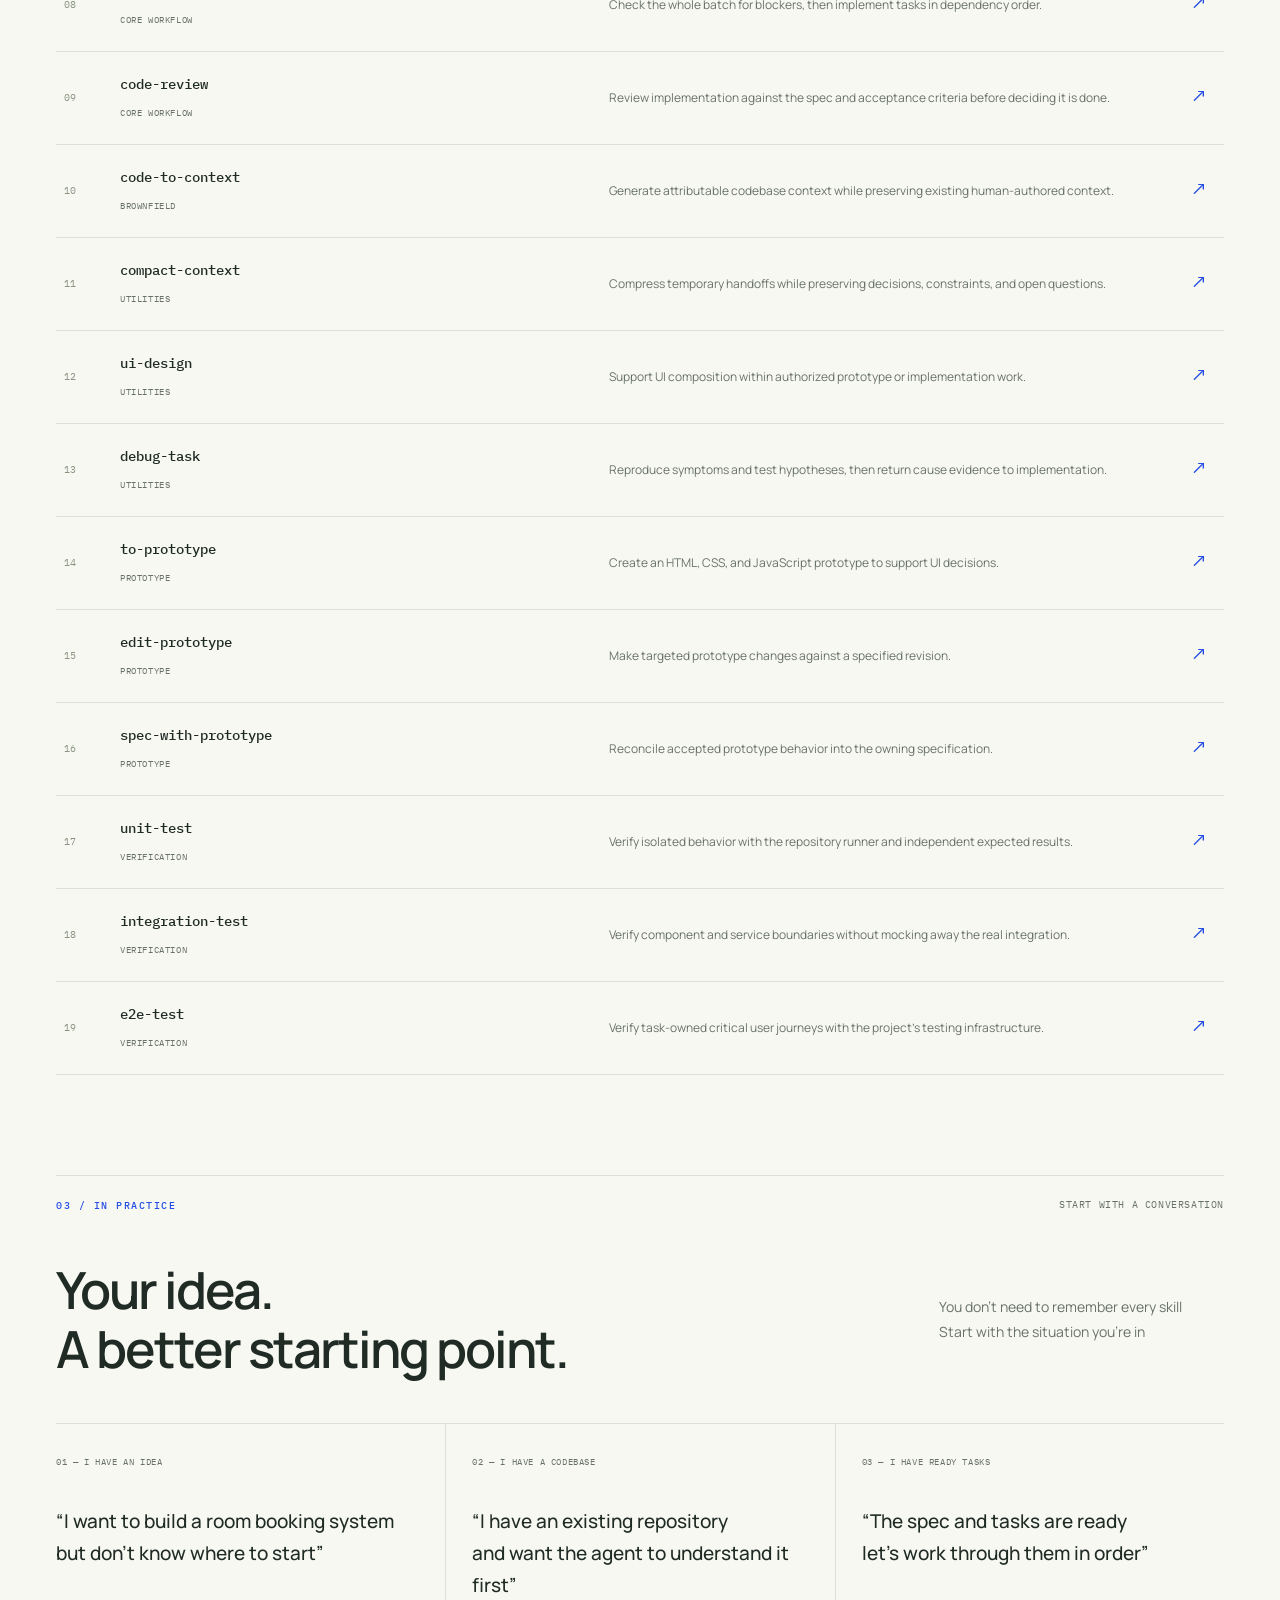
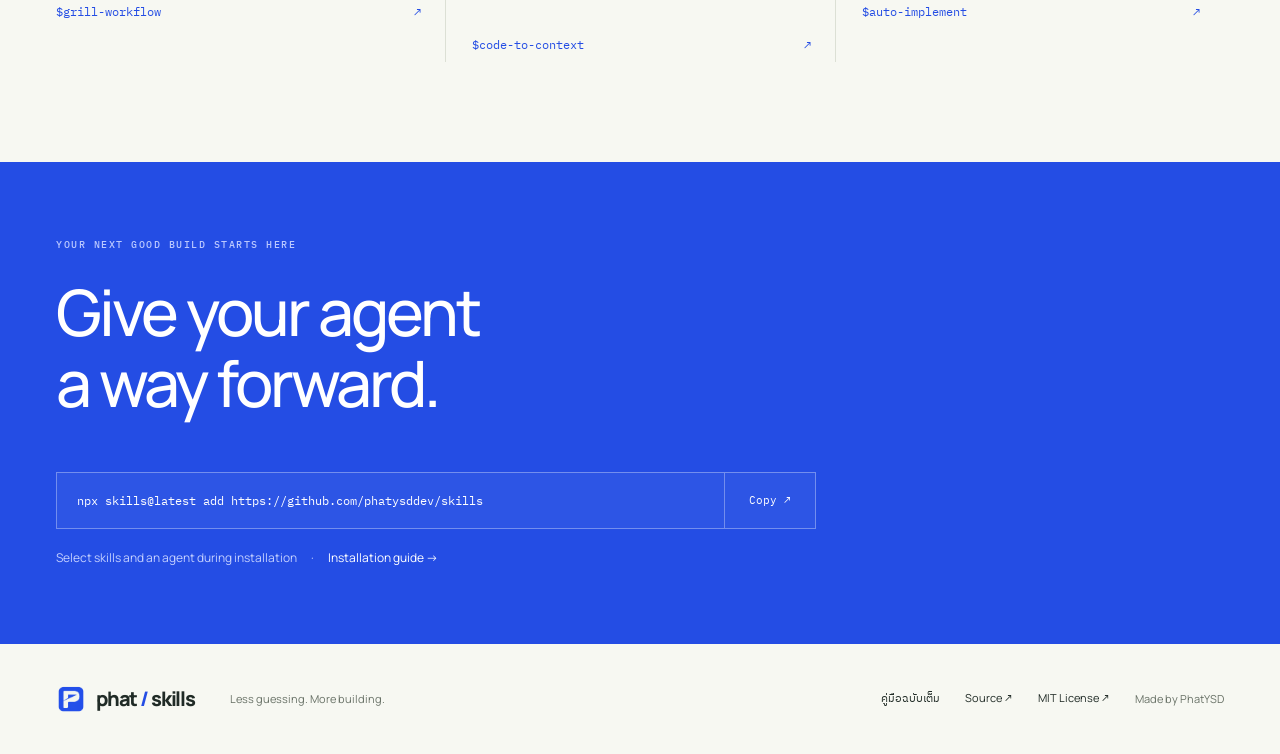
==== commit ae1436e9: "Add initial site structure and documentation - Created 404.html for handling not found pages with a " ====
--- a/index.html
+++ b/index.html
@@ -1,10 +1,56 @@
 <!doctype html>
-<html lang="th"><head><meta charset="utf-8"><meta name="viewport" content="width=device-width, initial-scale=1"><meta name="theme-color" content="#f7f8f2"><meta name="description" content="Phat Skills — 19 connected skills for AI coding agents. From product decisions to specs, implementation, and review. คู่มือและตัวอย่างการใช้งานครบทุก skill."><title>From idea to evidence · Phat Skills</title><link rel="icon" href="assets/brand/phatysd-icon.png" type="image/png"><script src="preferences.js"></script><link rel="stylesheet" href="styles.css"><script src="catalog.js" defer></script><script src="translations.js" defer></script><script src="i18n.js" defer></script><script src="controls.js" defer></script><script src="script.js" defer></script></head><body><a class="skip-link" href="#main">ข้ามไปเนื้อหา</a><header class="header"><a class="brand" href="index.html" aria-label="Phat Skills home"><img src="assets/brand/phatysd-icon.png" width="36" height="36" alt="" decoding="async">phat<span>/</span>skills</a><nav id="navigation" aria-label="Main navigation"><a href="index.html#workflow">Workflow</a><a href="index.html#skills">Skills <small>19</small></a><a href="docs.html">Documentation</a><a class="source-link" href="https://github.com/phatysddev/skills">GitHub ↗</a></nav><a class="nav-cta" href="docs.html#installation">Get started <span>↗</span></a><div class="preferences" aria-label="Display preferences"><div class="language-control"><span class="sr-only" id="language-label">Language</span><select id="language-select" aria-label="Language"><option value="th">ไทย</option><option value="en">EN</option></select></div><div class="theme-control"><span class="sr-only" id="theme-label">Theme</span><select id="theme-select" aria-label="Theme"><option value="system">System</option><option value="light">Light</option><option value="dark">Dark</option></select></div></div><button class="menu-button" aria-expanded="false" aria-controls="navigation" aria-label="เปิดเมนู">☰</button></header><main id="main">
+<html lang="th"><head><meta charset="utf-8"><meta name="viewport" content="width=device-width, initial-scale=1"><meta name="theme-color" content="#f7f8f2"><!-- seo-head:start -->
+<title>Phat Skills — 19 Agent Skills สำหรับ AI Coding Agents</title>
+<meta name="description" content="Phat Skills ชุด 19 skills แบบโอเพนซอร์สสำหรับ Codex และ coding agents: ตัดสินใจ วางสเปก พัฒนา ทดสอบ และรีวิว พร้อมคู่มือติดตั้งและตัวอย่างใช้งาน">
+<link rel="canonical" href="https://phatysd.me/">
+<meta name="robots" content="index,follow,max-image-preview:large,max-snippet:-1,max-video-preview:-1">
+<meta name="author" content="PhatYSD">
+<meta property="og:type" content="website">
+<meta property="og:site_name" content="Phat Skills">
+<meta property="og:title" content="Phat Skills — 19 Agent Skills สำหรับ AI Coding Agents">
+<meta property="og:description" content="Phat Skills ชุด 19 skills แบบโอเพนซอร์สสำหรับ Codex และ coding agents: ตัดสินใจ วางสเปก พัฒนา ทดสอบ และรีวิว พร้อมคู่มือติดตั้งและตัวอย่างใช้งาน">
+<meta property="og:url" content="https://phatysd.me/">
+<meta property="og:locale" content="th_TH">
+<meta property="og:locale:alternate" content="en_US">
+<meta property="og:image" content="https://phatysd.me/assets/brand/phatysd-icon.png">
+<meta property="og:image:alt" content="PhatYSD logo">
+<meta name="twitter:card" content="summary">
+<meta name="twitter:title" content="Phat Skills — 19 Agent Skills สำหรับ AI Coding Agents">
+<meta name="twitter:description" content="Phat Skills ชุด 19 skills แบบโอเพนซอร์สสำหรับ Codex และ coding agents: ตัดสินใจ วางสเปก พัฒนา ทดสอบ และรีวิว พร้อมคู่มือติดตั้งและตัวอย่างใช้งาน">
+<meta name="twitter:image" content="https://phatysd.me/assets/brand/phatysd-icon.png">
+<script type="application/ld+json">{"@context":"https://schema.org","@graph":[{"@type":"Person","@id":"https://phatysd.me/#creator","name":"PhatYSD"},{"@type":"WebSite","@id":"https://phatysd.me/#website","url":"https://phatysd.me/","name":"Phat Skills","inLanguage":["th","en"],"creator":{"@id":"https://phatysd.me/#creator"}},{"@type":"WebPage","@id":"https://phatysd.me/#page","url":"https://phatysd.me/","name":"Phat Skills — 19 Agent Skills สำหรับ AI Coding Agents","description":"Phat Skills ชุด 19 skills แบบโอเพนซอร์สสำหรับ Codex และ coding agents: ตัดสินใจ วางสเปก พัฒนา ทดสอบ และรีวิว พร้อมคู่มือติดตั้งและตัวอย่างใช้งาน","inLanguage":["th","en"],"isPartOf":{"@id":"https://phatysd.me/#website"},"about":{"@id":"https://phatysd.me/#software"}},{"@type":"SoftwareSourceCode","@id":"https://phatysd.me/#software","name":"Phat Skills","description":"19 open-source skills for AI coding agents: product decisions, context, specifications, implementation, verification, and review.","codeRepository":"https://github.com/phatysddev/skills","url":"https://phatysd.me/","license":"https://github.com/phatysddev/skills/blob/main/LICENSE","author":{"@id":"https://phatysd.me/#creator"}}]}</script>
+<!-- seo-head:end --><link rel="icon" href="assets/brand/phatysd-icon.png" type="image/png"><script src="preferences.js"></script><link rel="stylesheet" href="styles.css"><script src="catalog.js" defer></script><script src="translations.js" defer></script><script src="i18n.js" defer></script><script src="controls.js" defer></script><script src="script.js" defer></script></head><body><a class="skip-link" href="#main">ข้ามไปเนื้อหา</a><header class="header"><a class="brand" href="index.html" aria-label="Phat Skills home"><img src="assets/brand/phatysd-icon.png" width="36" height="36" alt="" decoding="async">phat<span>/</span>skills</a><nav id="navigation" aria-label="Main navigation"><a href="index.html#workflow">Workflow</a><a href="index.html#skills">Skills <small>19</small></a><a href="docs.html">Documentation</a><a class="source-link" href="https://github.com/phatysddev/skills">GitHub ↗</a></nav><a class="nav-cta" href="docs.html#installation">Get started <span>↗</span></a><div class="preferences" aria-label="Display preferences"><div class="language-control"><span class="sr-only" id="language-label">Language</span><select id="language-select" aria-label="Language"><option value="th">ไทย</option><option value="en">EN</option></select></div><div class="theme-control"><span class="sr-only" id="theme-label">Theme</span><select id="theme-select" aria-label="Theme"><option value="system">System</option><option value="light">Light</option><option value="dark">Dark</option></select></div></div><button class="menu-button" aria-expanded="false" aria-controls="navigation" aria-label="เปิดเมนู">☰</button></header><main id="main">
 <section class="hero"><div class="hero-inner wrap"><div class="hero-copy"><p class="eyebrow"><span class="live-dot"></span> A WORKFLOW FOR AI CODING AGENTS</p><h1>Phat Skills<span>Good ideas.<br>Built with intent.</span></h1><p class="hero-description">เปลี่ยนไอเดียให้เป็นโค้ดที่ตรวจสอบได้<br>ด้วย 19 skills ที่เชื่อมทุกขั้นตอนเข้าด้วยกัน</p><div class="hero-actions"><a class="button primary" href="docs.html#installation">Start building <span>↗</span></a><a class="text-link" href="docs.html">Read the docs <span>→</span></a></div><div class="hero-note"><span>OPEN SOURCE</span><i></i><span>AGENT SKILLS FORMAT</span><i></i><span>MIT LICENSE</span></div></div>
 <div class="workflow-art" aria-label="Decisions flow through context, specification, tasks, implementation and review"><div class="art-label">THE PATH FROM IDEA TO DONE <span>↗</span></div><svg viewBox="0 0 570 465" role="img" aria-label="Connected workflow from idea to reviewed code"><defs><pattern id="dots" width="22" height="22" patternUnits="userSpaceOnUse"><circle cx="1" cy="1" r="1" fill="#cdd3c7"/></pattern><marker id="arrow" markerWidth="7" markerHeight="7" refX="5" refY="3" orient="auto"><path d="M0 0L6 3L0 6" fill="none" stroke="#244de4"/></marker></defs><rect width="570" height="465" fill="url(#dots)"/><g fill="none" stroke="#244de4" stroke-width="2" marker-end="url(#arrow)"><path class="flow-path" d="M114 89H225Q249 89 249 112V157"/><path class="flow-path" d="M338 195H417Q438 195 438 221V279"/><path class="flow-path" d="M365 315H217Q192 315 192 340V374"/></g><g class="art-node n1"><rect x="32" y="51" width="138" height="76" rx="3" fill="#f7f8f2" stroke="#aeb9ad"/><text x="47" y="75" class="svg-small">01 / DISCOVER</text><text x="47" y="104">The idea</text><circle cx="151" cy="67" r="3" fill="#244de4"/></g><g class="art-node n2"><rect x="177" y="157" width="160" height="77" rx="3" fill="#244de4"/><text x="192" y="181" class="svg-small light">02 / DEFINE</text><text x="192" y="213" fill="white">The spec</text><path d="M307 177l5 5 10-12" fill="none" stroke="white" stroke-width="2"/></g><g class="art-node n3"><rect x="365" y="279" width="163" height="77" rx="3" fill="#f7f8f2" stroke="#aeb9ad"/><text x="381" y="303" class="svg-small">03 / IMPLEMENT</text><text x="381" y="334">The code</text></g><g class="art-node n4"><rect x="114" y="374" width="167" height="64" rx="3" fill="#e5eadb" stroke="#aeb9ad"/><text x="131" y="399" class="svg-small">04 / VERIFY</text><text x="131" y="423">Evidence. Then done.</text></g><text x="281" y="105" class="svg-note">clarity before code</text><text x="258" y="279" class="svg-note">one task at a time</text><path d="M49 219v49m-24-24h48" stroke="#244de4" stroke-width="1"/><circle cx="463" cy="105" r="31" fill="none" stroke="#c4ccc0"/><path d="M449 105h28m-14-14v28" stroke="#244de4"/><text x="332" y="414" class="svg-small">NO STEP LEFT GUESSING.</text></svg><div class="art-footer"><span>CONTEXT IS THE CONNECTIVE TISSUE.</span><span>PH / 001</span></div></div></div><div class="hero-bottom wrap"><span>Built for Codex & compatible coding agents</span><a href="#workflow">Explore the workflow ↓</a></div></section>
-<section id="workflow" class="section wrap"><div class="section-top"><p class="eyebrow">01 / THE WORKFLOW</p><span class="mono muted">STRUCTURE WITHOUT THE CEREMONY</span></div><div class="section-heading"><h2>A clear next step.<br>At every step.</h2><p>ไม่ต้องเริ่มใหม่ทุกครั้งที่เปลี่ยนงาน<br>ส่งต่อการตัดสินใจผ่าน context, spec และ task<br>เพื่อให้ทุกขั้นตอนรู้ว่ากำลังสร้างอะไร และเพราะอะไร</p></div><div class="path-controls" role="group" aria-label="เลือก workflow"><button class="active" data-path="new" aria-pressed="true">New project</button><button data-path="existing" aria-pressed="false">Existing codebase</button><button data-path="prototype" aria-pressed="false">Prototype first</button></div><div id="workflow-steps" class="workflow-steps" aria-live="polite"></div><p class="path-note" id="path-note"></p><a class="text-link" href="docs.html#workflow">Understand the full workflow <span>→</span></a></section>
+<section id="workflow" class="section wrap"><div class="section-top"><p class="eyebrow">01 / THE WORKFLOW</p><span class="mono muted">STRUCTURE WITHOUT THE CEREMONY</span></div><div class="section-heading"><h2>A clear next step.<br>At every step.</h2><p>ไม่ต้องเริ่มใหม่ทุกครั้งที่เปลี่ยนงาน<br>ส่งต่อการตัดสินใจผ่าน context, spec และ task<br>เพื่อให้ทุกขั้นตอนรู้ว่ากำลังสร้างอะไร และเพราะอะไร</p></div><div class="path-controls" role="group" aria-label="เลือก workflow"><button class="active" data-path="new" aria-pressed="true">New project</button><button data-path="existing" aria-pressed="false">Existing codebase</button><button data-path="prototype" aria-pressed="false">Prototype first</button></div><div id="workflow-steps" class="workflow-steps" aria-live="polite"><!-- static-workflow:start -->
+<div class="workflow-step"><span class="step-num">01<span>→</span></span><div><h3><a href="docs.html#skill-ask-workflow">ask-workflow</a></h3><p>Find your next step</p></div></div>
+<div class="workflow-step"><span class="step-num">02<span>→</span></span><div><h3><a href="docs.html#skill-grill-workflow">grill-workflow</a></h3><p>Make the decisions first</p></div></div>
+<div class="workflow-step"><span class="step-num">03<span>→</span></span><div><h3><a href="docs.html#skill-setup-project">setup-project</a></h3><p>Give your project a memory</p></div></div>
+<div class="workflow-step"><span class="step-num">04<span>→</span></span><div><h3><a href="docs.html#skill-write-spec">write-spec</a></h3><p>Turn decisions into behavior</p></div></div>
+<div class="workflow-step"><span class="step-num">05<span>→</span></span><div><h3><a href="docs.html#skill-to-tasks">to-tasks</a></h3><p>Make the work executable</p></div></div>
+<!-- static-workflow:end --></div><p class="path-note" id="path-note"></p><a class="text-link" href="docs.html#workflow">Understand the full workflow <span>→</span></a></section>
 <section class="principles"><div class="wrap principles-inner"><p class="eyebrow">A SIMPLE CONTRACT</p><h2>Decide before spec.<br>Spec before code.<br><span>Evidence before done.</span></h2><div class="principle-bottom"><p>Agent ทำงานได้คล่องขึ้น<br>เมื่อขอบเขตและนิยามคำว่า “เสร็จ” ชัดเจน</p><a class="text-link" href="docs.html#verification">How verification works →</a></div></div><span class="giant-asterisk" aria-hidden="true">✳</span></section>
-<section class="section wrap" id="skills"><div class="section-top"><p class="eyebrow">02 / THE TOOLKIT</p><span class="mono muted">19 SKILLS. ONE CONNECTED SYSTEM.</span></div><div class="section-heading"><h2>Small skills.<br>A complete workflow.</h2><p>เลือกใช้ skill ที่ตรงกับงาน<br>หรือเริ่มที่ <code>$ask-workflow</code><br>เพื่อหาขั้นตอนถัดไปของโปรเจกต์</p></div><div class="catalog-toolbar"><div class="filters" role="group" aria-label="Skill categories"><button class="active" data-filter="All" aria-pressed="true">All <small>19</small></button><button data-filter="Core workflow" aria-pressed="false">Workflow</button><button data-filter="Brownfield" aria-pressed="false">Brownfield</button><button data-filter="Utilities" aria-pressed="false">Utilities</button><button data-filter="Prototype" aria-pressed="false">Prototype</button><button data-filter="Verification" aria-pressed="false">Verification</button></div><div class="search-field"><svg class="search-icon" viewBox="0 0 20 20" fill="none" aria-hidden="true"><circle cx="8.5" cy="8.5" r="5.5"></circle><path d="m12.5 12.5 4 4"></path></svg><input id="skill-search" type="search" placeholder="Find a skill…" aria-label="ค้นหา skill"><kbd aria-hidden="true">/</kbd></div></div><p id="result-count" class="sr-only" role="status"></p><div id="skill-list" class="skill-list"></div><noscript><p>เปิด JavaScript เพื่อค้นหา skill หรือ <a href="https://github.com/phatysddev/skills#skill-catalog">อ่าน catalog ใน repository</a></p></noscript></section>
+<section class="section wrap" id="skills"><div class="section-top"><p class="eyebrow">02 / THE TOOLKIT</p><span class="mono muted">19 SKILLS. ONE CONNECTED SYSTEM.</span></div><div class="section-heading"><h2>Small skills.<br>A complete workflow.</h2><p>เลือกใช้ skill ที่ตรงกับงาน<br>หรือเริ่มที่ <code>$ask-workflow</code><br>เพื่อหาขั้นตอนถัดไปของโปรเจกต์</p></div><div class="catalog-toolbar"><div class="filters" role="group" aria-label="Skill categories"><button class="active" data-filter="All" aria-pressed="true">All <small>19</small></button><button data-filter="Core workflow" aria-pressed="false">Workflow</button><button data-filter="Brownfield" aria-pressed="false">Brownfield</button><button data-filter="Utilities" aria-pressed="false">Utilities</button><button data-filter="Prototype" aria-pressed="false">Prototype</button><button data-filter="Verification" aria-pressed="false">Verification</button></div><div class="search-field"><svg class="search-icon" viewBox="0 0 20 20" fill="none" aria-hidden="true"><circle cx="8.5" cy="8.5" r="5.5"></circle><path d="m12.5 12.5 4 4"></path></svg><input id="skill-search" type="search" placeholder="Find a skill…" aria-label="ค้นหา skill"><kbd aria-hidden="true">/</kbd></div></div><p id="result-count" class="sr-only" role="status"></p><div id="skill-list" class="skill-list"><!-- static-skills:start -->
+<a class="skill-row" href="docs.html#skill-ask-workflow"><span class="skill-index">01</span><div><h3>ask-workflow</h3><span class="skill-category">Core workflow</span></div><p>ให้ agent อ่านสถานะโปรเจกต์และแนะนำขั้นตอนถัดไปเพียงขั้นตอนเดียว</p><span class="row-arrow" aria-hidden="true">↗</span></a>
+<a class="skill-row" href="docs.html#skill-grill-workflow"><span class="skill-index">02</span><div><h3>grill-workflow</h3><span class="skill-category">Core workflow</span></div><p>ถามให้ชัดเรื่องปัญหา ขอบเขต กฎธุรกิจ และข้อจำกัด ก่อนเขียน spec</p><span class="row-arrow" aria-hidden="true">↗</span></a>
+<a class="skill-row" href="docs.html#skill-grill-design"><span class="skill-index">03</span><div><h3>grill-design</h3><span class="skill-category">Core workflow</span></div><p>บันทึกทิศทาง UI ที่ตกลงร่วมกัน เพื่อให้ขั้นตอนออกแบบใช้ข้อมูลชุดเดียวกัน</p><span class="row-arrow" aria-hidden="true">↗</span></a>
+<a class="skill-row" href="docs.html#skill-setup-project"><span class="skill-index">04</span><div><h3>setup-project</h3><span class="skill-category">Core workflow</span></div><p>จัดทำบริบทโปรเจกต์ เอกสารนำทาง และนโยบายการตรวจสอบงาน</p><span class="row-arrow" aria-hidden="true">↗</span></a>
+<a class="skill-row" href="docs.html#skill-write-spec"><span class="skill-index">05</span><div><h3>write-spec</h3><span class="skill-category">Core workflow</span></div><p>เขียน behavioral specification ที่มีขอบเขตและ acceptance criteria ชัดเจน</p><span class="row-arrow" aria-hidden="true">↗</span></a>
+<a class="skill-row" href="docs.html#skill-to-tasks"><span class="skill-index">06</span><div><h3>to-tasks</h3><span class="skill-category">Core workflow</span></div><p>แยก spec ที่พร้อมแล้วเป็นงานย่อยที่ตรวจสอบได้ พร้อมลำดับ dependency</p><span class="row-arrow" aria-hidden="true">↗</span></a>
+<a class="skill-row" href="docs.html#skill-implement-task"><span class="skill-index">07</span><div><h3>implement-task</h3><span class="skill-category">Core workflow</span></div><p>ทำงานหนึ่ง task ให้ครบขอบเขต พร้อมหลักฐานตรวจสอบตามนโยบายโปรเจกต์</p><span class="row-arrow" aria-hidden="true">↗</span></a>
+<a class="skill-row" href="docs.html#skill-auto-implement"><span class="skill-index">08</span><div><h3>auto-implement</h3><span class="skill-category">Core workflow</span></div><p>ตรวจ blockers ทั้งชุดก่อน แล้วทำ task ตาม dependency ทีละงาน</p><span class="row-arrow" aria-hidden="true">↗</span></a>
+<a class="skill-row" href="docs.html#skill-code-review"><span class="skill-index">09</span><div><h3>code-review</h3><span class="skill-category">Core workflow</span></div><p>ตรวจ implementation เทียบกับ spec และ acceptance criteria ก่อนตัดสินว่า done</p><span class="row-arrow" aria-hidden="true">↗</span></a>
+<a class="skill-row" href="docs.html#skill-code-to-context"><span class="skill-index">10</span><div><h3>code-to-context</h3><span class="skill-category">Brownfield</span></div><p>สร้างบริบทจากโค้ดพร้อมแหล่งอ้างอิง โดยรักษา context ที่เขียนไว้แล้ว</p><span class="row-arrow" aria-hidden="true">↗</span></a>
+<a class="skill-row" href="docs.html#skill-compact-context"><span class="skill-index">11</span><div><h3>compact-context</h3><span class="skill-category">Utilities</span></div><p>ย่อ handoff ชั่วคราวโดยรักษาข้อสรุป ข้อจำกัด และคำถามที่ยังเปิดอยู่</p><span class="row-arrow" aria-hidden="true">↗</span></a>
+<a class="skill-row" href="docs.html#skill-ui-design"><span class="skill-index">12</span><div><h3>ui-design</h3><span class="skill-category">Utilities</span></div><p>ช่วยจัดองค์ประกอบ UI ภายในงาน prototype หรือ implementation ที่อนุญาต</p><span class="row-arrow" aria-hidden="true">↗</span></a>
+<a class="skill-row" href="docs.html#skill-debug-task"><span class="skill-index">13</span><div><h3>debug-task</h3><span class="skill-category">Utilities</span></div><p>ทำ reproduction และทดสอบสมมติฐานเพื่อหาสาเหตุ โดยส่งหลักฐานกลับไปให้งาน implementation</p><span class="row-arrow" aria-hidden="true">↗</span></a>
+<a class="skill-row" href="docs.html#skill-to-prototype"><span class="skill-index">14</span><div><h3>to-prototype</h3><span class="skill-category">Prototype</span></div><p>สร้าง prototype ด้วย HTML, CSS และ JavaScript เพื่อช่วยตัดสินใจเรื่อง UI</p><span class="row-arrow" aria-hidden="true">↗</span></a>
+<a class="skill-row" href="docs.html#skill-edit-prototype"><span class="skill-index">15</span><div><h3>edit-prototype</h3><span class="skill-category">Prototype</span></div><p>ปรับเฉพาะส่วนของ prototype ตาม revision ที่ระบุ</p><span class="row-arrow" aria-hidden="true">↗</span></a>
+<a class="skill-row" href="docs.html#skill-spec-with-prototype"><span class="skill-index">16</span><div><h3>spec-with-prototype</h3><span class="skill-category">Prototype</span></div><p>นำพฤติกรรมของ prototype ที่ยอมรับแล้วมาปรับให้ตรงกับ spec</p><span class="row-arrow" aria-hidden="true">↗</span></a>
+<a class="skill-row" href="docs.html#skill-unit-test"><span class="skill-index">17</span><div><h3>unit-test</h3><span class="skill-category">Verification</span></div><p>ตรวจพฤติกรรมแยกส่วนด้วย test runner ของ repo และ expected results ที่เป็นอิสระ</p><span class="row-arrow" aria-hidden="true">↗</span></a>
+<a class="skill-row" href="docs.html#skill-integration-test"><span class="skill-index">18</span><div><h3>integration-test</h3><span class="skill-category">Verification</span></div><p>ตรวจการทำงานร่วมกันของ component และ service โดยไม่ mock จนขอบเขตจริงหายไป</p><span class="row-arrow" aria-hidden="true">↗</span></a>
+<a class="skill-row" href="docs.html#skill-e2e-test"><span class="skill-index">19</span><div><h3>e2e-test</h3><span class="skill-category">Verification</span></div><p>ตรวจ user journey สำคัญที่อยู่ในขอบเขต task ด้วยระบบทดสอบของโปรเจกต์</p><span class="row-arrow" aria-hidden="true">↗</span></a>
+<!-- static-skills:end --></div><noscript><p>เปิด JavaScript เพื่อค้นหา skill หรือ <a href="https://github.com/phatysddev/skills#skill-catalog">อ่าน catalog ใน repository</a></p></noscript></section>
 <section class="section examples wrap" id="examples"><div class="section-top"><p class="eyebrow">03 / IN PRACTICE</p><span class="mono muted">START WITH A CONVERSATION</span></div><div class="section-heading"><h2>Your idea.<br>A better starting point.</h2><p>ไม่ต้องจำทุก skill<br>เริ่มจากสถานการณ์ที่คุณกำลังเจอ</p></div><div class="example-grid"><a href="docs.html#skill-grill-workflow"><span class="mono">01 — I HAVE AN IDEA</span><h3>“อยากทำระบบจองห้อง<br>แต่ยังไม่รู้จะเริ่มตรงไหน”</h3><code>$grill-workflow <span>↗</span></code></a><a href="docs.html#skill-code-to-context"><span class="mono">02 — I HAVE A CODEBASE</span><h3>“มี repo อยู่แล้ว<br>อยากให้ agent เข้าใจก่อน”</h3><code>$code-to-context <span>↗</span></code></a><a href="docs.html#skill-auto-implement"><span class="mono">03 — I HAVE READY TASKS</span><h3>“Spec พร้อม Tasks พร้อม<br>เริ่มทำตามลำดับได้เลย”</h3><code>$auto-implement <span>↗</span></code></a></div></section>
 <section class="install-section" id="install"><div class="wrap"><p class="eyebrow">YOUR NEXT GOOD BUILD STARTS HERE</p><h2>Give your agent<br>a way forward.</h2><div class="install-command"><code>npx skills@latest add https://github.com/phatysddev/skills</code><button data-copy="npx skills@latest add https://github.com/phatysddev/skills" aria-label="คัดลอกคำสั่งติดตั้ง">Copy ↗</button></div><p>เลือก skill และ agent ในขั้นตอนติดตั้ง <span>·</span> <a href="docs.html#installation">Installation guide →</a></p></div></section>
-</main><footer class="footer wrap"><a class="brand" href="index.html"><img src="assets/brand/phatysd-icon.png" width="30" height="30" alt="" decoding="async">phat<span>/</span>skills</a><p>Less guessing. More building.</p><a href="https://github.com/phatysddev/skills">Source ↗</a><a href="https://github.com/phatysddev/skills/blob/main/LICENSE">MIT License ↗</a><span>Made by PhatYSD</span></footer><div class="toast" role="status" aria-live="polite"></div></body></html>+</main><footer class="footer wrap"><a class="brand" href="index.html"><img src="assets/brand/phatysd-icon.png" width="30" height="30" alt="" decoding="async">phat<span>/</span>skills</a><p>Less guessing. More building.</p><a href="guide.html">คู่มือฉบับเต็ม</a><a href="https://github.com/phatysddev/skills">Source ↗</a><a href="https://github.com/phatysddev/skills/blob/main/LICENSE">MIT License ↗</a><span>Made by PhatYSD</span></footer><div class="toast" role="status" aria-live="polite"></div></body></html>
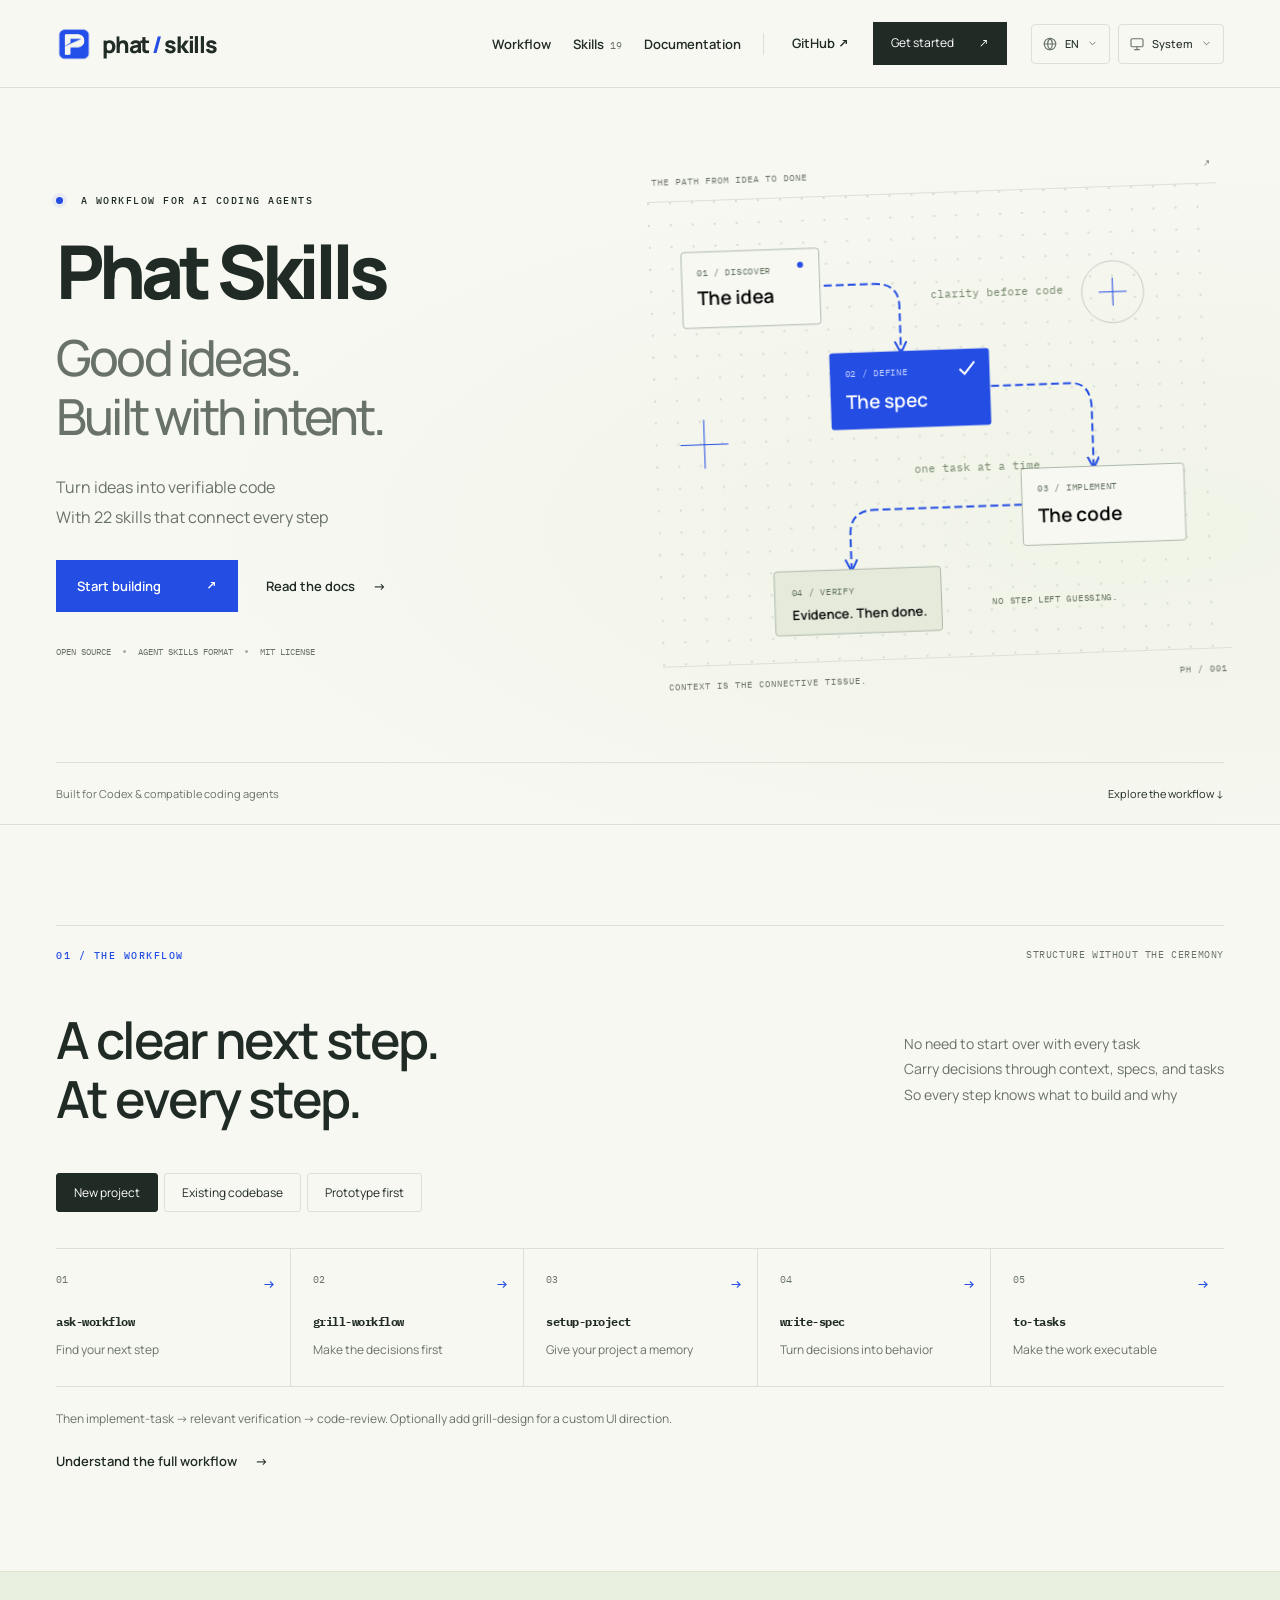
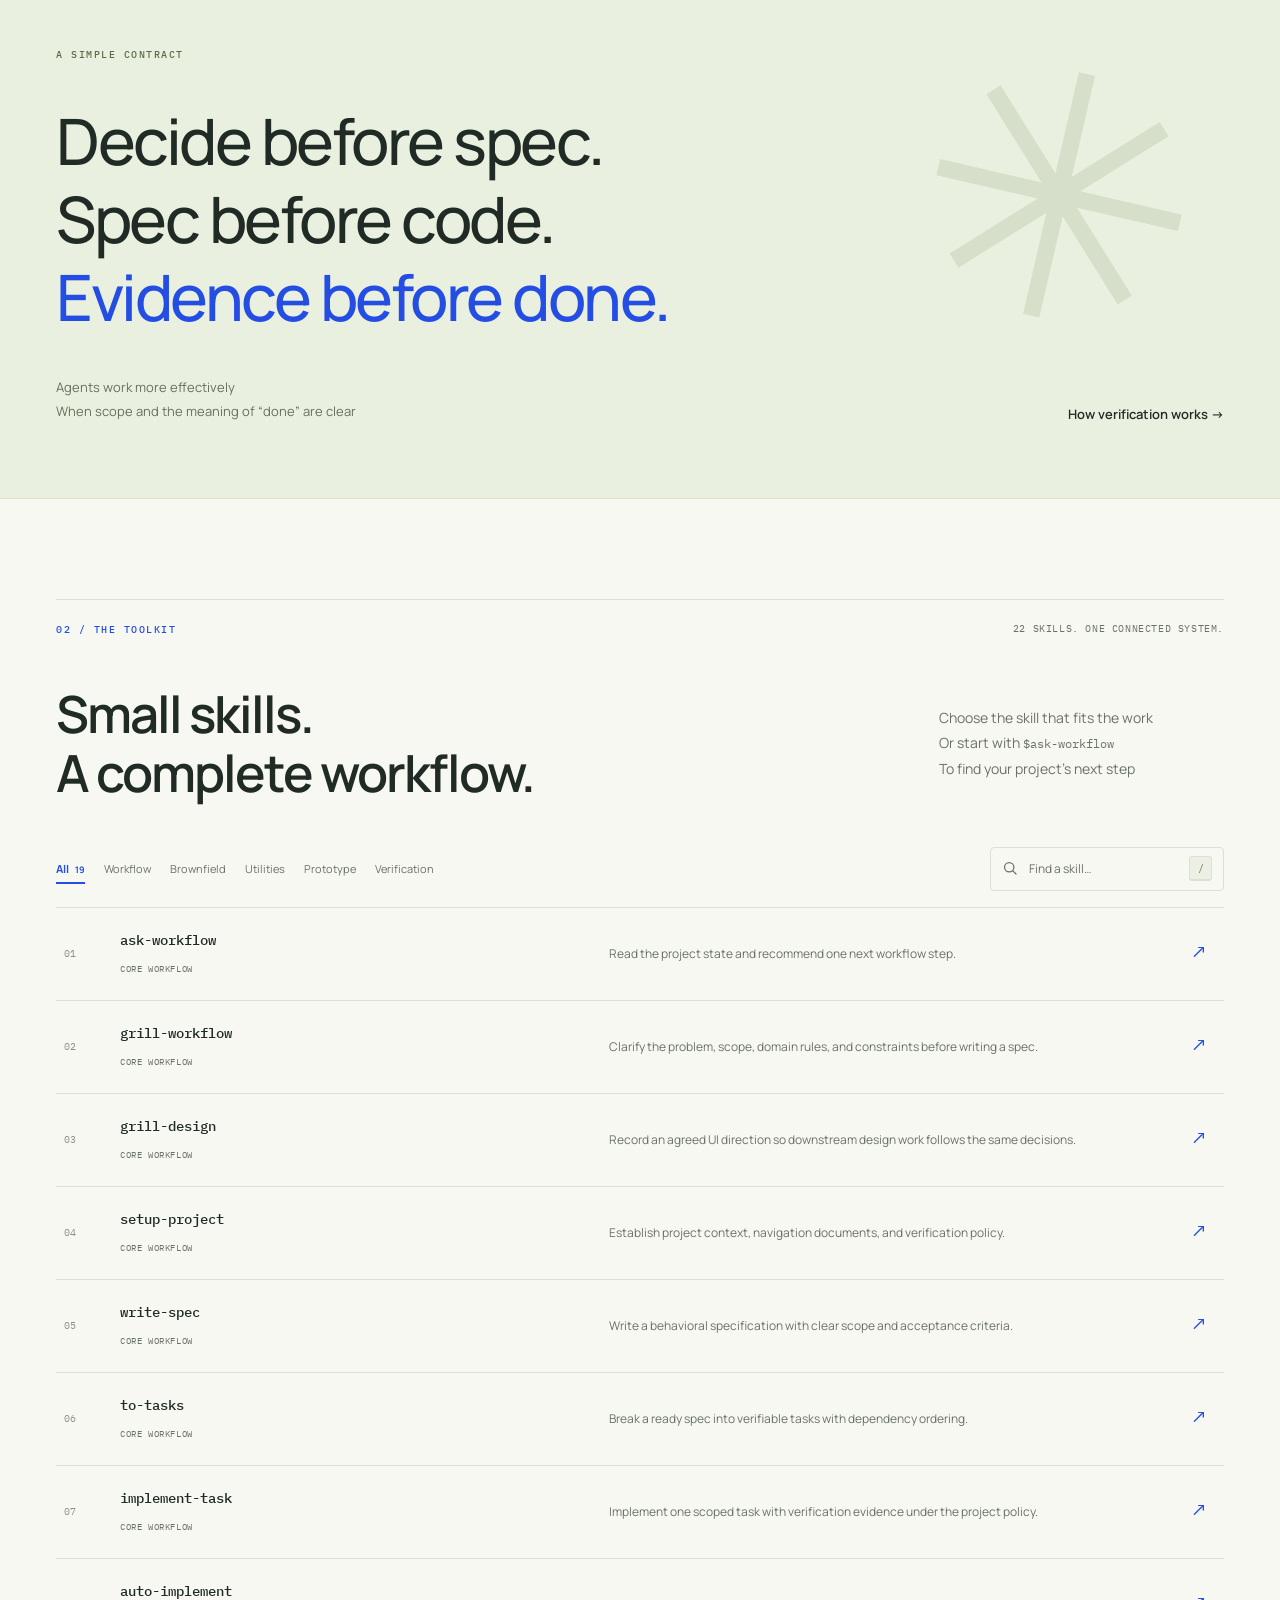
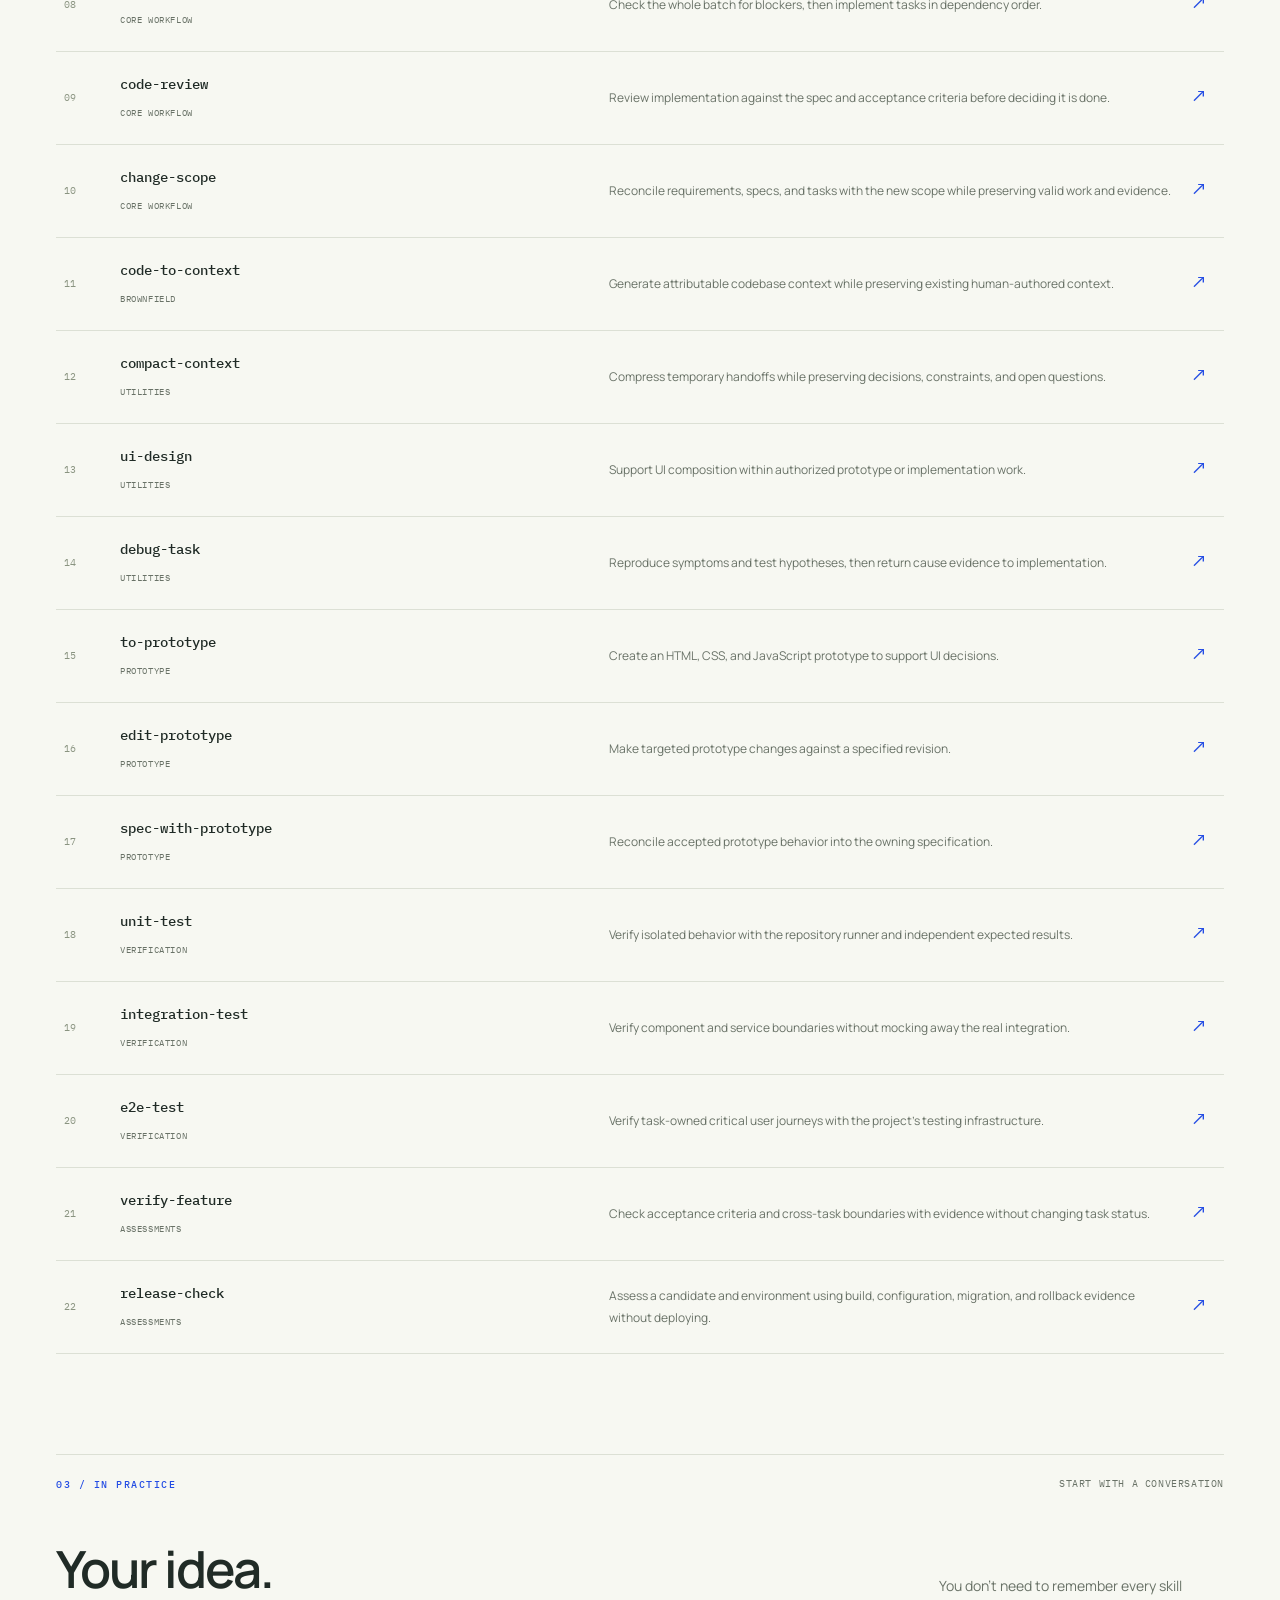
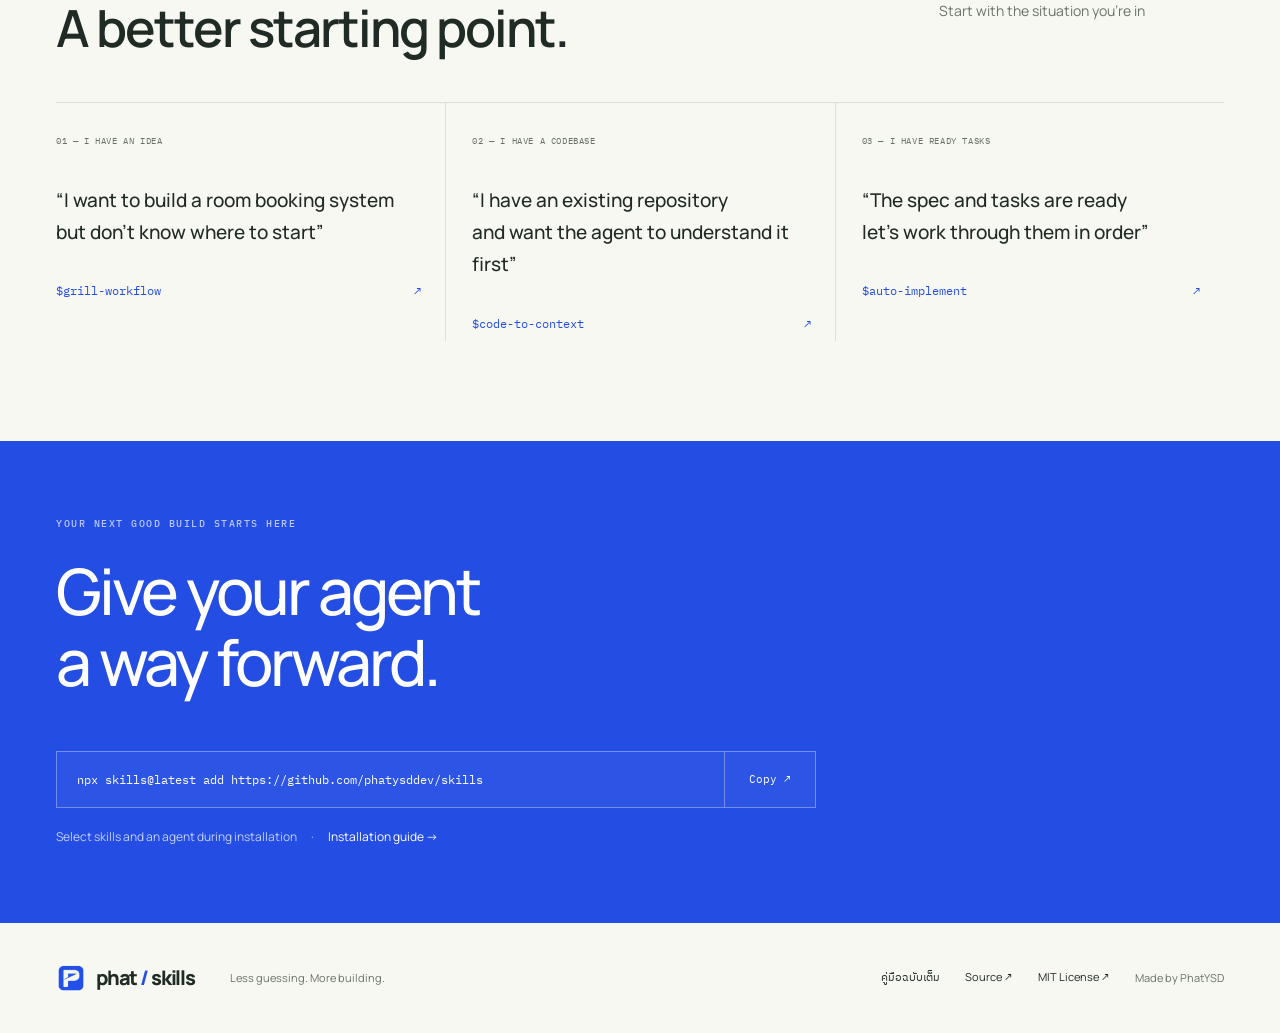
==== commit 0da6d8f4: "feat: Update Phat Skills to include 22 skills and add new assessment capabilities - Updated meta des" ====
--- a/index.html
+++ b/index.html
@@ -1,26 +1,26 @@
 <!doctype html>
 <html lang="th"><head><meta charset="utf-8"><meta name="viewport" content="width=device-width, initial-scale=1"><meta name="theme-color" content="#f7f8f2"><!-- seo-head:start -->
-<title>Phat Skills — 19 Agent Skills สำหรับ AI Coding Agents</title>
-<meta name="description" content="Phat Skills ชุด 19 skills แบบโอเพนซอร์สสำหรับ Codex และ coding agents: ตัดสินใจ วางสเปก พัฒนา ทดสอบ และรีวิว พร้อมคู่มือติดตั้งและตัวอย่างใช้งาน">
+<title>Phat Skills — 22 Agent Skills สำหรับ AI Coding Agents</title>
+<meta name="description" content="Phat Skills ชุด 22 skills แบบโอเพนซอร์สสำหรับ Codex และ coding agents: ตัดสินใจ วางสเปก พัฒนา ทดสอบ และรีวิว พร้อมคู่มือติดตั้งและตัวอย่างใช้งาน">
 <link rel="canonical" href="https://phatysd.me/">
 <meta name="robots" content="index,follow,max-image-preview:large,max-snippet:-1,max-video-preview:-1">
 <meta name="author" content="PhatYSD">
 <meta property="og:type" content="website">
 <meta property="og:site_name" content="Phat Skills">
-<meta property="og:title" content="Phat Skills — 19 Agent Skills สำหรับ AI Coding Agents">
-<meta property="og:description" content="Phat Skills ชุด 19 skills แบบโอเพนซอร์สสำหรับ Codex และ coding agents: ตัดสินใจ วางสเปก พัฒนา ทดสอบ และรีวิว พร้อมคู่มือติดตั้งและตัวอย่างใช้งาน">
+<meta property="og:title" content="Phat Skills — 22 Agent Skills สำหรับ AI Coding Agents">
+<meta property="og:description" content="Phat Skills ชุด 22 skills แบบโอเพนซอร์สสำหรับ Codex และ coding agents: ตัดสินใจ วางสเปก พัฒนา ทดสอบ และรีวิว พร้อมคู่มือติดตั้งและตัวอย่างใช้งาน">
 <meta property="og:url" content="https://phatysd.me/">
 <meta property="og:locale" content="th_TH">
 <meta property="og:locale:alternate" content="en_US">
 <meta property="og:image" content="https://phatysd.me/assets/brand/phatysd-icon.png">
 <meta property="og:image:alt" content="PhatYSD logo">
 <meta name="twitter:card" content="summary">
-<meta name="twitter:title" content="Phat Skills — 19 Agent Skills สำหรับ AI Coding Agents">
-<meta name="twitter:description" content="Phat Skills ชุด 19 skills แบบโอเพนซอร์สสำหรับ Codex และ coding agents: ตัดสินใจ วางสเปก พัฒนา ทดสอบ และรีวิว พร้อมคู่มือติดตั้งและตัวอย่างใช้งาน">
+<meta name="twitter:title" content="Phat Skills — 22 Agent Skills สำหรับ AI Coding Agents">
+<meta name="twitter:description" content="Phat Skills ชุด 22 skills แบบโอเพนซอร์สสำหรับ Codex และ coding agents: ตัดสินใจ วางสเปก พัฒนา ทดสอบ และรีวิว พร้อมคู่มือติดตั้งและตัวอย่างใช้งาน">
 <meta name="twitter:image" content="https://phatysd.me/assets/brand/phatysd-icon.png">
-<script type="application/ld+json">{"@context":"https://schema.org","@graph":[{"@type":"Person","@id":"https://phatysd.me/#creator","name":"PhatYSD"},{"@type":"WebSite","@id":"https://phatysd.me/#website","url":"https://phatysd.me/","name":"Phat Skills","inLanguage":["th","en"],"creator":{"@id":"https://phatysd.me/#creator"}},{"@type":"WebPage","@id":"https://phatysd.me/#page","url":"https://phatysd.me/","name":"Phat Skills — 19 Agent Skills สำหรับ AI Coding Agents","description":"Phat Skills ชุด 19 skills แบบโอเพนซอร์สสำหรับ Codex และ coding agents: ตัดสินใจ วางสเปก พัฒนา ทดสอบ และรีวิว พร้อมคู่มือติดตั้งและตัวอย่างใช้งาน","inLanguage":["th","en"],"isPartOf":{"@id":"https://phatysd.me/#website"},"about":{"@id":"https://phatysd.me/#software"}},{"@type":"SoftwareSourceCode","@id":"https://phatysd.me/#software","name":"Phat Skills","description":"19 open-source skills for AI coding agents: product decisions, context, specifications, implementation, verification, and review.","codeRepository":"https://github.com/phatysddev/skills","url":"https://phatysd.me/","license":"https://github.com/phatysddev/skills/blob/main/LICENSE","author":{"@id":"https://phatysd.me/#creator"}}]}</script>
+<script type="application/ld+json">{"@context":"https://schema.org","@graph":[{"@type":"Person","@id":"https://phatysd.me/#creator","name":"PhatYSD"},{"@type":"WebSite","@id":"https://phatysd.me/#website","url":"https://phatysd.me/","name":"Phat Skills","inLanguage":["th","en"],"creator":{"@id":"https://phatysd.me/#creator"}},{"@type":"WebPage","@id":"https://phatysd.me/#page","url":"https://phatysd.me/","name":"Phat Skills — 22 Agent Skills สำหรับ AI Coding Agents","description":"Phat Skills ชุด 22 skills แบบโอเพนซอร์สสำหรับ Codex และ coding agents: ตัดสินใจ วางสเปก พัฒนา ทดสอบ และรีวิว พร้อมคู่มือติดตั้งและตัวอย่างใช้งาน","inLanguage":["th","en"],"isPartOf":{"@id":"https://phatysd.me/#website"},"about":{"@id":"https://phatysd.me/#software"}},{"@type":"SoftwareSourceCode","@id":"https://phatysd.me/#software","name":"Phat Skills","description":"22 open-source skills for AI coding agents: product decisions, context, specifications, implementation, verification, and review.","codeRepository":"https://github.com/phatysddev/skills","url":"https://phatysd.me/","license":"https://github.com/phatysddev/skills/blob/main/LICENSE","author":{"@id":"https://phatysd.me/#creator"}}]}</script>
 <!-- seo-head:end --><link rel="icon" href="assets/brand/phatysd-icon.png" type="image/png"><script src="preferences.js"></script><link rel="stylesheet" href="styles.css"><script src="catalog.js" defer></script><script src="translations.js" defer></script><script src="i18n.js" defer></script><script src="controls.js" defer></script><script src="script.js" defer></script></head><body><a class="skip-link" href="#main">ข้ามไปเนื้อหา</a><header class="header"><a class="brand" href="index.html" aria-label="Phat Skills home"><img src="assets/brand/phatysd-icon.png" width="36" height="36" alt="" decoding="async">phat<span>/</span>skills</a><nav id="navigation" aria-label="Main navigation"><a href="index.html#workflow">Workflow</a><a href="index.html#skills">Skills <small>19</small></a><a href="docs.html">Documentation</a><a class="source-link" href="https://github.com/phatysddev/skills">GitHub ↗</a></nav><a class="nav-cta" href="docs.html#installation">Get started <span>↗</span></a><div class="preferences" aria-label="Display preferences"><div class="language-control"><span class="sr-only" id="language-label">Language</span><select id="language-select" aria-label="Language"><option value="th">ไทย</option><option value="en">EN</option></select></div><div class="theme-control"><span class="sr-only" id="theme-label">Theme</span><select id="theme-select" aria-label="Theme"><option value="system">System</option><option value="light">Light</option><option value="dark">Dark</option></select></div></div><button class="menu-button" aria-expanded="false" aria-controls="navigation" aria-label="เปิดเมนู">☰</button></header><main id="main">
-<section class="hero"><div class="hero-inner wrap"><div class="hero-copy"><p class="eyebrow"><span class="live-dot"></span> A WORKFLOW FOR AI CODING AGENTS</p><h1>Phat Skills<span>Good ideas.<br>Built with intent.</span></h1><p class="hero-description">เปลี่ยนไอเดียให้เป็นโค้ดที่ตรวจสอบได้<br>ด้วย 19 skills ที่เชื่อมทุกขั้นตอนเข้าด้วยกัน</p><div class="hero-actions"><a class="button primary" href="docs.html#installation">Start building <span>↗</span></a><a class="text-link" href="docs.html">Read the docs <span>→</span></a></div><div class="hero-note"><span>OPEN SOURCE</span><i></i><span>AGENT SKILLS FORMAT</span><i></i><span>MIT LICENSE</span></div></div>
+<section class="hero"><div class="hero-inner wrap"><div class="hero-copy"><p class="eyebrow"><span class="live-dot"></span> A WORKFLOW FOR AI CODING AGENTS</p><h1>Phat Skills<span>Good ideas.<br>Built with intent.</span></h1><p class="hero-description">เปลี่ยนไอเดียให้เป็นโค้ดที่ตรวจสอบได้<br>ด้วย 22 skills ที่เชื่อมทุกขั้นตอนเข้าด้วยกัน</p><div class="hero-actions"><a class="button primary" href="docs.html#installation">Start building <span>↗</span></a><a class="text-link" href="docs.html">Read the docs <span>→</span></a></div><div class="hero-note"><span>OPEN SOURCE</span><i></i><span>AGENT SKILLS FORMAT</span><i></i><span>MIT LICENSE</span></div></div>
 <div class="workflow-art" aria-label="Decisions flow through context, specification, tasks, implementation and review"><div class="art-label">THE PATH FROM IDEA TO DONE <span>↗</span></div><svg viewBox="0 0 570 465" role="img" aria-label="Connected workflow from idea to reviewed code"><defs><pattern id="dots" width="22" height="22" patternUnits="userSpaceOnUse"><circle cx="1" cy="1" r="1" fill="#cdd3c7"/></pattern><marker id="arrow" markerWidth="7" markerHeight="7" refX="5" refY="3" orient="auto"><path d="M0 0L6 3L0 6" fill="none" stroke="#244de4"/></marker></defs><rect width="570" height="465" fill="url(#dots)"/><g fill="none" stroke="#244de4" stroke-width="2" marker-end="url(#arrow)"><path class="flow-path" d="M114 89H225Q249 89 249 112V157"/><path class="flow-path" d="M338 195H417Q438 195 438 221V279"/><path class="flow-path" d="M365 315H217Q192 315 192 340V374"/></g><g class="art-node n1"><rect x="32" y="51" width="138" height="76" rx="3" fill="#f7f8f2" stroke="#aeb9ad"/><text x="47" y="75" class="svg-small">01 / DISCOVER</text><text x="47" y="104">The idea</text><circle cx="151" cy="67" r="3" fill="#244de4"/></g><g class="art-node n2"><rect x="177" y="157" width="160" height="77" rx="3" fill="#244de4"/><text x="192" y="181" class="svg-small light">02 / DEFINE</text><text x="192" y="213" fill="white">The spec</text><path d="M307 177l5 5 10-12" fill="none" stroke="white" stroke-width="2"/></g><g class="art-node n3"><rect x="365" y="279" width="163" height="77" rx="3" fill="#f7f8f2" stroke="#aeb9ad"/><text x="381" y="303" class="svg-small">03 / IMPLEMENT</text><text x="381" y="334">The code</text></g><g class="art-node n4"><rect x="114" y="374" width="167" height="64" rx="3" fill="#e5eadb" stroke="#aeb9ad"/><text x="131" y="399" class="svg-small">04 / VERIFY</text><text x="131" y="423">Evidence. Then done.</text></g><text x="281" y="105" class="svg-note">clarity before code</text><text x="258" y="279" class="svg-note">one task at a time</text><path d="M49 219v49m-24-24h48" stroke="#244de4" stroke-width="1"/><circle cx="463" cy="105" r="31" fill="none" stroke="#c4ccc0"/><path d="M449 105h28m-14-14v28" stroke="#244de4"/><text x="332" y="414" class="svg-small">NO STEP LEFT GUESSING.</text></svg><div class="art-footer"><span>CONTEXT IS THE CONNECTIVE TISSUE.</span><span>PH / 001</span></div></div></div><div class="hero-bottom wrap"><span>Built for Codex & compatible coding agents</span><a href="#workflow">Explore the workflow ↓</a></div></section>
 <section id="workflow" class="section wrap"><div class="section-top"><p class="eyebrow">01 / THE WORKFLOW</p><span class="mono muted">STRUCTURE WITHOUT THE CEREMONY</span></div><div class="section-heading"><h2>A clear next step.<br>At every step.</h2><p>ไม่ต้องเริ่มใหม่ทุกครั้งที่เปลี่ยนงาน<br>ส่งต่อการตัดสินใจผ่าน context, spec และ task<br>เพื่อให้ทุกขั้นตอนรู้ว่ากำลังสร้างอะไร และเพราะอะไร</p></div><div class="path-controls" role="group" aria-label="เลือก workflow"><button class="active" data-path="new" aria-pressed="true">New project</button><button data-path="existing" aria-pressed="false">Existing codebase</button><button data-path="prototype" aria-pressed="false">Prototype first</button></div><div id="workflow-steps" class="workflow-steps" aria-live="polite"><!-- static-workflow:start -->
 <div class="workflow-step"><span class="step-num">01<span>→</span></span><div><h3><a href="docs.html#skill-ask-workflow">ask-workflow</a></h3><p>Find your next step</p></div></div>
@@ -30,7 +30,7 @@
 <div class="workflow-step"><span class="step-num">05<span>→</span></span><div><h3><a href="docs.html#skill-to-tasks">to-tasks</a></h3><p>Make the work executable</p></div></div>
 <!-- static-workflow:end --></div><p class="path-note" id="path-note"></p><a class="text-link" href="docs.html#workflow">Understand the full workflow <span>→</span></a></section>
 <section class="principles"><div class="wrap principles-inner"><p class="eyebrow">A SIMPLE CONTRACT</p><h2>Decide before spec.<br>Spec before code.<br><span>Evidence before done.</span></h2><div class="principle-bottom"><p>Agent ทำงานได้คล่องขึ้น<br>เมื่อขอบเขตและนิยามคำว่า “เสร็จ” ชัดเจน</p><a class="text-link" href="docs.html#verification">How verification works →</a></div></div><span class="giant-asterisk" aria-hidden="true">✳</span></section>
-<section class="section wrap" id="skills"><div class="section-top"><p class="eyebrow">02 / THE TOOLKIT</p><span class="mono muted">19 SKILLS. ONE CONNECTED SYSTEM.</span></div><div class="section-heading"><h2>Small skills.<br>A complete workflow.</h2><p>เลือกใช้ skill ที่ตรงกับงาน<br>หรือเริ่มที่ <code>$ask-workflow</code><br>เพื่อหาขั้นตอนถัดไปของโปรเจกต์</p></div><div class="catalog-toolbar"><div class="filters" role="group" aria-label="Skill categories"><button class="active" data-filter="All" aria-pressed="true">All <small>19</small></button><button data-filter="Core workflow" aria-pressed="false">Workflow</button><button data-filter="Brownfield" aria-pressed="false">Brownfield</button><button data-filter="Utilities" aria-pressed="false">Utilities</button><button data-filter="Prototype" aria-pressed="false">Prototype</button><button data-filter="Verification" aria-pressed="false">Verification</button></div><div class="search-field"><svg class="search-icon" viewBox="0 0 20 20" fill="none" aria-hidden="true"><circle cx="8.5" cy="8.5" r="5.5"></circle><path d="m12.5 12.5 4 4"></path></svg><input id="skill-search" type="search" placeholder="Find a skill…" aria-label="ค้นหา skill"><kbd aria-hidden="true">/</kbd></div></div><p id="result-count" class="sr-only" role="status"></p><div id="skill-list" class="skill-list"><!-- static-skills:start -->
+<section class="section wrap" id="skills"><div class="section-top"><p class="eyebrow">02 / THE TOOLKIT</p><span class="mono muted">22 SKILLS. ONE CONNECTED SYSTEM.</span></div><div class="section-heading"><h2>Small skills.<br>A complete workflow.</h2><p>เลือกใช้ skill ที่ตรงกับงาน<br>หรือเริ่มที่ <code>$ask-workflow</code><br>เพื่อหาขั้นตอนถัดไปของโปรเจกต์</p></div><div class="catalog-toolbar"><div class="filters" role="group" aria-label="Skill categories"><button class="active" data-filter="All" aria-pressed="true">All <small>19</small></button><button data-filter="Core workflow" aria-pressed="false">Workflow</button><button data-filter="Brownfield" aria-pressed="false">Brownfield</button><button data-filter="Utilities" aria-pressed="false">Utilities</button><button data-filter="Prototype" aria-pressed="false">Prototype</button><button data-filter="Verification" aria-pressed="false">Verification</button></div><div class="search-field"><svg class="search-icon" viewBox="0 0 20 20" fill="none" aria-hidden="true"><circle cx="8.5" cy="8.5" r="5.5"></circle><path d="m12.5 12.5 4 4"></path></svg><input id="skill-search" type="search" placeholder="Find a skill…" aria-label="ค้นหา skill"><kbd aria-hidden="true">/</kbd></div></div><p id="result-count" class="sr-only" role="status"></p><div id="skill-list" class="skill-list"><!-- static-skills:start -->
 <a class="skill-row" href="docs.html#skill-ask-workflow"><span class="skill-index">01</span><div><h3>ask-workflow</h3><span class="skill-category">Core workflow</span></div><p>ให้ agent อ่านสถานะโปรเจกต์และแนะนำขั้นตอนถัดไปเพียงขั้นตอนเดียว</p><span class="row-arrow" aria-hidden="true">↗</span></a>
 <a class="skill-row" href="docs.html#skill-grill-workflow"><span class="skill-index">02</span><div><h3>grill-workflow</h3><span class="skill-category">Core workflow</span></div><p>ถามให้ชัดเรื่องปัญหา ขอบเขต กฎธุรกิจ และข้อจำกัด ก่อนเขียน spec</p><span class="row-arrow" aria-hidden="true">↗</span></a>
 <a class="skill-row" href="docs.html#skill-grill-design"><span class="skill-index">03</span><div><h3>grill-design</h3><span class="skill-category">Core workflow</span></div><p>บันทึกทิศทาง UI ที่ตกลงร่วมกัน เพื่อให้ขั้นตอนออกแบบใช้ข้อมูลชุดเดียวกัน</p><span class="row-arrow" aria-hidden="true">↗</span></a>
@@ -40,16 +40,19 @@
 <a class="skill-row" href="docs.html#skill-implement-task"><span class="skill-index">07</span><div><h3>implement-task</h3><span class="skill-category">Core workflow</span></div><p>ทำงานหนึ่ง task ให้ครบขอบเขต พร้อมหลักฐานตรวจสอบตามนโยบายโปรเจกต์</p><span class="row-arrow" aria-hidden="true">↗</span></a>
 <a class="skill-row" href="docs.html#skill-auto-implement"><span class="skill-index">08</span><div><h3>auto-implement</h3><span class="skill-category">Core workflow</span></div><p>ตรวจ blockers ทั้งชุดก่อน แล้วทำ task ตาม dependency ทีละงาน</p><span class="row-arrow" aria-hidden="true">↗</span></a>
 <a class="skill-row" href="docs.html#skill-code-review"><span class="skill-index">09</span><div><h3>code-review</h3><span class="skill-category">Core workflow</span></div><p>ตรวจ implementation เทียบกับ spec และ acceptance criteria ก่อนตัดสินว่า done</p><span class="row-arrow" aria-hidden="true">↗</span></a>
-<a class="skill-row" href="docs.html#skill-code-to-context"><span class="skill-index">10</span><div><h3>code-to-context</h3><span class="skill-category">Brownfield</span></div><p>สร้างบริบทจากโค้ดพร้อมแหล่งอ้างอิง โดยรักษา context ที่เขียนไว้แล้ว</p><span class="row-arrow" aria-hidden="true">↗</span></a>
-<a class="skill-row" href="docs.html#skill-compact-context"><span class="skill-index">11</span><div><h3>compact-context</h3><span class="skill-category">Utilities</span></div><p>ย่อ handoff ชั่วคราวโดยรักษาข้อสรุป ข้อจำกัด และคำถามที่ยังเปิดอยู่</p><span class="row-arrow" aria-hidden="true">↗</span></a>
-<a class="skill-row" href="docs.html#skill-ui-design"><span class="skill-index">12</span><div><h3>ui-design</h3><span class="skill-category">Utilities</span></div><p>ช่วยจัดองค์ประกอบ UI ภายในงาน prototype หรือ implementation ที่อนุญาต</p><span class="row-arrow" aria-hidden="true">↗</span></a>
-<a class="skill-row" href="docs.html#skill-debug-task"><span class="skill-index">13</span><div><h3>debug-task</h3><span class="skill-category">Utilities</span></div><p>ทำ reproduction และทดสอบสมมติฐานเพื่อหาสาเหตุ โดยส่งหลักฐานกลับไปให้งาน implementation</p><span class="row-arrow" aria-hidden="true">↗</span></a>
-<a class="skill-row" href="docs.html#skill-to-prototype"><span class="skill-index">14</span><div><h3>to-prototype</h3><span class="skill-category">Prototype</span></div><p>สร้าง prototype ด้วย HTML, CSS และ JavaScript เพื่อช่วยตัดสินใจเรื่อง UI</p><span class="row-arrow" aria-hidden="true">↗</span></a>
-<a class="skill-row" href="docs.html#skill-edit-prototype"><span class="skill-index">15</span><div><h3>edit-prototype</h3><span class="skill-category">Prototype</span></div><p>ปรับเฉพาะส่วนของ prototype ตาม revision ที่ระบุ</p><span class="row-arrow" aria-hidden="true">↗</span></a>
-<a class="skill-row" href="docs.html#skill-spec-with-prototype"><span class="skill-index">16</span><div><h3>spec-with-prototype</h3><span class="skill-category">Prototype</span></div><p>นำพฤติกรรมของ prototype ที่ยอมรับแล้วมาปรับให้ตรงกับ spec</p><span class="row-arrow" aria-hidden="true">↗</span></a>
-<a class="skill-row" href="docs.html#skill-unit-test"><span class="skill-index">17</span><div><h3>unit-test</h3><span class="skill-category">Verification</span></div><p>ตรวจพฤติกรรมแยกส่วนด้วย test runner ของ repo และ expected results ที่เป็นอิสระ</p><span class="row-arrow" aria-hidden="true">↗</span></a>
-<a class="skill-row" href="docs.html#skill-integration-test"><span class="skill-index">18</span><div><h3>integration-test</h3><span class="skill-category">Verification</span></div><p>ตรวจการทำงานร่วมกันของ component และ service โดยไม่ mock จนขอบเขตจริงหายไป</p><span class="row-arrow" aria-hidden="true">↗</span></a>
-<a class="skill-row" href="docs.html#skill-e2e-test"><span class="skill-index">19</span><div><h3>e2e-test</h3><span class="skill-category">Verification</span></div><p>ตรวจ user journey สำคัญที่อยู่ในขอบเขต task ด้วยระบบทดสอบของโปรเจกต์</p><span class="row-arrow" aria-hidden="true">↗</span></a>
+<a class="skill-row" href="docs.html#skill-change-scope"><span class="skill-index">10</span><div><h3>change-scope</h3><span class="skill-category">Core workflow</span></div><p>ปรับ requirement, spec และ task ตามขอบเขตใหม่ โดยรักษางานและหลักฐานเดิมที่ยังใช้ได้</p><span class="row-arrow" aria-hidden="true">↗</span></a>
+<a class="skill-row" href="docs.html#skill-code-to-context"><span class="skill-index">11</span><div><h3>code-to-context</h3><span class="skill-category">Brownfield</span></div><p>สร้างบริบทจากโค้ดพร้อมแหล่งอ้างอิง โดยรักษา context ที่เขียนไว้แล้ว</p><span class="row-arrow" aria-hidden="true">↗</span></a>
+<a class="skill-row" href="docs.html#skill-compact-context"><span class="skill-index">12</span><div><h3>compact-context</h3><span class="skill-category">Utilities</span></div><p>ย่อ handoff ชั่วคราวโดยรักษาข้อสรุป ข้อจำกัด และคำถามที่ยังเปิดอยู่</p><span class="row-arrow" aria-hidden="true">↗</span></a>
+<a class="skill-row" href="docs.html#skill-ui-design"><span class="skill-index">13</span><div><h3>ui-design</h3><span class="skill-category">Utilities</span></div><p>ช่วยจัดองค์ประกอบ UI ภายในงาน prototype หรือ implementation ที่อนุญาต</p><span class="row-arrow" aria-hidden="true">↗</span></a>
+<a class="skill-row" href="docs.html#skill-debug-task"><span class="skill-index">14</span><div><h3>debug-task</h3><span class="skill-category">Utilities</span></div><p>ทำ reproduction และทดสอบสมมติฐานเพื่อหาสาเหตุ โดยส่งหลักฐานกลับไปให้งาน implementation</p><span class="row-arrow" aria-hidden="true">↗</span></a>
+<a class="skill-row" href="docs.html#skill-to-prototype"><span class="skill-index">15</span><div><h3>to-prototype</h3><span class="skill-category">Prototype</span></div><p>สร้าง prototype ด้วย HTML, CSS และ JavaScript เพื่อช่วยตัดสินใจเรื่อง UI</p><span class="row-arrow" aria-hidden="true">↗</span></a>
+<a class="skill-row" href="docs.html#skill-edit-prototype"><span class="skill-index">16</span><div><h3>edit-prototype</h3><span class="skill-category">Prototype</span></div><p>ปรับเฉพาะส่วนของ prototype ตาม revision ที่ระบุ</p><span class="row-arrow" aria-hidden="true">↗</span></a>
+<a class="skill-row" href="docs.html#skill-spec-with-prototype"><span class="skill-index">17</span><div><h3>spec-with-prototype</h3><span class="skill-category">Prototype</span></div><p>นำพฤติกรรมของ prototype ที่ยอมรับแล้วมาปรับให้ตรงกับ spec</p><span class="row-arrow" aria-hidden="true">↗</span></a>
+<a class="skill-row" href="docs.html#skill-unit-test"><span class="skill-index">18</span><div><h3>unit-test</h3><span class="skill-category">Verification</span></div><p>ตรวจพฤติกรรมแยกส่วนด้วย test runner ของ repo และ expected results ที่เป็นอิสระ</p><span class="row-arrow" aria-hidden="true">↗</span></a>
+<a class="skill-row" href="docs.html#skill-integration-test"><span class="skill-index">19</span><div><h3>integration-test</h3><span class="skill-category">Verification</span></div><p>ตรวจการทำงานร่วมกันของ component และ service โดยไม่ mock จนขอบเขตจริงหายไป</p><span class="row-arrow" aria-hidden="true">↗</span></a>
+<a class="skill-row" href="docs.html#skill-e2e-test"><span class="skill-index">20</span><div><h3>e2e-test</h3><span class="skill-category">Verification</span></div><p>ตรวจ user journey สำคัญที่อยู่ในขอบเขต task ด้วยระบบทดสอบของโปรเจกต์</p><span class="row-arrow" aria-hidden="true">↗</span></a>
+<a class="skill-row" href="docs.html#skill-verify-feature"><span class="skill-index">21</span><div><h3>verify-feature</h3><span class="skill-category">Assessments</span></div><p>ตรวจ acceptance criteria และรอยต่อระหว่าง tasks พร้อมหลักฐาน โดยไม่เปลี่ยนสถานะงาน</p><span class="row-arrow" aria-hidden="true">↗</span></a>
+<a class="skill-row" href="docs.html#skill-release-check"><span class="skill-index">22</span><div><h3>release-check</h3><span class="skill-category">Assessments</span></div><p>ตรวจ candidate และ environment จากหลักฐาน build, configuration, migration และ rollback โดยไม่ deploy</p><span class="row-arrow" aria-hidden="true">↗</span></a>
 <!-- static-skills:end --></div><noscript><p>เปิด JavaScript เพื่อค้นหา skill หรือ <a href="https://github.com/phatysddev/skills#skill-catalog">อ่าน catalog ใน repository</a></p></noscript></section>
 <section class="section examples wrap" id="examples"><div class="section-top"><p class="eyebrow">03 / IN PRACTICE</p><span class="mono muted">START WITH A CONVERSATION</span></div><div class="section-heading"><h2>Your idea.<br>A better starting point.</h2><p>ไม่ต้องจำทุก skill<br>เริ่มจากสถานการณ์ที่คุณกำลังเจอ</p></div><div class="example-grid"><a href="docs.html#skill-grill-workflow"><span class="mono">01 — I HAVE AN IDEA</span><h3>“อยากทำระบบจองห้อง<br>แต่ยังไม่รู้จะเริ่มตรงไหน”</h3><code>$grill-workflow <span>↗</span></code></a><a href="docs.html#skill-code-to-context"><span class="mono">02 — I HAVE A CODEBASE</span><h3>“มี repo อยู่แล้ว<br>อยากให้ agent เข้าใจก่อน”</h3><code>$code-to-context <span>↗</span></code></a><a href="docs.html#skill-auto-implement"><span class="mono">03 — I HAVE READY TASKS</span><h3>“Spec พร้อม Tasks พร้อม<br>เริ่มทำตามลำดับได้เลย”</h3><code>$auto-implement <span>↗</span></code></a></div></section>
 <section class="install-section" id="install"><div class="wrap"><p class="eyebrow">YOUR NEXT GOOD BUILD STARTS HERE</p><h2>Give your agent<br>a way forward.</h2><div class="install-command"><code>npx skills@latest add https://github.com/phatysddev/skills</code><button data-copy="npx skills@latest add https://github.com/phatysddev/skills" aria-label="คัดลอกคำสั่งติดตั้ง">Copy ↗</button></div><p>เลือก skill และ agent ในขั้นตอนติดตั้ง <span>·</span> <a href="docs.html#installation">Installation guide →</a></p></div></section>
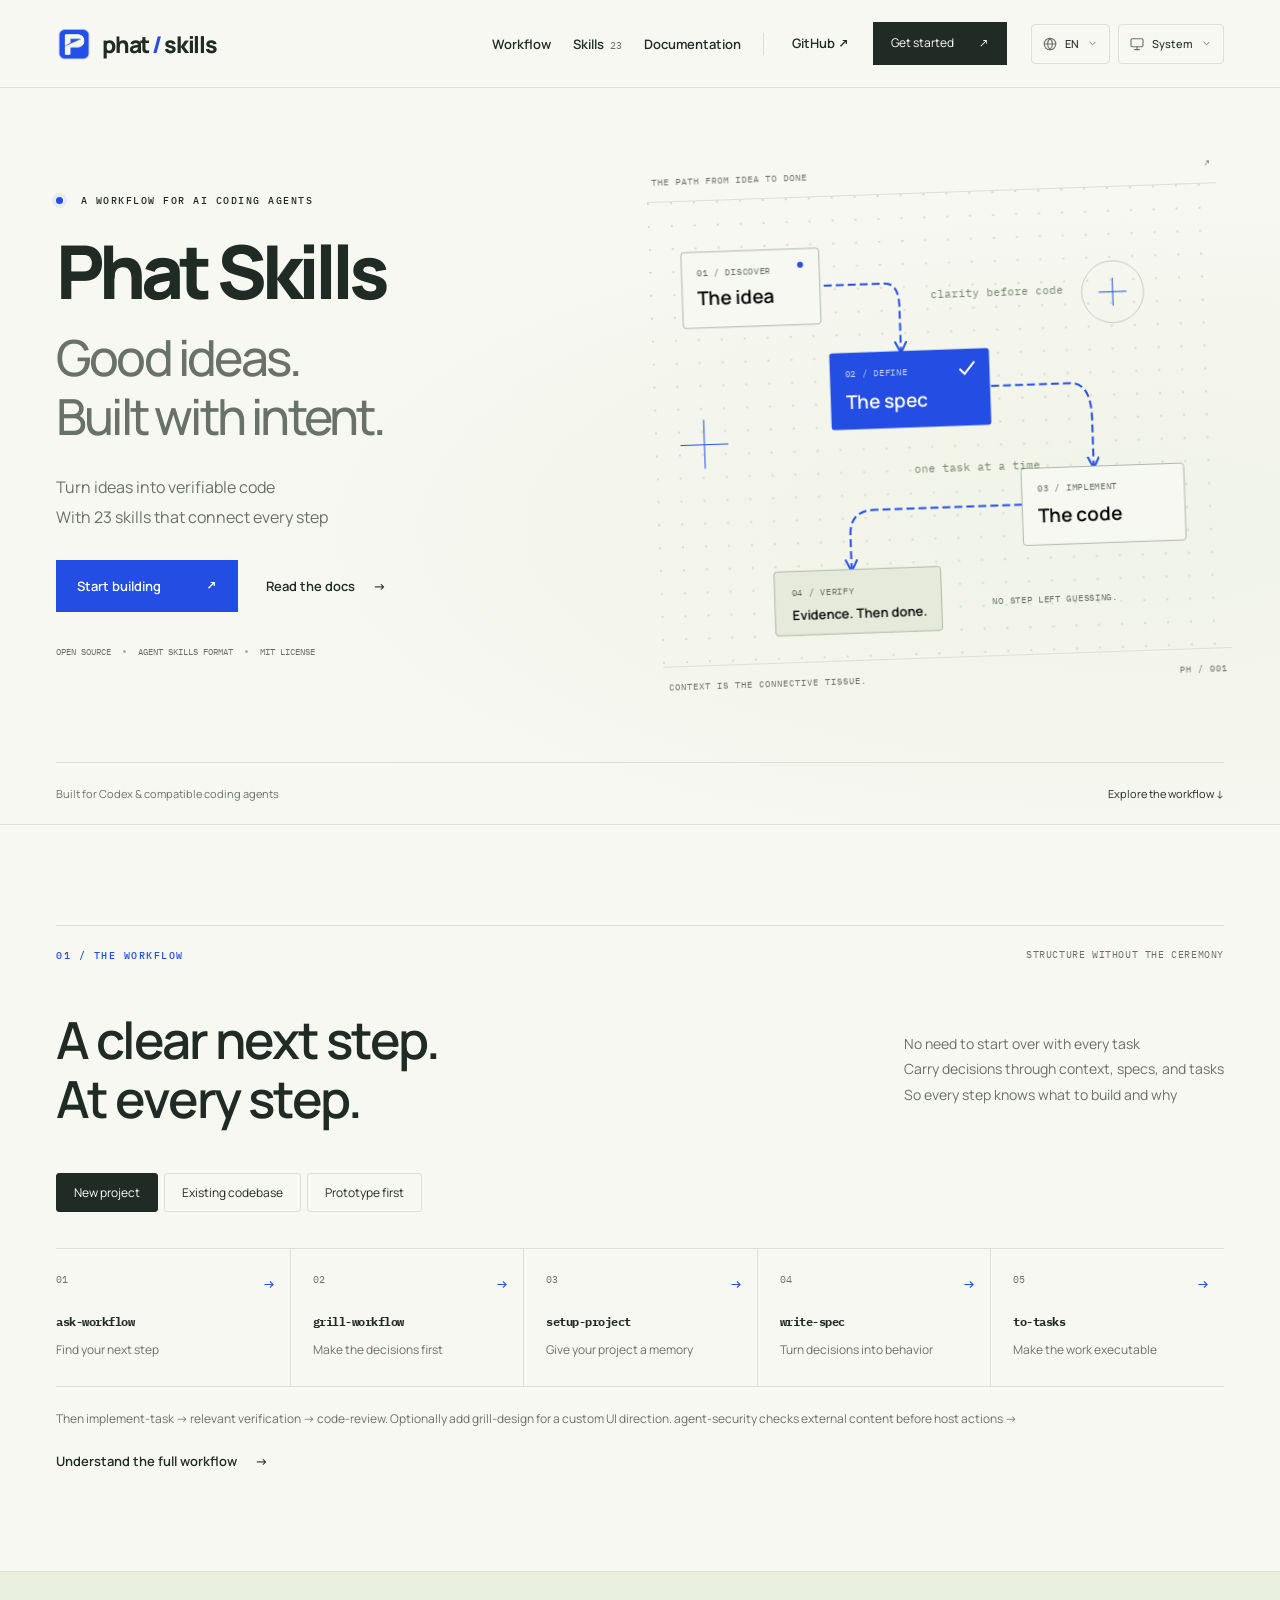
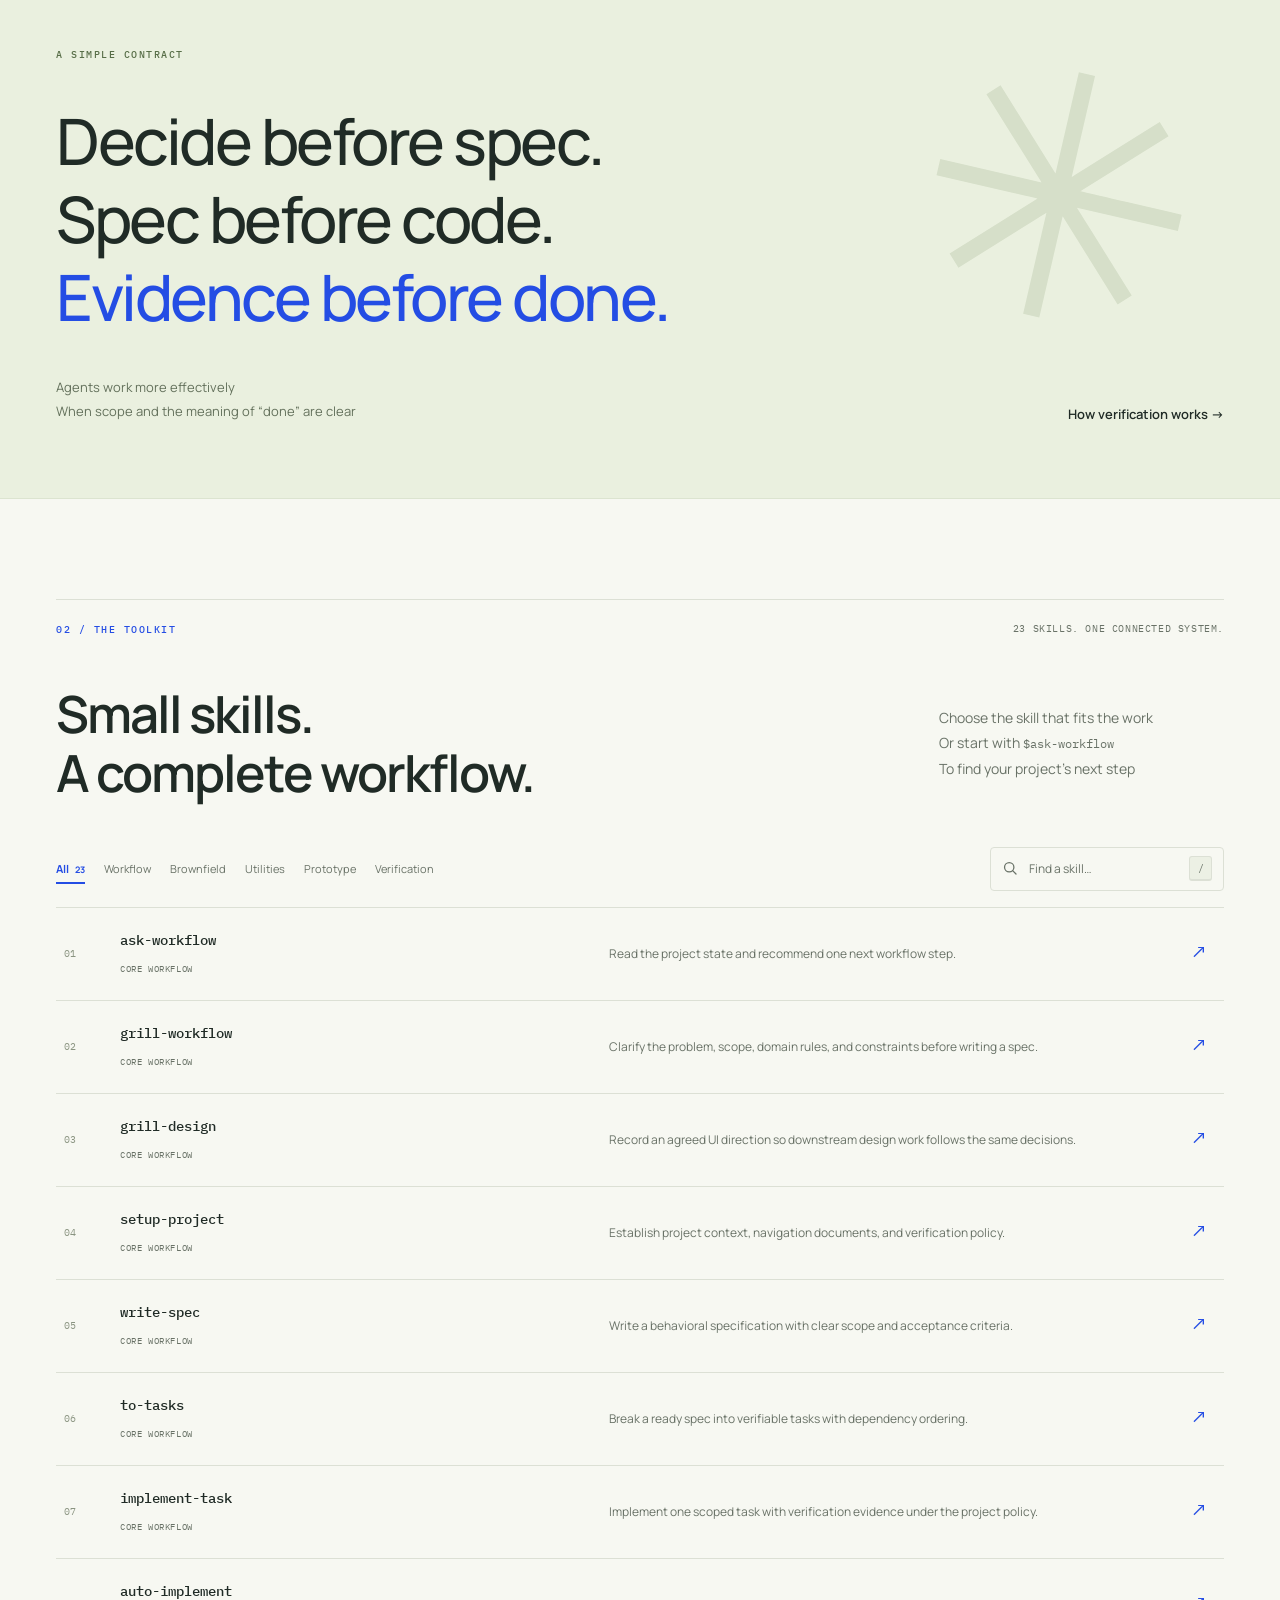
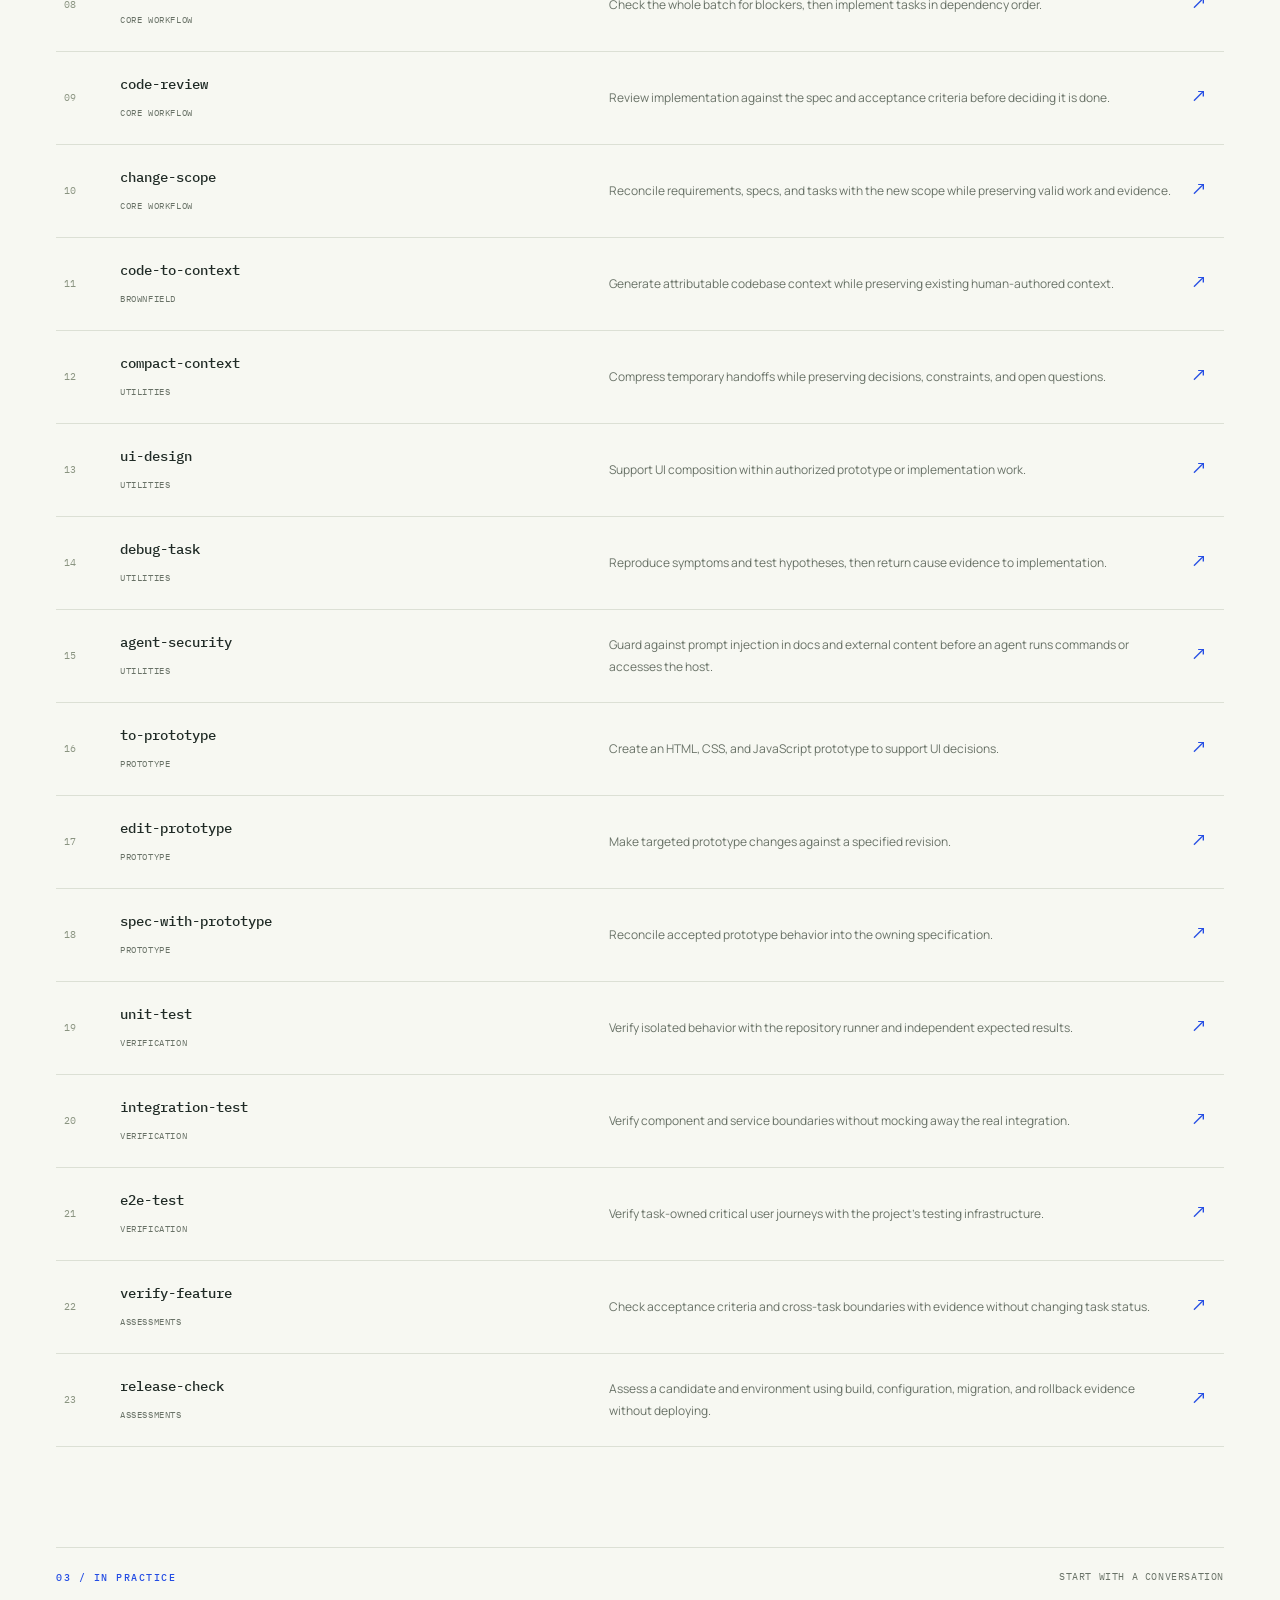
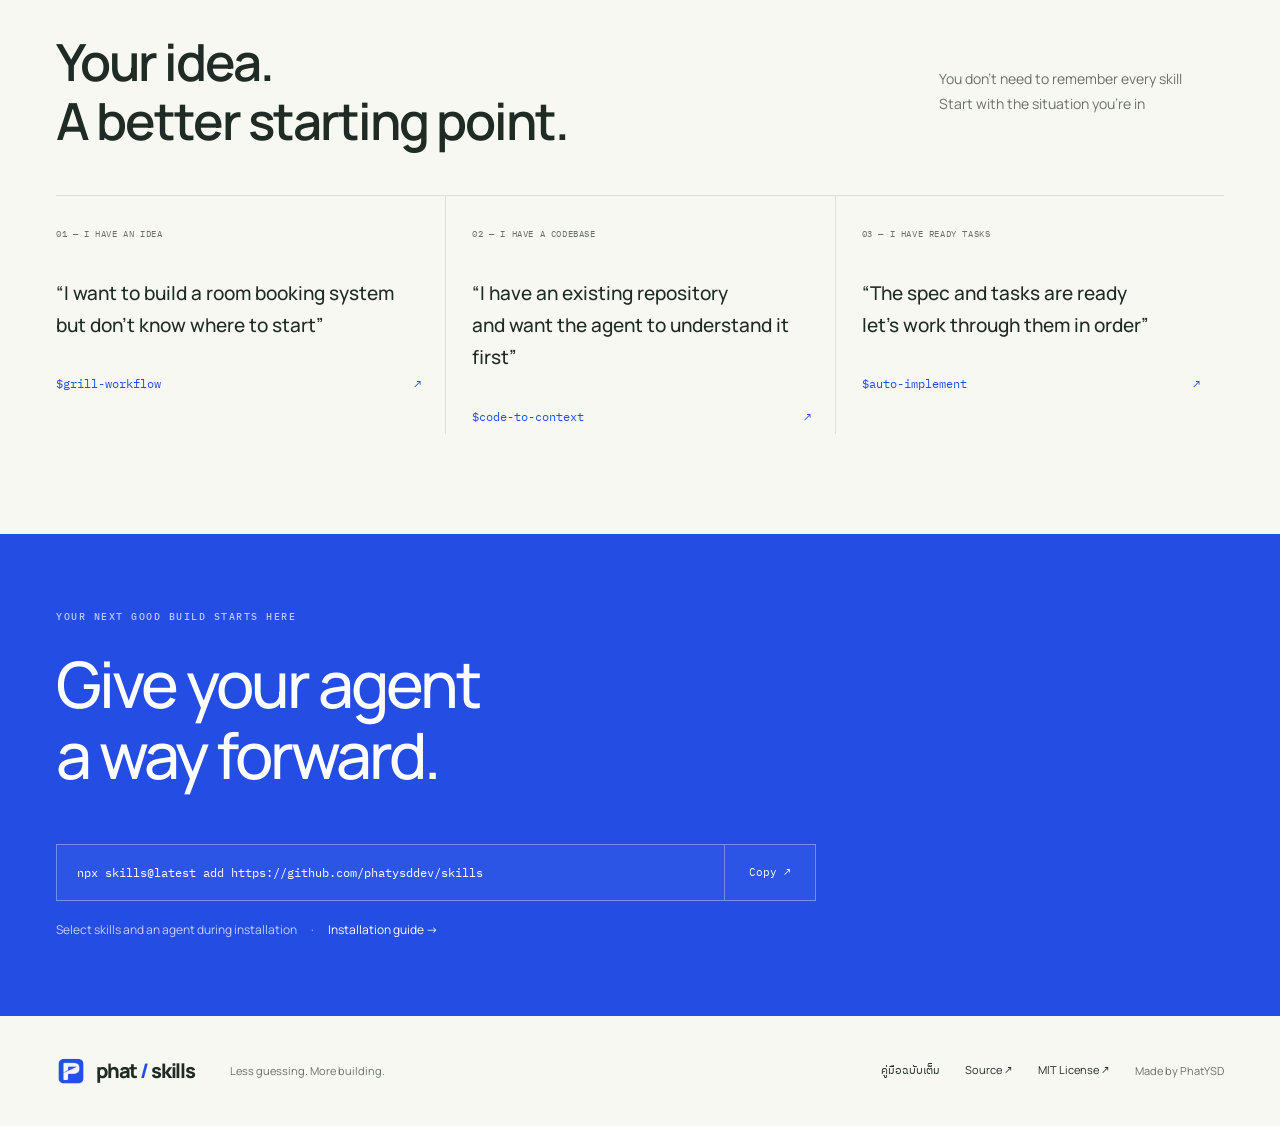
==== commit 11b3eeaf: "feat: Update Phat Skills to include 23 agent skills and enhance security measures - Updated meta des" ====
--- a/index.html
+++ b/index.html
@@ -1,36 +1,36 @@
 <!doctype html>
 <html lang="th"><head><meta charset="utf-8"><meta name="viewport" content="width=device-width, initial-scale=1"><meta name="theme-color" content="#f7f8f2"><!-- seo-head:start -->
-<title>Phat Skills — 22 Agent Skills สำหรับ AI Coding Agents</title>
-<meta name="description" content="Phat Skills ชุด 22 skills แบบโอเพนซอร์สสำหรับ Codex และ coding agents: ตัดสินใจ วางสเปก พัฒนา ทดสอบ และรีวิว พร้อมคู่มือติดตั้งและตัวอย่างใช้งาน">
+<title>Phat Skills — 23 Agent Skills สำหรับ AI Coding Agents</title>
+<meta name="description" content="Phat Skills ชุด 23 skills แบบโอเพนซอร์สสำหรับ Codex และ coding agents: ตัดสินใจ วางสเปก พัฒนา ทดสอบ และรีวิว พร้อมคู่มือติดตั้งและตัวอย่างใช้งาน">
 <link rel="canonical" href="https://phatysd.me/">
 <meta name="robots" content="index,follow,max-image-preview:large,max-snippet:-1,max-video-preview:-1">
 <meta name="author" content="PhatYSD">
 <meta property="og:type" content="website">
 <meta property="og:site_name" content="Phat Skills">
-<meta property="og:title" content="Phat Skills — 22 Agent Skills สำหรับ AI Coding Agents">
-<meta property="og:description" content="Phat Skills ชุด 22 skills แบบโอเพนซอร์สสำหรับ Codex และ coding agents: ตัดสินใจ วางสเปก พัฒนา ทดสอบ และรีวิว พร้อมคู่มือติดตั้งและตัวอย่างใช้งาน">
+<meta property="og:title" content="Phat Skills — 23 Agent Skills สำหรับ AI Coding Agents">
+<meta property="og:description" content="Phat Skills ชุด 23 skills แบบโอเพนซอร์สสำหรับ Codex และ coding agents: ตัดสินใจ วางสเปก พัฒนา ทดสอบ และรีวิว พร้อมคู่มือติดตั้งและตัวอย่างใช้งาน">
 <meta property="og:url" content="https://phatysd.me/">
 <meta property="og:locale" content="th_TH">
 <meta property="og:locale:alternate" content="en_US">
 <meta property="og:image" content="https://phatysd.me/assets/brand/phatysd-icon.png">
 <meta property="og:image:alt" content="PhatYSD logo">
 <meta name="twitter:card" content="summary">
-<meta name="twitter:title" content="Phat Skills — 22 Agent Skills สำหรับ AI Coding Agents">
-<meta name="twitter:description" content="Phat Skills ชุด 22 skills แบบโอเพนซอร์สสำหรับ Codex และ coding agents: ตัดสินใจ วางสเปก พัฒนา ทดสอบ และรีวิว พร้อมคู่มือติดตั้งและตัวอย่างใช้งาน">
+<meta name="twitter:title" content="Phat Skills — 23 Agent Skills สำหรับ AI Coding Agents">
+<meta name="twitter:description" content="Phat Skills ชุด 23 skills แบบโอเพนซอร์สสำหรับ Codex และ coding agents: ตัดสินใจ วางสเปก พัฒนา ทดสอบ และรีวิว พร้อมคู่มือติดตั้งและตัวอย่างใช้งาน">
 <meta name="twitter:image" content="https://phatysd.me/assets/brand/phatysd-icon.png">
-<script type="application/ld+json">{"@context":"https://schema.org","@graph":[{"@type":"Person","@id":"https://phatysd.me/#creator","name":"PhatYSD"},{"@type":"WebSite","@id":"https://phatysd.me/#website","url":"https://phatysd.me/","name":"Phat Skills","inLanguage":["th","en"],"creator":{"@id":"https://phatysd.me/#creator"}},{"@type":"WebPage","@id":"https://phatysd.me/#page","url":"https://phatysd.me/","name":"Phat Skills — 22 Agent Skills สำหรับ AI Coding Agents","description":"Phat Skills ชุด 22 skills แบบโอเพนซอร์สสำหรับ Codex และ coding agents: ตัดสินใจ วางสเปก พัฒนา ทดสอบ และรีวิว พร้อมคู่มือติดตั้งและตัวอย่างใช้งาน","inLanguage":["th","en"],"isPartOf":{"@id":"https://phatysd.me/#website"},"about":{"@id":"https://phatysd.me/#software"}},{"@type":"SoftwareSourceCode","@id":"https://phatysd.me/#software","name":"Phat Skills","description":"22 open-source skills for AI coding agents: product decisions, context, specifications, implementation, verification, and review.","codeRepository":"https://github.com/phatysddev/skills","url":"https://phatysd.me/","license":"https://github.com/phatysddev/skills/blob/main/LICENSE","author":{"@id":"https://phatysd.me/#creator"}}]}</script>
-<!-- seo-head:end --><link rel="icon" href="assets/brand/phatysd-icon.png" type="image/png"><script src="preferences.js"></script><link rel="stylesheet" href="styles.css"><script src="catalog.js" defer></script><script src="translations.js" defer></script><script src="i18n.js" defer></script><script src="controls.js" defer></script><script src="script.js" defer></script></head><body><a class="skip-link" href="#main">ข้ามไปเนื้อหา</a><header class="header"><a class="brand" href="index.html" aria-label="Phat Skills home"><img src="assets/brand/phatysd-icon.png" width="36" height="36" alt="" decoding="async">phat<span>/</span>skills</a><nav id="navigation" aria-label="Main navigation"><a href="index.html#workflow">Workflow</a><a href="index.html#skills">Skills <small>19</small></a><a href="docs.html">Documentation</a><a class="source-link" href="https://github.com/phatysddev/skills">GitHub ↗</a></nav><a class="nav-cta" href="docs.html#installation">Get started <span>↗</span></a><div class="preferences" aria-label="Display preferences"><div class="language-control"><span class="sr-only" id="language-label">Language</span><select id="language-select" aria-label="Language"><option value="th">ไทย</option><option value="en">EN</option></select></div><div class="theme-control"><span class="sr-only" id="theme-label">Theme</span><select id="theme-select" aria-label="Theme"><option value="system">System</option><option value="light">Light</option><option value="dark">Dark</option></select></div></div><button class="menu-button" aria-expanded="false" aria-controls="navigation" aria-label="เปิดเมนู">☰</button></header><main id="main">
-<section class="hero"><div class="hero-inner wrap"><div class="hero-copy"><p class="eyebrow"><span class="live-dot"></span> A WORKFLOW FOR AI CODING AGENTS</p><h1>Phat Skills<span>Good ideas.<br>Built with intent.</span></h1><p class="hero-description">เปลี่ยนไอเดียให้เป็นโค้ดที่ตรวจสอบได้<br>ด้วย 22 skills ที่เชื่อมทุกขั้นตอนเข้าด้วยกัน</p><div class="hero-actions"><a class="button primary" href="docs.html#installation">Start building <span>↗</span></a><a class="text-link" href="docs.html">Read the docs <span>→</span></a></div><div class="hero-note"><span>OPEN SOURCE</span><i></i><span>AGENT SKILLS FORMAT</span><i></i><span>MIT LICENSE</span></div></div>
-<div class="workflow-art" aria-label="Decisions flow through context, specification, tasks, implementation and review"><div class="art-label">THE PATH FROM IDEA TO DONE <span>↗</span></div><svg viewBox="0 0 570 465" role="img" aria-label="Connected workflow from idea to reviewed code"><defs><pattern id="dots" width="22" height="22" patternUnits="userSpaceOnUse"><circle cx="1" cy="1" r="1" fill="#cdd3c7"/></pattern><marker id="arrow" markerWidth="7" markerHeight="7" refX="5" refY="3" orient="auto"><path d="M0 0L6 3L0 6" fill="none" stroke="#244de4"/></marker></defs><rect width="570" height="465" fill="url(#dots)"/><g fill="none" stroke="#244de4" stroke-width="2" marker-end="url(#arrow)"><path class="flow-path" d="M114 89H225Q249 89 249 112V157"/><path class="flow-path" d="M338 195H417Q438 195 438 221V279"/><path class="flow-path" d="M365 315H217Q192 315 192 340V374"/></g><g class="art-node n1"><rect x="32" y="51" width="138" height="76" rx="3" fill="#f7f8f2" stroke="#aeb9ad"/><text x="47" y="75" class="svg-small">01 / DISCOVER</text><text x="47" y="104">The idea</text><circle cx="151" cy="67" r="3" fill="#244de4"/></g><g class="art-node n2"><rect x="177" y="157" width="160" height="77" rx="3" fill="#244de4"/><text x="192" y="181" class="svg-small light">02 / DEFINE</text><text x="192" y="213" fill="white">The spec</text><path d="M307 177l5 5 10-12" fill="none" stroke="white" stroke-width="2"/></g><g class="art-node n3"><rect x="365" y="279" width="163" height="77" rx="3" fill="#f7f8f2" stroke="#aeb9ad"/><text x="381" y="303" class="svg-small">03 / IMPLEMENT</text><text x="381" y="334">The code</text></g><g class="art-node n4"><rect x="114" y="374" width="167" height="64" rx="3" fill="#e5eadb" stroke="#aeb9ad"/><text x="131" y="399" class="svg-small">04 / VERIFY</text><text x="131" y="423">Evidence. Then done.</text></g><text x="281" y="105" class="svg-note">clarity before code</text><text x="258" y="279" class="svg-note">one task at a time</text><path d="M49 219v49m-24-24h48" stroke="#244de4" stroke-width="1"/><circle cx="463" cy="105" r="31" fill="none" stroke="#c4ccc0"/><path d="M449 105h28m-14-14v28" stroke="#244de4"/><text x="332" y="414" class="svg-small">NO STEP LEFT GUESSING.</text></svg><div class="art-footer"><span>CONTEXT IS THE CONNECTIVE TISSUE.</span><span>PH / 001</span></div></div></div><div class="hero-bottom wrap"><span>Built for Codex & compatible coding agents</span><a href="#workflow">Explore the workflow ↓</a></div></section>
+<script type="application/ld+json">{"@context":"https://schema.org","@graph":[{"@type":"Person","@id":"https://phatysd.me/#creator","name":"PhatYSD"},{"@type":"WebSite","@id":"https://phatysd.me/#website","url":"https://phatysd.me/","name":"Phat Skills","inLanguage":["th","en"],"creator":{"@id":"https://phatysd.me/#creator"}},{"@type":"WebPage","@id":"https://phatysd.me/#page","url":"https://phatysd.me/","name":"Phat Skills — 23 Agent Skills สำหรับ AI Coding Agents","description":"Phat Skills ชุด 23 skills แบบโอเพนซอร์สสำหรับ Codex และ coding agents: ตัดสินใจ วางสเปก พัฒนา ทดสอบ และรีวิว พร้อมคู่มือติดตั้งและตัวอย่างใช้งาน","inLanguage":["th","en"],"isPartOf":{"@id":"https://phatysd.me/#website"},"about":{"@id":"https://phatysd.me/#software"}},{"@type":"SoftwareSourceCode","@id":"https://phatysd.me/#software","name":"Phat Skills","description":"23 open-source skills for AI coding agents: product decisions, context, specifications, implementation, verification, and review.","codeRepository":"https://github.com/phatysddev/skills","url":"https://phatysd.me/","license":"https://github.com/phatysddev/skills/blob/main/LICENSE","author":{"@id":"https://phatysd.me/#creator"}}]}</script>
+<!-- seo-head:end --><link rel="icon" href="assets/brand/phatysd-icon.png" type="image/png"><script src="preferences.js"></script><link rel="stylesheet" href="styles.css"><script src="catalog.js" defer></script><script src="translations.js" defer></script><script src="i18n.js" defer></script><script src="controls.js" defer></script><script src="script.js" defer></script></head><body><a class="skip-link" href="#main">ข้ามไปเนื้อหา</a><header class="header"><a class="brand" href="index.html" aria-label="Phat Skills home"><img src="assets/brand/phatysd-icon.png" width="36" height="36" alt="" decoding="async">phat<span>/</span>skills</a><nav id="navigation" aria-label="Main navigation"><a href="index.html#workflow">Workflow</a><a href="index.html#skills">Skills <small>23</small></a><a href="docs.html">Documentation</a><a class="source-link" href="https://github.com/phatysddev/skills">GitHub ↗</a></nav><a class="nav-cta" href="docs.html#installation">Get started <span>↗</span></a><div class="preferences" aria-label="Display preferences"><div class="language-control"><span class="sr-only" id="language-label">Language</span><select id="language-select" aria-label="Language"><option value="th">ไทย</option><option value="en">EN</option></select></div><div class="theme-control"><span class="sr-only" id="theme-label">Theme</span><select id="theme-select" aria-label="Theme"><option value="system">System</option><option value="light">Light</option><option value="dark">Dark</option></select></div></div><button class="menu-button" aria-expanded="false" aria-controls="navigation" aria-label="เปิดเมนู">☰</button></header><main id="main">
+<section class="hero"><div class="hero-inner wrap"><div class="hero-copy"><p class="eyebrow"><span class="live-dot"></span> A WORKFLOW FOR AI CODING AGENTS</p><h1>Phat Skills<span>Good ideas.<br>Built with intent.</span></h1><p class="hero-description">เปลี่ยนไอเดียให้เป็นโค้ดที่ตรวจสอบได้<br>ด้วย 23 skills ที่เชื่อมทุกขั้นตอนเข้าด้วยกัน</p><div class="hero-actions"><a class="button primary" href="docs.html#installation">Start building <span>↗</span></a><a class="text-link" href="docs.html">Read the docs <span>→</span></a></div><div class="hero-note"><span>OPEN SOURCE</span><i></i><span>AGENT SKILLS FORMAT</span><i></i><span>MIT LICENSE</span></div></div>
+<div class="workflow-art" aria-label="Decisions flow through context, specification, tasks, implementation and review"><div class="art-label">THE PATH FROM IDEA TO DONE <span>↗</span></div><svg viewBox="0 0 570 465" role="img" aria-label="Connected workflow from idea to reviewed code"><defs><pattern id="dots" width="23" height="23" patternUnits="userSpaceOnUse"><circle cx="1" cy="1" r="1" fill="#cdd3c7"/></pattern><marker id="arrow" markerWidth="7" markerHeight="7" refX="5" refY="3" orient="auto"><path d="M0 0L6 3L0 6" fill="none" stroke="#244de4"/></marker></defs><rect width="570" height="465" fill="url(#dots)"/><g fill="none" stroke="#244de4" stroke-width="2" marker-end="url(#arrow)"><path class="flow-path" d="M114 89H235Q249 89 249 112V157"/><path class="flow-path" d="M338 195H417Q438 195 438 231V279"/><path class="flow-path" d="M365 315H217Q192 315 192 340V374"/></g><g class="art-node n1"><rect x="32" y="51" width="138" height="76" rx="3" fill="#f7f8f2" stroke="#aeb9ad"/><text x="47" y="75" class="svg-small">01 / DISCOVER</text><text x="47" y="104">The idea</text><circle cx="151" cy="67" r="3" fill="#244de4"/></g><g class="art-node n2"><rect x="177" y="157" width="160" height="77" rx="3" fill="#244de4"/><text x="192" y="181" class="svg-small light">02 / DEFINE</text><text x="192" y="213" fill="white">The spec</text><path d="M307 177l5 5 10-12" fill="none" stroke="white" stroke-width="2"/></g><g class="art-node n3"><rect x="365" y="279" width="163" height="77" rx="3" fill="#f7f8f2" stroke="#aeb9ad"/><text x="381" y="303" class="svg-small">03 / IMPLEMENT</text><text x="381" y="334">The code</text></g><g class="art-node n4"><rect x="114" y="374" width="167" height="64" rx="3" fill="#e5eadb" stroke="#aeb9ad"/><text x="131" y="399" class="svg-small">04 / VERIFY</text><text x="131" y="423">Evidence. Then done.</text></g><text x="281" y="105" class="svg-note">clarity before code</text><text x="258" y="279" class="svg-note">one task at a time</text><path d="M49 219v49m-24-24h48" stroke="#244de4" stroke-width="1"/><circle cx="463" cy="105" r="31" fill="none" stroke="#c4ccc0"/><path d="M449 105h28m-14-14v28" stroke="#244de4"/><text x="332" y="414" class="svg-small">NO STEP LEFT GUESSING.</text></svg><div class="art-footer"><span>CONTEXT IS THE CONNECTIVE TISSUE.</span><span>PH / 001</span></div></div></div><div class="hero-bottom wrap"><span>Built for Codex & compatible coding agents</span><a href="#workflow">Explore the workflow ↓</a></div></section>
 <section id="workflow" class="section wrap"><div class="section-top"><p class="eyebrow">01 / THE WORKFLOW</p><span class="mono muted">STRUCTURE WITHOUT THE CEREMONY</span></div><div class="section-heading"><h2>A clear next step.<br>At every step.</h2><p>ไม่ต้องเริ่มใหม่ทุกครั้งที่เปลี่ยนงาน<br>ส่งต่อการตัดสินใจผ่าน context, spec และ task<br>เพื่อให้ทุกขั้นตอนรู้ว่ากำลังสร้างอะไร และเพราะอะไร</p></div><div class="path-controls" role="group" aria-label="เลือก workflow"><button class="active" data-path="new" aria-pressed="true">New project</button><button data-path="existing" aria-pressed="false">Existing codebase</button><button data-path="prototype" aria-pressed="false">Prototype first</button></div><div id="workflow-steps" class="workflow-steps" aria-live="polite"><!-- static-workflow:start -->
 <div class="workflow-step"><span class="step-num">01<span>→</span></span><div><h3><a href="docs.html#skill-ask-workflow">ask-workflow</a></h3><p>Find your next step</p></div></div>
 <div class="workflow-step"><span class="step-num">02<span>→</span></span><div><h3><a href="docs.html#skill-grill-workflow">grill-workflow</a></h3><p>Make the decisions first</p></div></div>
 <div class="workflow-step"><span class="step-num">03<span>→</span></span><div><h3><a href="docs.html#skill-setup-project">setup-project</a></h3><p>Give your project a memory</p></div></div>
 <div class="workflow-step"><span class="step-num">04<span>→</span></span><div><h3><a href="docs.html#skill-write-spec">write-spec</a></h3><p>Turn decisions into behavior</p></div></div>
 <div class="workflow-step"><span class="step-num">05<span>→</span></span><div><h3><a href="docs.html#skill-to-tasks">to-tasks</a></h3><p>Make the work executable</p></div></div>
-<!-- static-workflow:end --></div><p class="path-note" id="path-note"></p><a class="text-link" href="docs.html#workflow">Understand the full workflow <span>→</span></a></section>
+<!-- static-workflow:end --></div><p class="path-note" id="path-note"><a href="docs.html#security">agent-security ช่วยตรวจข้อมูลภายนอกก่อนทำงานบนเครื่อง →</a></p><a class="text-link" href="docs.html#workflow">Understand the full workflow <span>→</span></a></section>
 <section class="principles"><div class="wrap principles-inner"><p class="eyebrow">A SIMPLE CONTRACT</p><h2>Decide before spec.<br>Spec before code.<br><span>Evidence before done.</span></h2><div class="principle-bottom"><p>Agent ทำงานได้คล่องขึ้น<br>เมื่อขอบเขตและนิยามคำว่า “เสร็จ” ชัดเจน</p><a class="text-link" href="docs.html#verification">How verification works →</a></div></div><span class="giant-asterisk" aria-hidden="true">✳</span></section>
-<section class="section wrap" id="skills"><div class="section-top"><p class="eyebrow">02 / THE TOOLKIT</p><span class="mono muted">22 SKILLS. ONE CONNECTED SYSTEM.</span></div><div class="section-heading"><h2>Small skills.<br>A complete workflow.</h2><p>เลือกใช้ skill ที่ตรงกับงาน<br>หรือเริ่มที่ <code>$ask-workflow</code><br>เพื่อหาขั้นตอนถัดไปของโปรเจกต์</p></div><div class="catalog-toolbar"><div class="filters" role="group" aria-label="Skill categories"><button class="active" data-filter="All" aria-pressed="true">All <small>19</small></button><button data-filter="Core workflow" aria-pressed="false">Workflow</button><button data-filter="Brownfield" aria-pressed="false">Brownfield</button><button data-filter="Utilities" aria-pressed="false">Utilities</button><button data-filter="Prototype" aria-pressed="false">Prototype</button><button data-filter="Verification" aria-pressed="false">Verification</button></div><div class="search-field"><svg class="search-icon" viewBox="0 0 20 20" fill="none" aria-hidden="true"><circle cx="8.5" cy="8.5" r="5.5"></circle><path d="m12.5 12.5 4 4"></path></svg><input id="skill-search" type="search" placeholder="Find a skill…" aria-label="ค้นหา skill"><kbd aria-hidden="true">/</kbd></div></div><p id="result-count" class="sr-only" role="status"></p><div id="skill-list" class="skill-list"><!-- static-skills:start -->
+<section class="section wrap" id="skills"><div class="section-top"><p class="eyebrow">02 / THE TOOLKIT</p><span class="mono muted">23 SKILLS. ONE CONNECTED SYSTEM.</span></div><div class="section-heading"><h2>Small skills.<br>A complete workflow.</h2><p>เลือกใช้ skill ที่ตรงกับงาน<br>หรือเริ่มที่ <code>$ask-workflow</code><br>เพื่อหาขั้นตอนถัดไปของโปรเจกต์</p></div><div class="catalog-toolbar"><div class="filters" role="group" aria-label="Skill categories"><button class="active" data-filter="All" aria-pressed="true">All <small>23</small></button><button data-filter="Core workflow" aria-pressed="false">Workflow</button><button data-filter="Brownfield" aria-pressed="false">Brownfield</button><button data-filter="Utilities" aria-pressed="false">Utilities</button><button data-filter="Prototype" aria-pressed="false">Prototype</button><button data-filter="Verification" aria-pressed="false">Verification</button></div><div class="search-field"><svg class="search-icon" viewBox="0 0 20 20" fill="none" aria-hidden="true"><circle cx="8.5" cy="8.5" r="5.5"></circle><path d="m12.5 12.5 4 4"></path></svg><input id="skill-search" type="search" placeholder="Find a skill…" aria-label="ค้นหา skill"><kbd aria-hidden="true">/</kbd></div></div><p id="result-count" class="sr-only" role="status"></p><div id="skill-list" class="skill-list"><!-- static-skills:start -->
 <a class="skill-row" href="docs.html#skill-ask-workflow"><span class="skill-index">01</span><div><h3>ask-workflow</h3><span class="skill-category">Core workflow</span></div><p>ให้ agent อ่านสถานะโปรเจกต์และแนะนำขั้นตอนถัดไปเพียงขั้นตอนเดียว</p><span class="row-arrow" aria-hidden="true">↗</span></a>
 <a class="skill-row" href="docs.html#skill-grill-workflow"><span class="skill-index">02</span><div><h3>grill-workflow</h3><span class="skill-category">Core workflow</span></div><p>ถามให้ชัดเรื่องปัญหา ขอบเขต กฎธุรกิจ และข้อจำกัด ก่อนเขียน spec</p><span class="row-arrow" aria-hidden="true">↗</span></a>
 <a class="skill-row" href="docs.html#skill-grill-design"><span class="skill-index">03</span><div><h3>grill-design</h3><span class="skill-category">Core workflow</span></div><p>บันทึกทิศทาง UI ที่ตกลงร่วมกัน เพื่อให้ขั้นตอนออกแบบใช้ข้อมูลชุดเดียวกัน</p><span class="row-arrow" aria-hidden="true">↗</span></a>
@@ -45,14 +45,15 @@
 <a class="skill-row" href="docs.html#skill-compact-context"><span class="skill-index">12</span><div><h3>compact-context</h3><span class="skill-category">Utilities</span></div><p>ย่อ handoff ชั่วคราวโดยรักษาข้อสรุป ข้อจำกัด และคำถามที่ยังเปิดอยู่</p><span class="row-arrow" aria-hidden="true">↗</span></a>
 <a class="skill-row" href="docs.html#skill-ui-design"><span class="skill-index">13</span><div><h3>ui-design</h3><span class="skill-category">Utilities</span></div><p>ช่วยจัดองค์ประกอบ UI ภายในงาน prototype หรือ implementation ที่อนุญาต</p><span class="row-arrow" aria-hidden="true">↗</span></a>
 <a class="skill-row" href="docs.html#skill-debug-task"><span class="skill-index">14</span><div><h3>debug-task</h3><span class="skill-category">Utilities</span></div><p>ทำ reproduction และทดสอบสมมติฐานเพื่อหาสาเหตุ โดยส่งหลักฐานกลับไปให้งาน implementation</p><span class="row-arrow" aria-hidden="true">↗</span></a>
-<a class="skill-row" href="docs.html#skill-to-prototype"><span class="skill-index">15</span><div><h3>to-prototype</h3><span class="skill-category">Prototype</span></div><p>สร้าง prototype ด้วย HTML, CSS และ JavaScript เพื่อช่วยตัดสินใจเรื่อง UI</p><span class="row-arrow" aria-hidden="true">↗</span></a>
-<a class="skill-row" href="docs.html#skill-edit-prototype"><span class="skill-index">16</span><div><h3>edit-prototype</h3><span class="skill-category">Prototype</span></div><p>ปรับเฉพาะส่วนของ prototype ตาม revision ที่ระบุ</p><span class="row-arrow" aria-hidden="true">↗</span></a>
-<a class="skill-row" href="docs.html#skill-spec-with-prototype"><span class="skill-index">17</span><div><h3>spec-with-prototype</h3><span class="skill-category">Prototype</span></div><p>นำพฤติกรรมของ prototype ที่ยอมรับแล้วมาปรับให้ตรงกับ spec</p><span class="row-arrow" aria-hidden="true">↗</span></a>
-<a class="skill-row" href="docs.html#skill-unit-test"><span class="skill-index">18</span><div><h3>unit-test</h3><span class="skill-category">Verification</span></div><p>ตรวจพฤติกรรมแยกส่วนด้วย test runner ของ repo และ expected results ที่เป็นอิสระ</p><span class="row-arrow" aria-hidden="true">↗</span></a>
-<a class="skill-row" href="docs.html#skill-integration-test"><span class="skill-index">19</span><div><h3>integration-test</h3><span class="skill-category">Verification</span></div><p>ตรวจการทำงานร่วมกันของ component และ service โดยไม่ mock จนขอบเขตจริงหายไป</p><span class="row-arrow" aria-hidden="true">↗</span></a>
-<a class="skill-row" href="docs.html#skill-e2e-test"><span class="skill-index">20</span><div><h3>e2e-test</h3><span class="skill-category">Verification</span></div><p>ตรวจ user journey สำคัญที่อยู่ในขอบเขต task ด้วยระบบทดสอบของโปรเจกต์</p><span class="row-arrow" aria-hidden="true">↗</span></a>
-<a class="skill-row" href="docs.html#skill-verify-feature"><span class="skill-index">21</span><div><h3>verify-feature</h3><span class="skill-category">Assessments</span></div><p>ตรวจ acceptance criteria และรอยต่อระหว่าง tasks พร้อมหลักฐาน โดยไม่เปลี่ยนสถานะงาน</p><span class="row-arrow" aria-hidden="true">↗</span></a>
-<a class="skill-row" href="docs.html#skill-release-check"><span class="skill-index">22</span><div><h3>release-check</h3><span class="skill-category">Assessments</span></div><p>ตรวจ candidate และ environment จากหลักฐาน build, configuration, migration และ rollback โดยไม่ deploy</p><span class="row-arrow" aria-hidden="true">↗</span></a>
+<a class="skill-row" href="docs.html#skill-agent-security"><span class="skill-index">15</span><div><h3>agent-security</h3><span class="skill-category">Utilities</span></div><p>ป้องกัน prompt injection จาก docs และข้อมูลภายนอกก่อน agent รันคำสั่งหรือเข้าถึงเครื่อง</p><span class="row-arrow" aria-hidden="true">↗</span></a>
+<a class="skill-row" href="docs.html#skill-to-prototype"><span class="skill-index">16</span><div><h3>to-prototype</h3><span class="skill-category">Prototype</span></div><p>สร้าง prototype ด้วย HTML, CSS และ JavaScript เพื่อช่วยตัดสินใจเรื่อง UI</p><span class="row-arrow" aria-hidden="true">↗</span></a>
+<a class="skill-row" href="docs.html#skill-edit-prototype"><span class="skill-index">17</span><div><h3>edit-prototype</h3><span class="skill-category">Prototype</span></div><p>ปรับเฉพาะส่วนของ prototype ตาม revision ที่ระบุ</p><span class="row-arrow" aria-hidden="true">↗</span></a>
+<a class="skill-row" href="docs.html#skill-spec-with-prototype"><span class="skill-index">18</span><div><h3>spec-with-prototype</h3><span class="skill-category">Prototype</span></div><p>นำพฤติกรรมของ prototype ที่ยอมรับแล้วมาปรับให้ตรงกับ spec</p><span class="row-arrow" aria-hidden="true">↗</span></a>
+<a class="skill-row" href="docs.html#skill-unit-test"><span class="skill-index">19</span><div><h3>unit-test</h3><span class="skill-category">Verification</span></div><p>ตรวจพฤติกรรมแยกส่วนด้วย test runner ของ repo และ expected results ที่เป็นอิสระ</p><span class="row-arrow" aria-hidden="true">↗</span></a>
+<a class="skill-row" href="docs.html#skill-integration-test"><span class="skill-index">20</span><div><h3>integration-test</h3><span class="skill-category">Verification</span></div><p>ตรวจการทำงานร่วมกันของ component และ service โดยไม่ mock จนขอบเขตจริงหายไป</p><span class="row-arrow" aria-hidden="true">↗</span></a>
+<a class="skill-row" href="docs.html#skill-e2e-test"><span class="skill-index">21</span><div><h3>e2e-test</h3><span class="skill-category">Verification</span></div><p>ตรวจ user journey สำคัญที่อยู่ในขอบเขต task ด้วยระบบทดสอบของโปรเจกต์</p><span class="row-arrow" aria-hidden="true">↗</span></a>
+<a class="skill-row" href="docs.html#skill-verify-feature"><span class="skill-index">22</span><div><h3>verify-feature</h3><span class="skill-category">Assessments</span></div><p>ตรวจ acceptance criteria และรอยต่อระหว่าง tasks พร้อมหลักฐาน โดยไม่เปลี่ยนสถานะงาน</p><span class="row-arrow" aria-hidden="true">↗</span></a>
+<a class="skill-row" href="docs.html#skill-release-check"><span class="skill-index">23</span><div><h3>release-check</h3><span class="skill-category">Assessments</span></div><p>ตรวจ candidate และ environment จากหลักฐาน build, configuration, migration และ rollback โดยไม่ deploy</p><span class="row-arrow" aria-hidden="true">↗</span></a>
 <!-- static-skills:end --></div><noscript><p>เปิด JavaScript เพื่อค้นหา skill หรือ <a href="https://github.com/phatysddev/skills#skill-catalog">อ่าน catalog ใน repository</a></p></noscript></section>
 <section class="section examples wrap" id="examples"><div class="section-top"><p class="eyebrow">03 / IN PRACTICE</p><span class="mono muted">START WITH A CONVERSATION</span></div><div class="section-heading"><h2>Your idea.<br>A better starting point.</h2><p>ไม่ต้องจำทุก skill<br>เริ่มจากสถานการณ์ที่คุณกำลังเจอ</p></div><div class="example-grid"><a href="docs.html#skill-grill-workflow"><span class="mono">01 — I HAVE AN IDEA</span><h3>“อยากทำระบบจองห้อง<br>แต่ยังไม่รู้จะเริ่มตรงไหน”</h3><code>$grill-workflow <span>↗</span></code></a><a href="docs.html#skill-code-to-context"><span class="mono">02 — I HAVE A CODEBASE</span><h3>“มี repo อยู่แล้ว<br>อยากให้ agent เข้าใจก่อน”</h3><code>$code-to-context <span>↗</span></code></a><a href="docs.html#skill-auto-implement"><span class="mono">03 — I HAVE READY TASKS</span><h3>“Spec พร้อม Tasks พร้อม<br>เริ่มทำตามลำดับได้เลย”</h3><code>$auto-implement <span>↗</span></code></a></div></section>
 <section class="install-section" id="install"><div class="wrap"><p class="eyebrow">YOUR NEXT GOOD BUILD STARTS HERE</p><h2>Give your agent<br>a way forward.</h2><div class="install-command"><code>npx skills@latest add https://github.com/phatysddev/skills</code><button data-copy="npx skills@latest add https://github.com/phatysddev/skills" aria-label="คัดลอกคำสั่งติดตั้ง">Copy ↗</button></div><p>เลือก skill และ agent ในขั้นตอนติดตั้ง <span>·</span> <a href="docs.html#installation">Installation guide →</a></p></div></section>
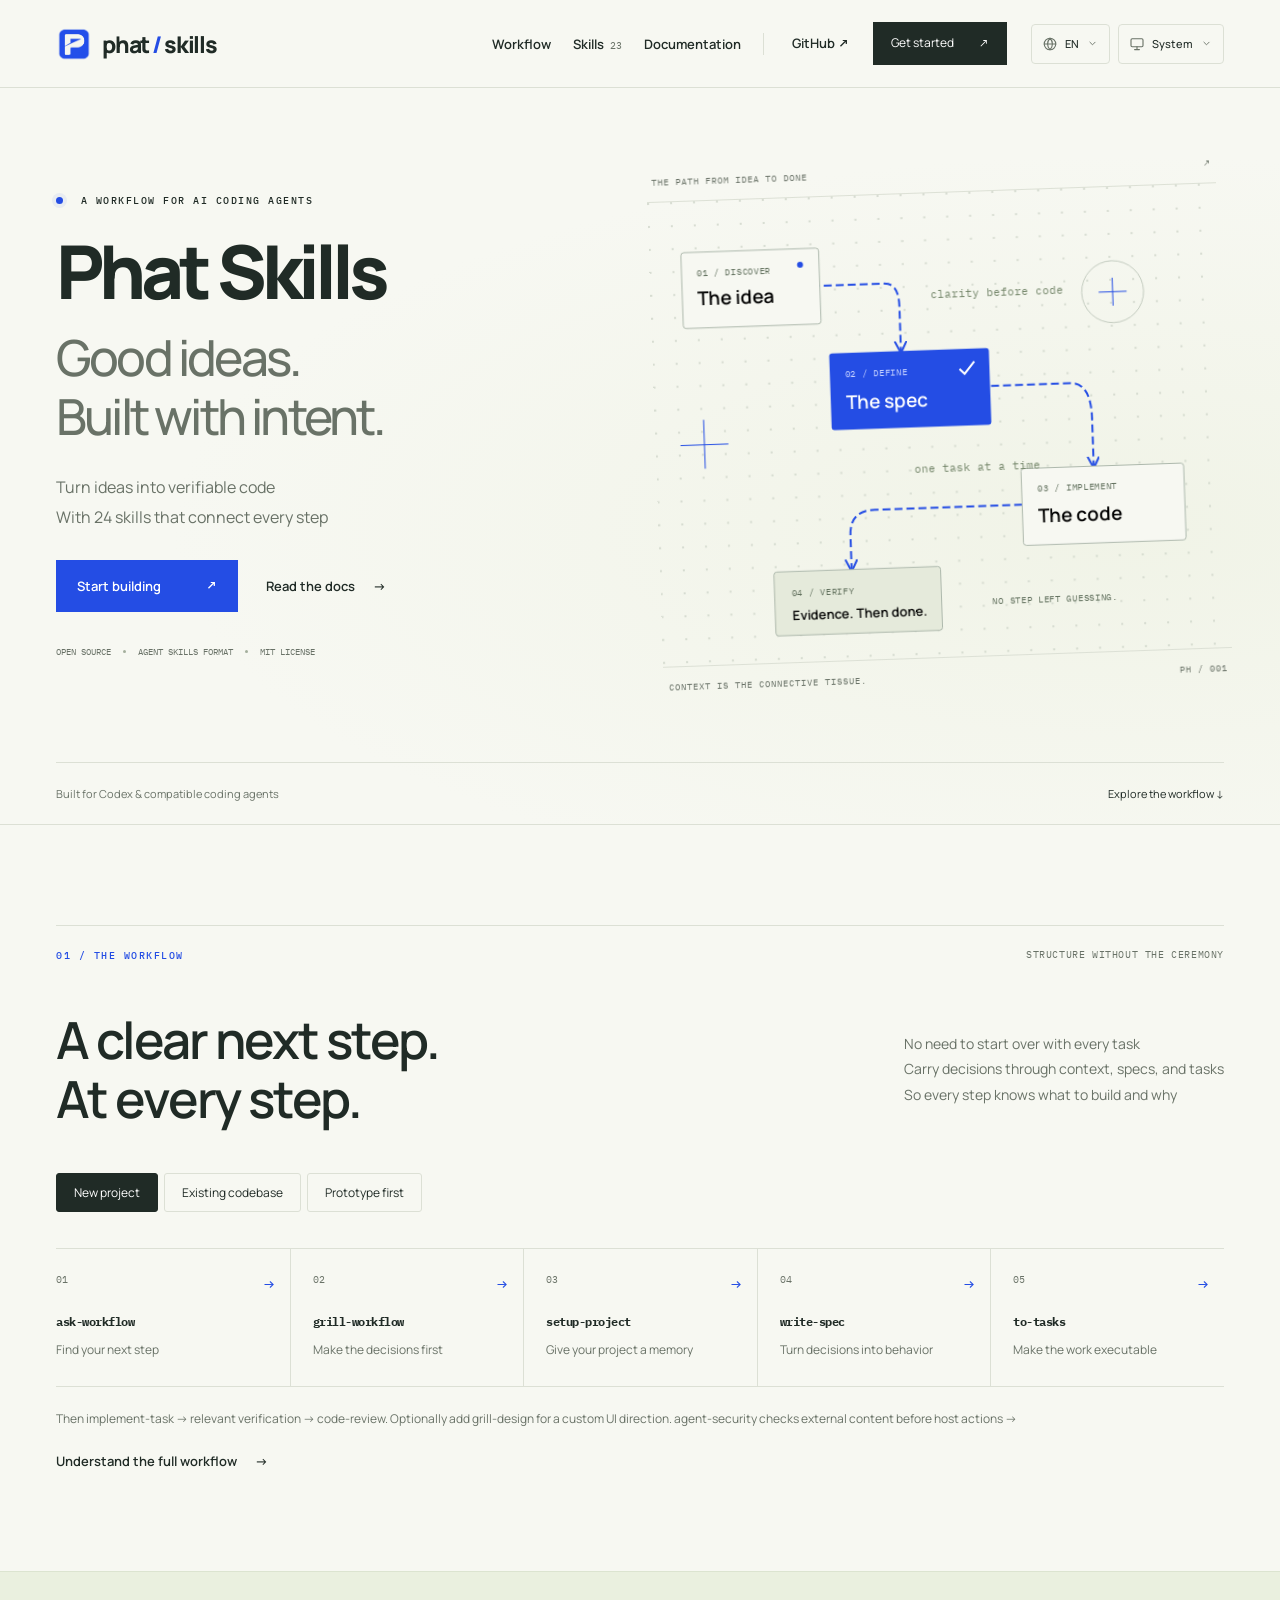
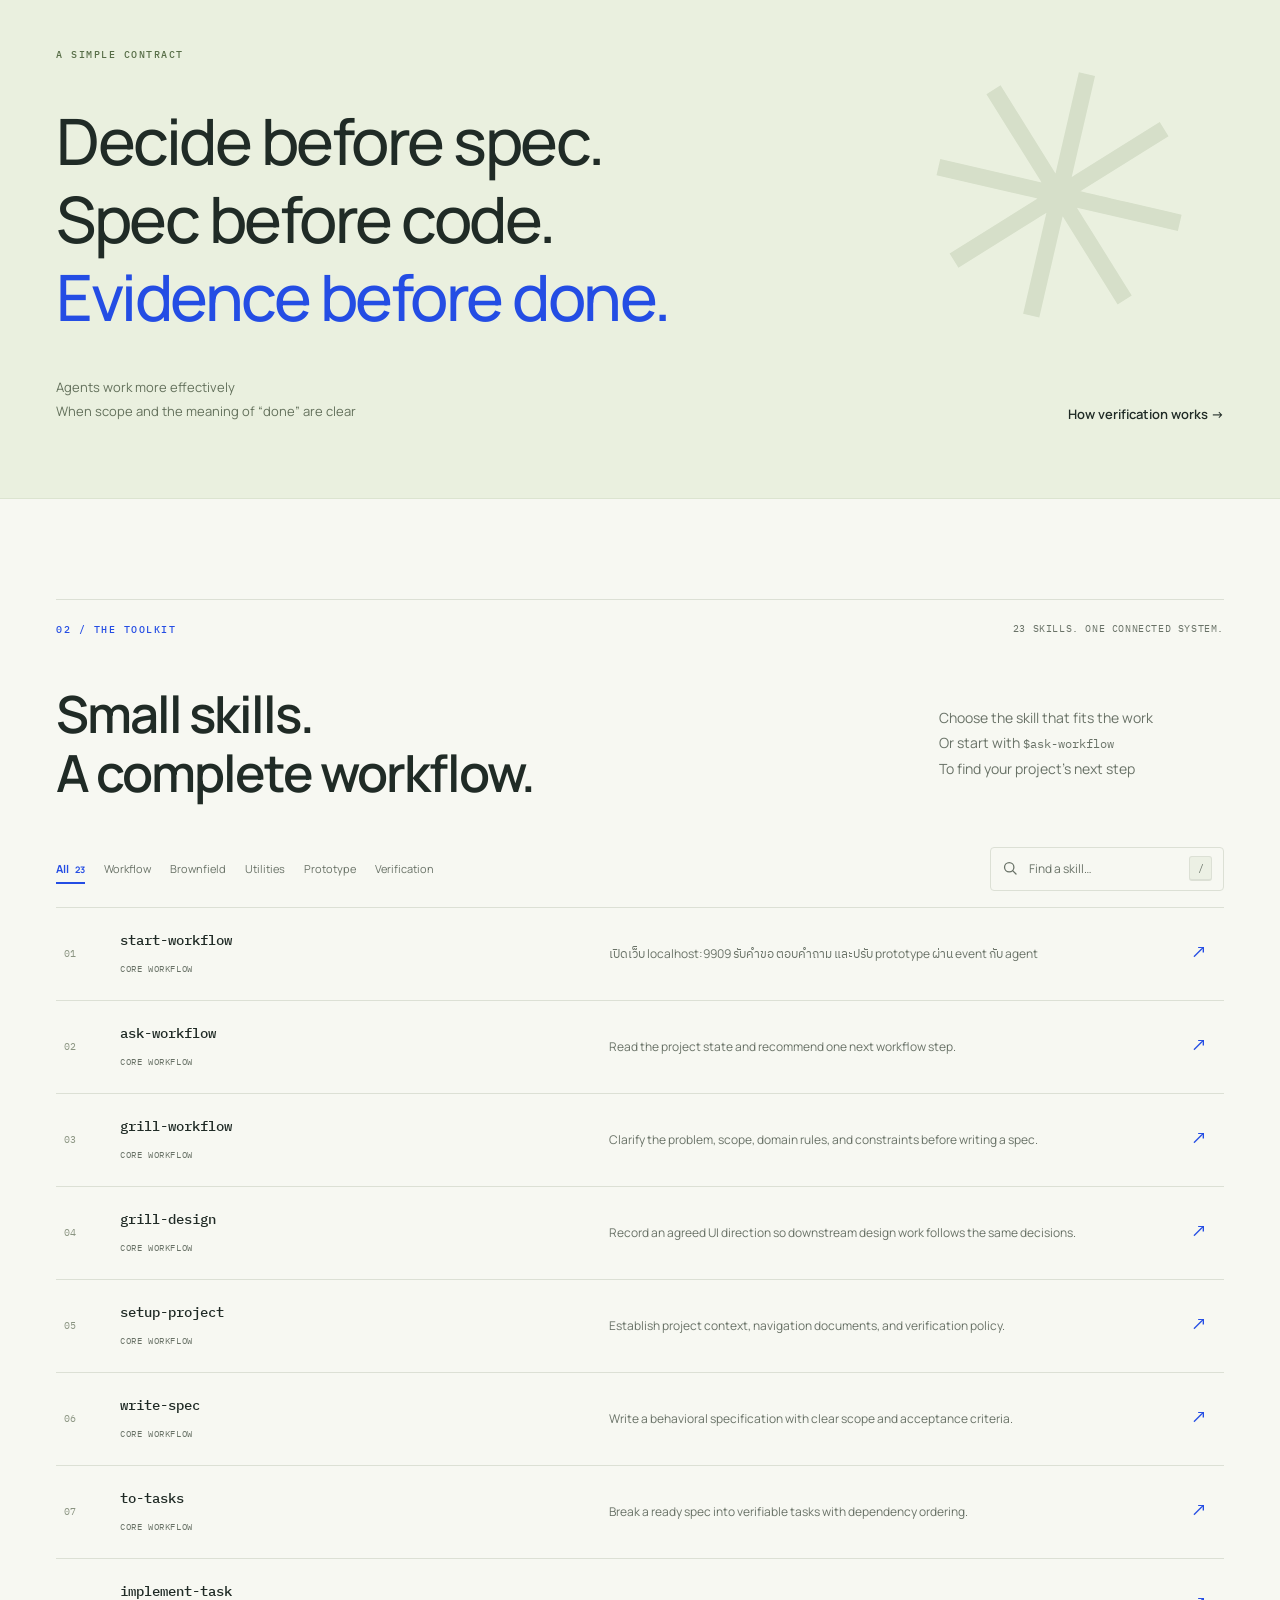
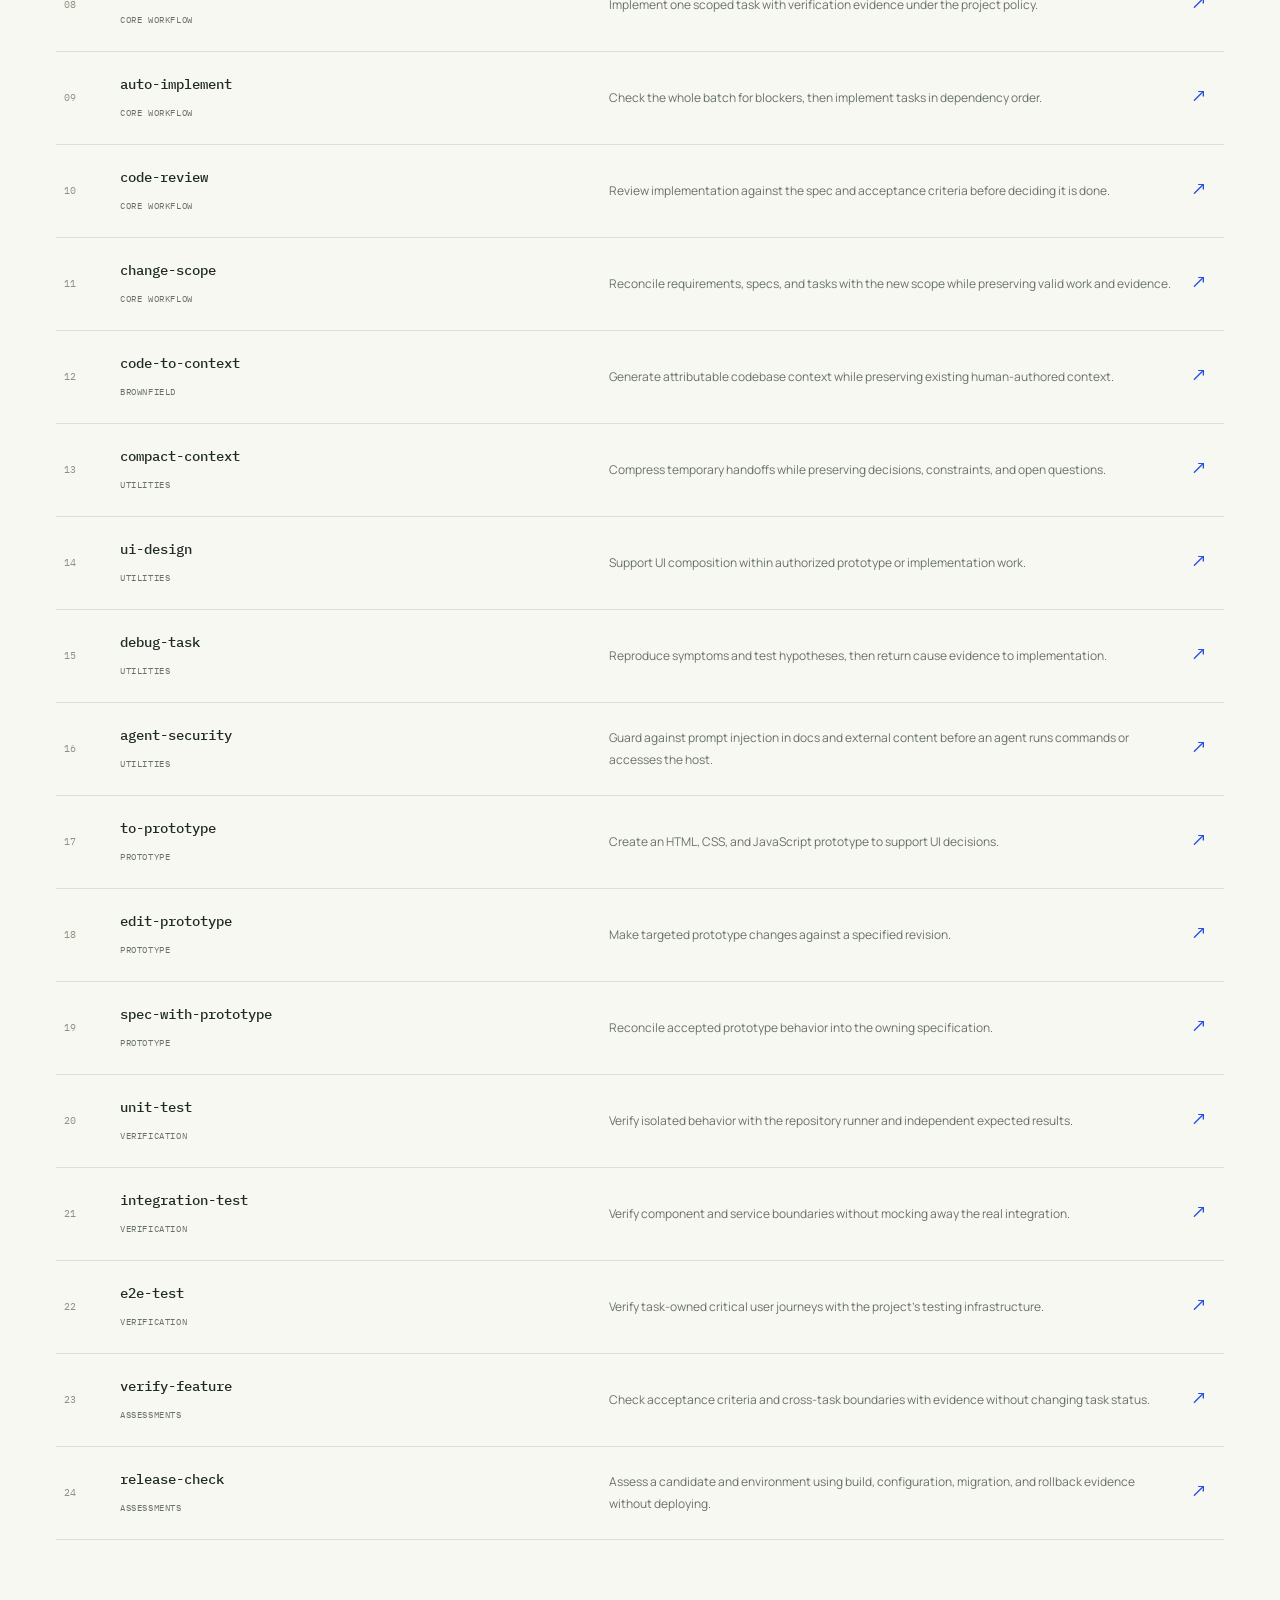
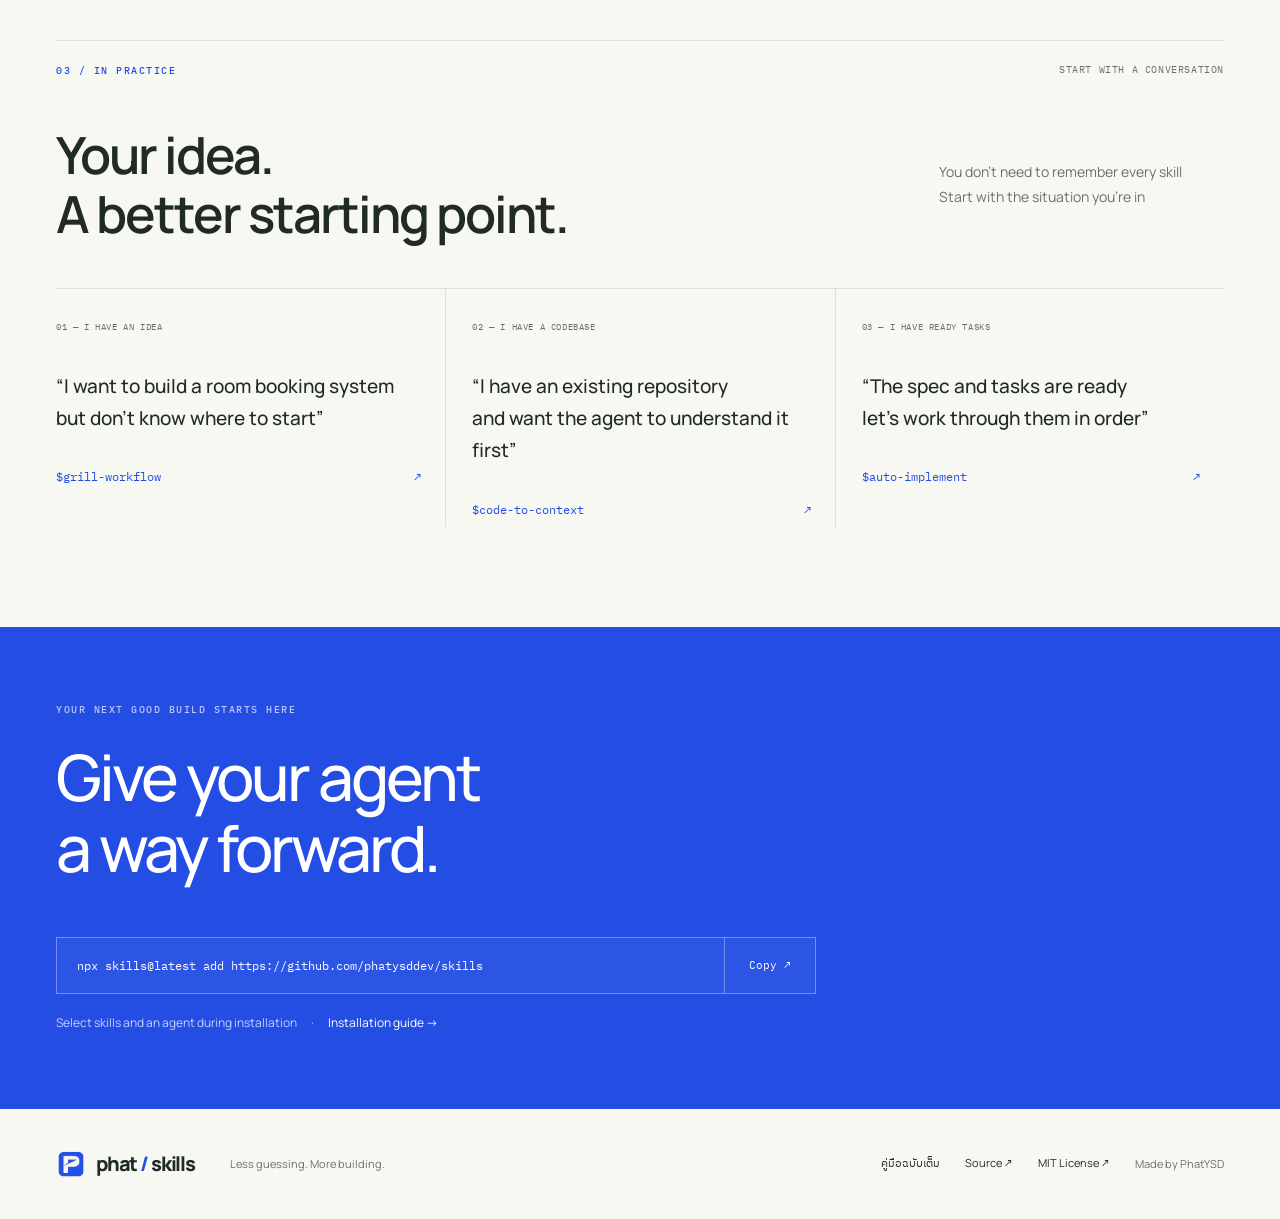
==== commit 0cfaa77a: "feat: introduce web-first workflow v2 with durable event handling - Added `start-workflow` script fo" ====
--- a/index.html
+++ b/index.html
@@ -1,59 +1,61 @@
 <!doctype html>
 <html lang="th"><head><meta charset="utf-8"><meta name="viewport" content="width=device-width, initial-scale=1"><meta name="theme-color" content="#f7f8f2"><!-- seo-head:start -->
-<title>Phat Skills — 23 Agent Skills สำหรับ AI Coding Agents</title>
-<meta name="description" content="Phat Skills ชุด 23 skills แบบโอเพนซอร์สสำหรับ Codex และ coding agents: ตัดสินใจ วางสเปก พัฒนา ทดสอบ และรีวิว พร้อมคู่มือติดตั้งและตัวอย่างใช้งาน">
+<title>Phat Skills — 24 Agent Skills สำหรับ AI Coding Agents</title>
+<meta name="description" content="Phat Skills ชุด 24 skills แบบโอเพนซอร์สสำหรับ Codex และ coding agents: ตัดสินใจ วางสเปก พัฒนา ทดสอบ และรีวิว พร้อมคู่มือติดตั้งและตัวอย่างใช้งาน">
 <link rel="canonical" href="https://phatysd.me/">
 <meta name="robots" content="index,follow,max-image-preview:large,max-snippet:-1,max-video-preview:-1">
 <meta name="author" content="PhatYSD">
 <meta property="og:type" content="website">
 <meta property="og:site_name" content="Phat Skills">
-<meta property="og:title" content="Phat Skills — 23 Agent Skills สำหรับ AI Coding Agents">
-<meta property="og:description" content="Phat Skills ชุด 23 skills แบบโอเพนซอร์สสำหรับ Codex และ coding agents: ตัดสินใจ วางสเปก พัฒนา ทดสอบ และรีวิว พร้อมคู่มือติดตั้งและตัวอย่างใช้งาน">
+<meta property="og:title" content="Phat Skills — 24 Agent Skills สำหรับ AI Coding Agents">
+<meta property="og:description" content="Phat Skills ชุด 24 skills แบบโอเพนซอร์สสำหรับ Codex และ coding agents: ตัดสินใจ วางสเปก พัฒนา ทดสอบ และรีวิว พร้อมคู่มือติดตั้งและตัวอย่างใช้งาน">
 <meta property="og:url" content="https://phatysd.me/">
 <meta property="og:locale" content="th_TH">
 <meta property="og:locale:alternate" content="en_US">
 <meta property="og:image" content="https://phatysd.me/assets/brand/phatysd-icon.png">
 <meta property="og:image:alt" content="PhatYSD logo">
 <meta name="twitter:card" content="summary">
-<meta name="twitter:title" content="Phat Skills — 23 Agent Skills สำหรับ AI Coding Agents">
-<meta name="twitter:description" content="Phat Skills ชุด 23 skills แบบโอเพนซอร์สสำหรับ Codex และ coding agents: ตัดสินใจ วางสเปก พัฒนา ทดสอบ และรีวิว พร้อมคู่มือติดตั้งและตัวอย่างใช้งาน">
+<meta name="twitter:title" content="Phat Skills — 24 Agent Skills สำหรับ AI Coding Agents">
+<meta name="twitter:description" content="Phat Skills ชุด 24 skills แบบโอเพนซอร์สสำหรับ Codex และ coding agents: ตัดสินใจ วางสเปก พัฒนา ทดสอบ และรีวิว พร้อมคู่มือติดตั้งและตัวอย่างใช้งาน">
 <meta name="twitter:image" content="https://phatysd.me/assets/brand/phatysd-icon.png">
-<script type="application/ld+json">{"@context":"https://schema.org","@graph":[{"@type":"Person","@id":"https://phatysd.me/#creator","name":"PhatYSD"},{"@type":"WebSite","@id":"https://phatysd.me/#website","url":"https://phatysd.me/","name":"Phat Skills","inLanguage":["th","en"],"creator":{"@id":"https://phatysd.me/#creator"}},{"@type":"WebPage","@id":"https://phatysd.me/#page","url":"https://phatysd.me/","name":"Phat Skills — 23 Agent Skills สำหรับ AI Coding Agents","description":"Phat Skills ชุด 23 skills แบบโอเพนซอร์สสำหรับ Codex และ coding agents: ตัดสินใจ วางสเปก พัฒนา ทดสอบ และรีวิว พร้อมคู่มือติดตั้งและตัวอย่างใช้งาน","inLanguage":["th","en"],"isPartOf":{"@id":"https://phatysd.me/#website"},"about":{"@id":"https://phatysd.me/#software"}},{"@type":"SoftwareSourceCode","@id":"https://phatysd.me/#software","name":"Phat Skills","description":"23 open-source skills for AI coding agents: product decisions, context, specifications, implementation, verification, and review.","codeRepository":"https://github.com/phatysddev/skills","url":"https://phatysd.me/","license":"https://github.com/phatysddev/skills/blob/main/LICENSE","author":{"@id":"https://phatysd.me/#creator"}}]}</script>
+<script type="application/ld+json">{"@context":"https://schema.org","@graph":[{"@type":"Person","@id":"https://phatysd.me/#creator","name":"PhatYSD"},{"@type":"WebSite","@id":"https://phatysd.me/#website","url":"https://phatysd.me/","name":"Phat Skills","inLanguage":["th","en"],"creator":{"@id":"https://phatysd.me/#creator"}},{"@type":"WebPage","@id":"https://phatysd.me/#page","url":"https://phatysd.me/","name":"Phat Skills — 24 Agent Skills สำหรับ AI Coding Agents","description":"Phat Skills ชุด 24 skills แบบโอเพนซอร์สสำหรับ Codex และ coding agents: ตัดสินใจ วางสเปก พัฒนา ทดสอบ และรีวิว พร้อมคู่มือติดตั้งและตัวอย่างใช้งาน","inLanguage":["th","en"],"isPartOf":{"@id":"https://phatysd.me/#website"},"about":{"@id":"https://phatysd.me/#software"}},{"@type":"SoftwareSourceCode","@id":"https://phatysd.me/#software","name":"Phat Skills","description":"24 open-source skills for AI coding agents: product decisions, context, specifications, implementation, verification, and review.","codeRepository":"https://github.com/phatysddev/skills","url":"https://phatysd.me/","license":"https://github.com/phatysddev/skills/blob/main/LICENSE","author":{"@id":"https://phatysd.me/#creator"}}]}</script>
 <!-- seo-head:end --><link rel="icon" href="assets/brand/phatysd-icon.png" type="image/png"><script src="preferences.js"></script><link rel="stylesheet" href="styles.css"><script src="catalog.js" defer></script><script src="translations.js" defer></script><script src="i18n.js" defer></script><script src="controls.js" defer></script><script src="script.js" defer></script></head><body><a class="skip-link" href="#main">ข้ามไปเนื้อหา</a><header class="header"><a class="brand" href="index.html" aria-label="Phat Skills home"><img src="assets/brand/phatysd-icon.png" width="36" height="36" alt="" decoding="async">phat<span>/</span>skills</a><nav id="navigation" aria-label="Main navigation"><a href="index.html#workflow">Workflow</a><a href="index.html#skills">Skills <small>23</small></a><a href="docs.html">Documentation</a><a class="source-link" href="https://github.com/phatysddev/skills">GitHub ↗</a></nav><a class="nav-cta" href="docs.html#installation">Get started <span>↗</span></a><div class="preferences" aria-label="Display preferences"><div class="language-control"><span class="sr-only" id="language-label">Language</span><select id="language-select" aria-label="Language"><option value="th">ไทย</option><option value="en">EN</option></select></div><div class="theme-control"><span class="sr-only" id="theme-label">Theme</span><select id="theme-select" aria-label="Theme"><option value="system">System</option><option value="light">Light</option><option value="dark">Dark</option></select></div></div><button class="menu-button" aria-expanded="false" aria-controls="navigation" aria-label="เปิดเมนู">☰</button></header><main id="main">
-<section class="hero"><div class="hero-inner wrap"><div class="hero-copy"><p class="eyebrow"><span class="live-dot"></span> A WORKFLOW FOR AI CODING AGENTS</p><h1>Phat Skills<span>Good ideas.<br>Built with intent.</span></h1><p class="hero-description">เปลี่ยนไอเดียให้เป็นโค้ดที่ตรวจสอบได้<br>ด้วย 23 skills ที่เชื่อมทุกขั้นตอนเข้าด้วยกัน</p><div class="hero-actions"><a class="button primary" href="docs.html#installation">Start building <span>↗</span></a><a class="text-link" href="docs.html">Read the docs <span>→</span></a></div><div class="hero-note"><span>OPEN SOURCE</span><i></i><span>AGENT SKILLS FORMAT</span><i></i><span>MIT LICENSE</span></div></div>
+<section class="hero"><div class="hero-inner wrap"><div class="hero-copy"><p class="eyebrow"><span class="live-dot"></span> A WORKFLOW FOR AI CODING AGENTS</p><h1>Phat Skills<span>Good ideas.<br>Built with intent.</span></h1><p class="hero-description">เปลี่ยนไอเดียให้เป็นโค้ดที่ตรวจสอบได้<br>ด้วย 24 skills ที่เชื่อมทุกขั้นตอนเข้าด้วยกัน</p><div class="hero-actions"><a class="button primary" href="docs.html#installation">Start building <span>↗</span></a><a class="text-link" href="docs.html">Read the docs <span>→</span></a></div><div class="hero-note"><span>OPEN SOURCE</span><i></i><span>AGENT SKILLS FORMAT</span><i></i><span>MIT LICENSE</span></div></div>
 <div class="workflow-art" aria-label="Decisions flow through context, specification, tasks, implementation and review"><div class="art-label">THE PATH FROM IDEA TO DONE <span>↗</span></div><svg viewBox="0 0 570 465" role="img" aria-label="Connected workflow from idea to reviewed code"><defs><pattern id="dots" width="23" height="23" patternUnits="userSpaceOnUse"><circle cx="1" cy="1" r="1" fill="#cdd3c7"/></pattern><marker id="arrow" markerWidth="7" markerHeight="7" refX="5" refY="3" orient="auto"><path d="M0 0L6 3L0 6" fill="none" stroke="#244de4"/></marker></defs><rect width="570" height="465" fill="url(#dots)"/><g fill="none" stroke="#244de4" stroke-width="2" marker-end="url(#arrow)"><path class="flow-path" d="M114 89H235Q249 89 249 112V157"/><path class="flow-path" d="M338 195H417Q438 195 438 231V279"/><path class="flow-path" d="M365 315H217Q192 315 192 340V374"/></g><g class="art-node n1"><rect x="32" y="51" width="138" height="76" rx="3" fill="#f7f8f2" stroke="#aeb9ad"/><text x="47" y="75" class="svg-small">01 / DISCOVER</text><text x="47" y="104">The idea</text><circle cx="151" cy="67" r="3" fill="#244de4"/></g><g class="art-node n2"><rect x="177" y="157" width="160" height="77" rx="3" fill="#244de4"/><text x="192" y="181" class="svg-small light">02 / DEFINE</text><text x="192" y="213" fill="white">The spec</text><path d="M307 177l5 5 10-12" fill="none" stroke="white" stroke-width="2"/></g><g class="art-node n3"><rect x="365" y="279" width="163" height="77" rx="3" fill="#f7f8f2" stroke="#aeb9ad"/><text x="381" y="303" class="svg-small">03 / IMPLEMENT</text><text x="381" y="334">The code</text></g><g class="art-node n4"><rect x="114" y="374" width="167" height="64" rx="3" fill="#e5eadb" stroke="#aeb9ad"/><text x="131" y="399" class="svg-small">04 / VERIFY</text><text x="131" y="423">Evidence. Then done.</text></g><text x="281" y="105" class="svg-note">clarity before code</text><text x="258" y="279" class="svg-note">one task at a time</text><path d="M49 219v49m-24-24h48" stroke="#244de4" stroke-width="1"/><circle cx="463" cy="105" r="31" fill="none" stroke="#c4ccc0"/><path d="M449 105h28m-14-14v28" stroke="#244de4"/><text x="332" y="414" class="svg-small">NO STEP LEFT GUESSING.</text></svg><div class="art-footer"><span>CONTEXT IS THE CONNECTIVE TISSUE.</span><span>PH / 001</span></div></div></div><div class="hero-bottom wrap"><span>Built for Codex & compatible coding agents</span><a href="#workflow">Explore the workflow ↓</a></div></section>
 <section id="workflow" class="section wrap"><div class="section-top"><p class="eyebrow">01 / THE WORKFLOW</p><span class="mono muted">STRUCTURE WITHOUT THE CEREMONY</span></div><div class="section-heading"><h2>A clear next step.<br>At every step.</h2><p>ไม่ต้องเริ่มใหม่ทุกครั้งที่เปลี่ยนงาน<br>ส่งต่อการตัดสินใจผ่าน context, spec และ task<br>เพื่อให้ทุกขั้นตอนรู้ว่ากำลังสร้างอะไร และเพราะอะไร</p></div><div class="path-controls" role="group" aria-label="เลือก workflow"><button class="active" data-path="new" aria-pressed="true">New project</button><button data-path="existing" aria-pressed="false">Existing codebase</button><button data-path="prototype" aria-pressed="false">Prototype first</button></div><div id="workflow-steps" class="workflow-steps" aria-live="polite"><!-- static-workflow:start -->
-<div class="workflow-step"><span class="step-num">01<span>→</span></span><div><h3><a href="docs.html#skill-ask-workflow">ask-workflow</a></h3><p>Find your next step</p></div></div>
-<div class="workflow-step"><span class="step-num">02<span>→</span></span><div><h3><a href="docs.html#skill-grill-workflow">grill-workflow</a></h3><p>Make the decisions first</p></div></div>
-<div class="workflow-step"><span class="step-num">03<span>→</span></span><div><h3><a href="docs.html#skill-setup-project">setup-project</a></h3><p>Give your project a memory</p></div></div>
-<div class="workflow-step"><span class="step-num">04<span>→</span></span><div><h3><a href="docs.html#skill-write-spec">write-spec</a></h3><p>Turn decisions into behavior</p></div></div>
-<div class="workflow-step"><span class="step-num">05<span>→</span></span><div><h3><a href="docs.html#skill-to-tasks">to-tasks</a></h3><p>Make the work executable</p></div></div>
+<div class="workflow-step"><span class="step-num">01<span>→</span></span><div><h3><a href="docs.html#skill-start-workflow">start-workflow</a></h3><p>Start the web workflow</p></div></div>
+<div class="workflow-step"><span class="step-num">02<span>→</span></span><div><h3><a href="docs.html#skill-ask-workflow">ask-workflow</a></h3><p>Find your next step</p></div></div>
+<div class="workflow-step"><span class="step-num">03<span>→</span></span><div><h3><a href="docs.html#skill-grill-workflow">grill-workflow</a></h3><p>Make the decisions first</p></div></div>
+<div class="workflow-step"><span class="step-num">04<span>→</span></span><div><h3><a href="docs.html#skill-setup-project">setup-project</a></h3><p>Give your project a memory</p></div></div>
+<div class="workflow-step"><span class="step-num">05<span>→</span></span><div><h3><a href="docs.html#skill-write-spec">write-spec</a></h3><p>Turn decisions into behavior</p></div></div>
+<div class="workflow-step"><span class="step-num">06<span>→</span></span><div><h3><a href="docs.html#skill-to-tasks">to-tasks</a></h3><p>Make the work executable</p></div></div>
 <!-- static-workflow:end --></div><p class="path-note" id="path-note"><a href="docs.html#security">agent-security ช่วยตรวจข้อมูลภายนอกก่อนทำงานบนเครื่อง →</a></p><a class="text-link" href="docs.html#workflow">Understand the full workflow <span>→</span></a></section>
 <section class="principles"><div class="wrap principles-inner"><p class="eyebrow">A SIMPLE CONTRACT</p><h2>Decide before spec.<br>Spec before code.<br><span>Evidence before done.</span></h2><div class="principle-bottom"><p>Agent ทำงานได้คล่องขึ้น<br>เมื่อขอบเขตและนิยามคำว่า “เสร็จ” ชัดเจน</p><a class="text-link" href="docs.html#verification">How verification works →</a></div></div><span class="giant-asterisk" aria-hidden="true">✳</span></section>
 <section class="section wrap" id="skills"><div class="section-top"><p class="eyebrow">02 / THE TOOLKIT</p><span class="mono muted">23 SKILLS. ONE CONNECTED SYSTEM.</span></div><div class="section-heading"><h2>Small skills.<br>A complete workflow.</h2><p>เลือกใช้ skill ที่ตรงกับงาน<br>หรือเริ่มที่ <code>$ask-workflow</code><br>เพื่อหาขั้นตอนถัดไปของโปรเจกต์</p></div><div class="catalog-toolbar"><div class="filters" role="group" aria-label="Skill categories"><button class="active" data-filter="All" aria-pressed="true">All <small>23</small></button><button data-filter="Core workflow" aria-pressed="false">Workflow</button><button data-filter="Brownfield" aria-pressed="false">Brownfield</button><button data-filter="Utilities" aria-pressed="false">Utilities</button><button data-filter="Prototype" aria-pressed="false">Prototype</button><button data-filter="Verification" aria-pressed="false">Verification</button></div><div class="search-field"><svg class="search-icon" viewBox="0 0 20 20" fill="none" aria-hidden="true"><circle cx="8.5" cy="8.5" r="5.5"></circle><path d="m12.5 12.5 4 4"></path></svg><input id="skill-search" type="search" placeholder="Find a skill…" aria-label="ค้นหา skill"><kbd aria-hidden="true">/</kbd></div></div><p id="result-count" class="sr-only" role="status"></p><div id="skill-list" class="skill-list"><!-- static-skills:start -->
-<a class="skill-row" href="docs.html#skill-ask-workflow"><span class="skill-index">01</span><div><h3>ask-workflow</h3><span class="skill-category">Core workflow</span></div><p>ให้ agent อ่านสถานะโปรเจกต์และแนะนำขั้นตอนถัดไปเพียงขั้นตอนเดียว</p><span class="row-arrow" aria-hidden="true">↗</span></a>
-<a class="skill-row" href="docs.html#skill-grill-workflow"><span class="skill-index">02</span><div><h3>grill-workflow</h3><span class="skill-category">Core workflow</span></div><p>ถามให้ชัดเรื่องปัญหา ขอบเขต กฎธุรกิจ และข้อจำกัด ก่อนเขียน spec</p><span class="row-arrow" aria-hidden="true">↗</span></a>
-<a class="skill-row" href="docs.html#skill-grill-design"><span class="skill-index">03</span><div><h3>grill-design</h3><span class="skill-category">Core workflow</span></div><p>บันทึกทิศทาง UI ที่ตกลงร่วมกัน เพื่อให้ขั้นตอนออกแบบใช้ข้อมูลชุดเดียวกัน</p><span class="row-arrow" aria-hidden="true">↗</span></a>
-<a class="skill-row" href="docs.html#skill-setup-project"><span class="skill-index">04</span><div><h3>setup-project</h3><span class="skill-category">Core workflow</span></div><p>จัดทำบริบทโปรเจกต์ เอกสารนำทาง และนโยบายการตรวจสอบงาน</p><span class="row-arrow" aria-hidden="true">↗</span></a>
-<a class="skill-row" href="docs.html#skill-write-spec"><span class="skill-index">05</span><div><h3>write-spec</h3><span class="skill-category">Core workflow</span></div><p>เขียน behavioral specification ที่มีขอบเขตและ acceptance criteria ชัดเจน</p><span class="row-arrow" aria-hidden="true">↗</span></a>
-<a class="skill-row" href="docs.html#skill-to-tasks"><span class="skill-index">06</span><div><h3>to-tasks</h3><span class="skill-category">Core workflow</span></div><p>แยก spec ที่พร้อมแล้วเป็นงานย่อยที่ตรวจสอบได้ พร้อมลำดับ dependency</p><span class="row-arrow" aria-hidden="true">↗</span></a>
-<a class="skill-row" href="docs.html#skill-implement-task"><span class="skill-index">07</span><div><h3>implement-task</h3><span class="skill-category">Core workflow</span></div><p>ทำงานหนึ่ง task ให้ครบขอบเขต พร้อมหลักฐานตรวจสอบตามนโยบายโปรเจกต์</p><span class="row-arrow" aria-hidden="true">↗</span></a>
-<a class="skill-row" href="docs.html#skill-auto-implement"><span class="skill-index">08</span><div><h3>auto-implement</h3><span class="skill-category">Core workflow</span></div><p>ตรวจ blockers ทั้งชุดก่อน แล้วทำ task ตาม dependency ทีละงาน</p><span class="row-arrow" aria-hidden="true">↗</span></a>
-<a class="skill-row" href="docs.html#skill-code-review"><span class="skill-index">09</span><div><h3>code-review</h3><span class="skill-category">Core workflow</span></div><p>ตรวจ implementation เทียบกับ spec และ acceptance criteria ก่อนตัดสินว่า done</p><span class="row-arrow" aria-hidden="true">↗</span></a>
-<a class="skill-row" href="docs.html#skill-change-scope"><span class="skill-index">10</span><div><h3>change-scope</h3><span class="skill-category">Core workflow</span></div><p>ปรับ requirement, spec และ task ตามขอบเขตใหม่ โดยรักษางานและหลักฐานเดิมที่ยังใช้ได้</p><span class="row-arrow" aria-hidden="true">↗</span></a>
-<a class="skill-row" href="docs.html#skill-code-to-context"><span class="skill-index">11</span><div><h3>code-to-context</h3><span class="skill-category">Brownfield</span></div><p>สร้างบริบทจากโค้ดพร้อมแหล่งอ้างอิง โดยรักษา context ที่เขียนไว้แล้ว</p><span class="row-arrow" aria-hidden="true">↗</span></a>
-<a class="skill-row" href="docs.html#skill-compact-context"><span class="skill-index">12</span><div><h3>compact-context</h3><span class="skill-category">Utilities</span></div><p>ย่อ handoff ชั่วคราวโดยรักษาข้อสรุป ข้อจำกัด และคำถามที่ยังเปิดอยู่</p><span class="row-arrow" aria-hidden="true">↗</span></a>
-<a class="skill-row" href="docs.html#skill-ui-design"><span class="skill-index">13</span><div><h3>ui-design</h3><span class="skill-category">Utilities</span></div><p>ช่วยจัดองค์ประกอบ UI ภายในงาน prototype หรือ implementation ที่อนุญาต</p><span class="row-arrow" aria-hidden="true">↗</span></a>
-<a class="skill-row" href="docs.html#skill-debug-task"><span class="skill-index">14</span><div><h3>debug-task</h3><span class="skill-category">Utilities</span></div><p>ทำ reproduction และทดสอบสมมติฐานเพื่อหาสาเหตุ โดยส่งหลักฐานกลับไปให้งาน implementation</p><span class="row-arrow" aria-hidden="true">↗</span></a>
-<a class="skill-row" href="docs.html#skill-agent-security"><span class="skill-index">15</span><div><h3>agent-security</h3><span class="skill-category">Utilities</span></div><p>ป้องกัน prompt injection จาก docs และข้อมูลภายนอกก่อน agent รันคำสั่งหรือเข้าถึงเครื่อง</p><span class="row-arrow" aria-hidden="true">↗</span></a>
-<a class="skill-row" href="docs.html#skill-to-prototype"><span class="skill-index">16</span><div><h3>to-prototype</h3><span class="skill-category">Prototype</span></div><p>สร้าง prototype ด้วย HTML, CSS และ JavaScript เพื่อช่วยตัดสินใจเรื่อง UI</p><span class="row-arrow" aria-hidden="true">↗</span></a>
-<a class="skill-row" href="docs.html#skill-edit-prototype"><span class="skill-index">17</span><div><h3>edit-prototype</h3><span class="skill-category">Prototype</span></div><p>ปรับเฉพาะส่วนของ prototype ตาม revision ที่ระบุ</p><span class="row-arrow" aria-hidden="true">↗</span></a>
-<a class="skill-row" href="docs.html#skill-spec-with-prototype"><span class="skill-index">18</span><div><h3>spec-with-prototype</h3><span class="skill-category">Prototype</span></div><p>นำพฤติกรรมของ prototype ที่ยอมรับแล้วมาปรับให้ตรงกับ spec</p><span class="row-arrow" aria-hidden="true">↗</span></a>
-<a class="skill-row" href="docs.html#skill-unit-test"><span class="skill-index">19</span><div><h3>unit-test</h3><span class="skill-category">Verification</span></div><p>ตรวจพฤติกรรมแยกส่วนด้วย test runner ของ repo และ expected results ที่เป็นอิสระ</p><span class="row-arrow" aria-hidden="true">↗</span></a>
-<a class="skill-row" href="docs.html#skill-integration-test"><span class="skill-index">20</span><div><h3>integration-test</h3><span class="skill-category">Verification</span></div><p>ตรวจการทำงานร่วมกันของ component และ service โดยไม่ mock จนขอบเขตจริงหายไป</p><span class="row-arrow" aria-hidden="true">↗</span></a>
-<a class="skill-row" href="docs.html#skill-e2e-test"><span class="skill-index">21</span><div><h3>e2e-test</h3><span class="skill-category">Verification</span></div><p>ตรวจ user journey สำคัญที่อยู่ในขอบเขต task ด้วยระบบทดสอบของโปรเจกต์</p><span class="row-arrow" aria-hidden="true">↗</span></a>
-<a class="skill-row" href="docs.html#skill-verify-feature"><span class="skill-index">22</span><div><h3>verify-feature</h3><span class="skill-category">Assessments</span></div><p>ตรวจ acceptance criteria และรอยต่อระหว่าง tasks พร้อมหลักฐาน โดยไม่เปลี่ยนสถานะงาน</p><span class="row-arrow" aria-hidden="true">↗</span></a>
-<a class="skill-row" href="docs.html#skill-release-check"><span class="skill-index">23</span><div><h3>release-check</h3><span class="skill-category">Assessments</span></div><p>ตรวจ candidate และ environment จากหลักฐาน build, configuration, migration และ rollback โดยไม่ deploy</p><span class="row-arrow" aria-hidden="true">↗</span></a>
+<a class="skill-row" href="docs.html#skill-start-workflow"><span class="skill-index">01</span><div><h3>start-workflow</h3><span class="skill-category">Core workflow</span></div><p>เปิดเว็บ localhost:9909 รับคำขอ ตอบคำถาม และปรับ prototype ผ่าน event กับ agent</p><span class="row-arrow" aria-hidden="true">↗</span></a>
+<a class="skill-row" href="docs.html#skill-ask-workflow"><span class="skill-index">02</span><div><h3>ask-workflow</h3><span class="skill-category">Core workflow</span></div><p>ให้ agent อ่านสถานะโปรเจกต์และแนะนำขั้นตอนถัดไปเพียงขั้นตอนเดียว</p><span class="row-arrow" aria-hidden="true">↗</span></a>
+<a class="skill-row" href="docs.html#skill-grill-workflow"><span class="skill-index">03</span><div><h3>grill-workflow</h3><span class="skill-category">Core workflow</span></div><p>ถามให้ชัดเรื่องปัญหา ขอบเขต กฎธุรกิจ และข้อจำกัด ก่อนเขียน spec</p><span class="row-arrow" aria-hidden="true">↗</span></a>
+<a class="skill-row" href="docs.html#skill-grill-design"><span class="skill-index">04</span><div><h3>grill-design</h3><span class="skill-category">Core workflow</span></div><p>บันทึกทิศทาง UI ที่ตกลงร่วมกัน เพื่อให้ขั้นตอนออกแบบใช้ข้อมูลชุดเดียวกัน</p><span class="row-arrow" aria-hidden="true">↗</span></a>
+<a class="skill-row" href="docs.html#skill-setup-project"><span class="skill-index">05</span><div><h3>setup-project</h3><span class="skill-category">Core workflow</span></div><p>จัดทำบริบทโปรเจกต์ เอกสารนำทาง และนโยบายการตรวจสอบงาน</p><span class="row-arrow" aria-hidden="true">↗</span></a>
+<a class="skill-row" href="docs.html#skill-write-spec"><span class="skill-index">06</span><div><h3>write-spec</h3><span class="skill-category">Core workflow</span></div><p>เขียน behavioral specification ที่มีขอบเขตและ acceptance criteria ชัดเจน</p><span class="row-arrow" aria-hidden="true">↗</span></a>
+<a class="skill-row" href="docs.html#skill-to-tasks"><span class="skill-index">07</span><div><h3>to-tasks</h3><span class="skill-category">Core workflow</span></div><p>แยก spec ที่พร้อมแล้วเป็นงานย่อยที่ตรวจสอบได้ พร้อมลำดับ dependency</p><span class="row-arrow" aria-hidden="true">↗</span></a>
+<a class="skill-row" href="docs.html#skill-implement-task"><span class="skill-index">08</span><div><h3>implement-task</h3><span class="skill-category">Core workflow</span></div><p>ทำงานหนึ่ง task ให้ครบขอบเขต พร้อมหลักฐานตรวจสอบตามนโยบายโปรเจกต์</p><span class="row-arrow" aria-hidden="true">↗</span></a>
+<a class="skill-row" href="docs.html#skill-auto-implement"><span class="skill-index">09</span><div><h3>auto-implement</h3><span class="skill-category">Core workflow</span></div><p>ตรวจ blockers ทั้งชุดก่อน แล้วทำ task ตาม dependency ทีละงาน</p><span class="row-arrow" aria-hidden="true">↗</span></a>
+<a class="skill-row" href="docs.html#skill-code-review"><span class="skill-index">10</span><div><h3>code-review</h3><span class="skill-category">Core workflow</span></div><p>ตรวจ implementation เทียบกับ spec และ acceptance criteria ก่อนตัดสินว่า done</p><span class="row-arrow" aria-hidden="true">↗</span></a>
+<a class="skill-row" href="docs.html#skill-change-scope"><span class="skill-index">11</span><div><h3>change-scope</h3><span class="skill-category">Core workflow</span></div><p>ปรับ requirement, spec และ task ตามขอบเขตใหม่ โดยรักษางานและหลักฐานเดิมที่ยังใช้ได้</p><span class="row-arrow" aria-hidden="true">↗</span></a>
+<a class="skill-row" href="docs.html#skill-code-to-context"><span class="skill-index">12</span><div><h3>code-to-context</h3><span class="skill-category">Brownfield</span></div><p>สร้างบริบทจากโค้ดพร้อมแหล่งอ้างอิง โดยรักษา context ที่เขียนไว้แล้ว</p><span class="row-arrow" aria-hidden="true">↗</span></a>
+<a class="skill-row" href="docs.html#skill-compact-context"><span class="skill-index">13</span><div><h3>compact-context</h3><span class="skill-category">Utilities</span></div><p>ย่อ handoff ชั่วคราวโดยรักษาข้อสรุป ข้อจำกัด และคำถามที่ยังเปิดอยู่</p><span class="row-arrow" aria-hidden="true">↗</span></a>
+<a class="skill-row" href="docs.html#skill-ui-design"><span class="skill-index">14</span><div><h3>ui-design</h3><span class="skill-category">Utilities</span></div><p>ช่วยจัดองค์ประกอบ UI ภายในงาน prototype หรือ implementation ที่อนุญาต</p><span class="row-arrow" aria-hidden="true">↗</span></a>
+<a class="skill-row" href="docs.html#skill-debug-task"><span class="skill-index">15</span><div><h3>debug-task</h3><span class="skill-category">Utilities</span></div><p>ทำ reproduction และทดสอบสมมติฐานเพื่อหาสาเหตุ โดยส่งหลักฐานกลับไปให้งาน implementation</p><span class="row-arrow" aria-hidden="true">↗</span></a>
+<a class="skill-row" href="docs.html#skill-agent-security"><span class="skill-index">16</span><div><h3>agent-security</h3><span class="skill-category">Utilities</span></div><p>ป้องกัน prompt injection จาก docs และข้อมูลภายนอกก่อน agent รันคำสั่งหรือเข้าถึงเครื่อง</p><span class="row-arrow" aria-hidden="true">↗</span></a>
+<a class="skill-row" href="docs.html#skill-to-prototype"><span class="skill-index">17</span><div><h3>to-prototype</h3><span class="skill-category">Prototype</span></div><p>สร้าง prototype ด้วย HTML, CSS และ JavaScript เพื่อช่วยตัดสินใจเรื่อง UI</p><span class="row-arrow" aria-hidden="true">↗</span></a>
+<a class="skill-row" href="docs.html#skill-edit-prototype"><span class="skill-index">18</span><div><h3>edit-prototype</h3><span class="skill-category">Prototype</span></div><p>ปรับเฉพาะส่วนของ prototype ตาม revision ที่ระบุ</p><span class="row-arrow" aria-hidden="true">↗</span></a>
+<a class="skill-row" href="docs.html#skill-spec-with-prototype"><span class="skill-index">19</span><div><h3>spec-with-prototype</h3><span class="skill-category">Prototype</span></div><p>นำพฤติกรรมของ prototype ที่ยอมรับแล้วมาปรับให้ตรงกับ spec</p><span class="row-arrow" aria-hidden="true">↗</span></a>
+<a class="skill-row" href="docs.html#skill-unit-test"><span class="skill-index">20</span><div><h3>unit-test</h3><span class="skill-category">Verification</span></div><p>ตรวจพฤติกรรมแยกส่วนด้วย test runner ของ repo และ expected results ที่เป็นอิสระ</p><span class="row-arrow" aria-hidden="true">↗</span></a>
+<a class="skill-row" href="docs.html#skill-integration-test"><span class="skill-index">21</span><div><h3>integration-test</h3><span class="skill-category">Verification</span></div><p>ตรวจการทำงานร่วมกันของ component และ service โดยไม่ mock จนขอบเขตจริงหายไป</p><span class="row-arrow" aria-hidden="true">↗</span></a>
+<a class="skill-row" href="docs.html#skill-e2e-test"><span class="skill-index">22</span><div><h3>e2e-test</h3><span class="skill-category">Verification</span></div><p>ตรวจ user journey สำคัญที่อยู่ในขอบเขต task ด้วยระบบทดสอบของโปรเจกต์</p><span class="row-arrow" aria-hidden="true">↗</span></a>
+<a class="skill-row" href="docs.html#skill-verify-feature"><span class="skill-index">23</span><div><h3>verify-feature</h3><span class="skill-category">Assessments</span></div><p>ตรวจ acceptance criteria และรอยต่อระหว่าง tasks พร้อมหลักฐาน โดยไม่เปลี่ยนสถานะงาน</p><span class="row-arrow" aria-hidden="true">↗</span></a>
+<a class="skill-row" href="docs.html#skill-release-check"><span class="skill-index">24</span><div><h3>release-check</h3><span class="skill-category">Assessments</span></div><p>ตรวจ candidate และ environment จากหลักฐาน build, configuration, migration และ rollback โดยไม่ deploy</p><span class="row-arrow" aria-hidden="true">↗</span></a>
 <!-- static-skills:end --></div><noscript><p>เปิด JavaScript เพื่อค้นหา skill หรือ <a href="https://github.com/phatysddev/skills#skill-catalog">อ่าน catalog ใน repository</a></p></noscript></section>
 <section class="section examples wrap" id="examples"><div class="section-top"><p class="eyebrow">03 / IN PRACTICE</p><span class="mono muted">START WITH A CONVERSATION</span></div><div class="section-heading"><h2>Your idea.<br>A better starting point.</h2><p>ไม่ต้องจำทุก skill<br>เริ่มจากสถานการณ์ที่คุณกำลังเจอ</p></div><div class="example-grid"><a href="docs.html#skill-grill-workflow"><span class="mono">01 — I HAVE AN IDEA</span><h3>“อยากทำระบบจองห้อง<br>แต่ยังไม่รู้จะเริ่มตรงไหน”</h3><code>$grill-workflow <span>↗</span></code></a><a href="docs.html#skill-code-to-context"><span class="mono">02 — I HAVE A CODEBASE</span><h3>“มี repo อยู่แล้ว<br>อยากให้ agent เข้าใจก่อน”</h3><code>$code-to-context <span>↗</span></code></a><a href="docs.html#skill-auto-implement"><span class="mono">03 — I HAVE READY TASKS</span><h3>“Spec พร้อม Tasks พร้อม<br>เริ่มทำตามลำดับได้เลย”</h3><code>$auto-implement <span>↗</span></code></a></div></section>
 <section class="install-section" id="install"><div class="wrap"><p class="eyebrow">YOUR NEXT GOOD BUILD STARTS HERE</p><h2>Give your agent<br>a way forward.</h2><div class="install-command"><code>npx skills@latest add https://github.com/phatysddev/skills</code><button data-copy="npx skills@latest add https://github.com/phatysddev/skills" aria-label="คัดลอกคำสั่งติดตั้ง">Copy ↗</button></div><p>เลือก skill และ agent ในขั้นตอนติดตั้ง <span>·</span> <a href="docs.html#installation">Installation guide →</a></p></div></section>
